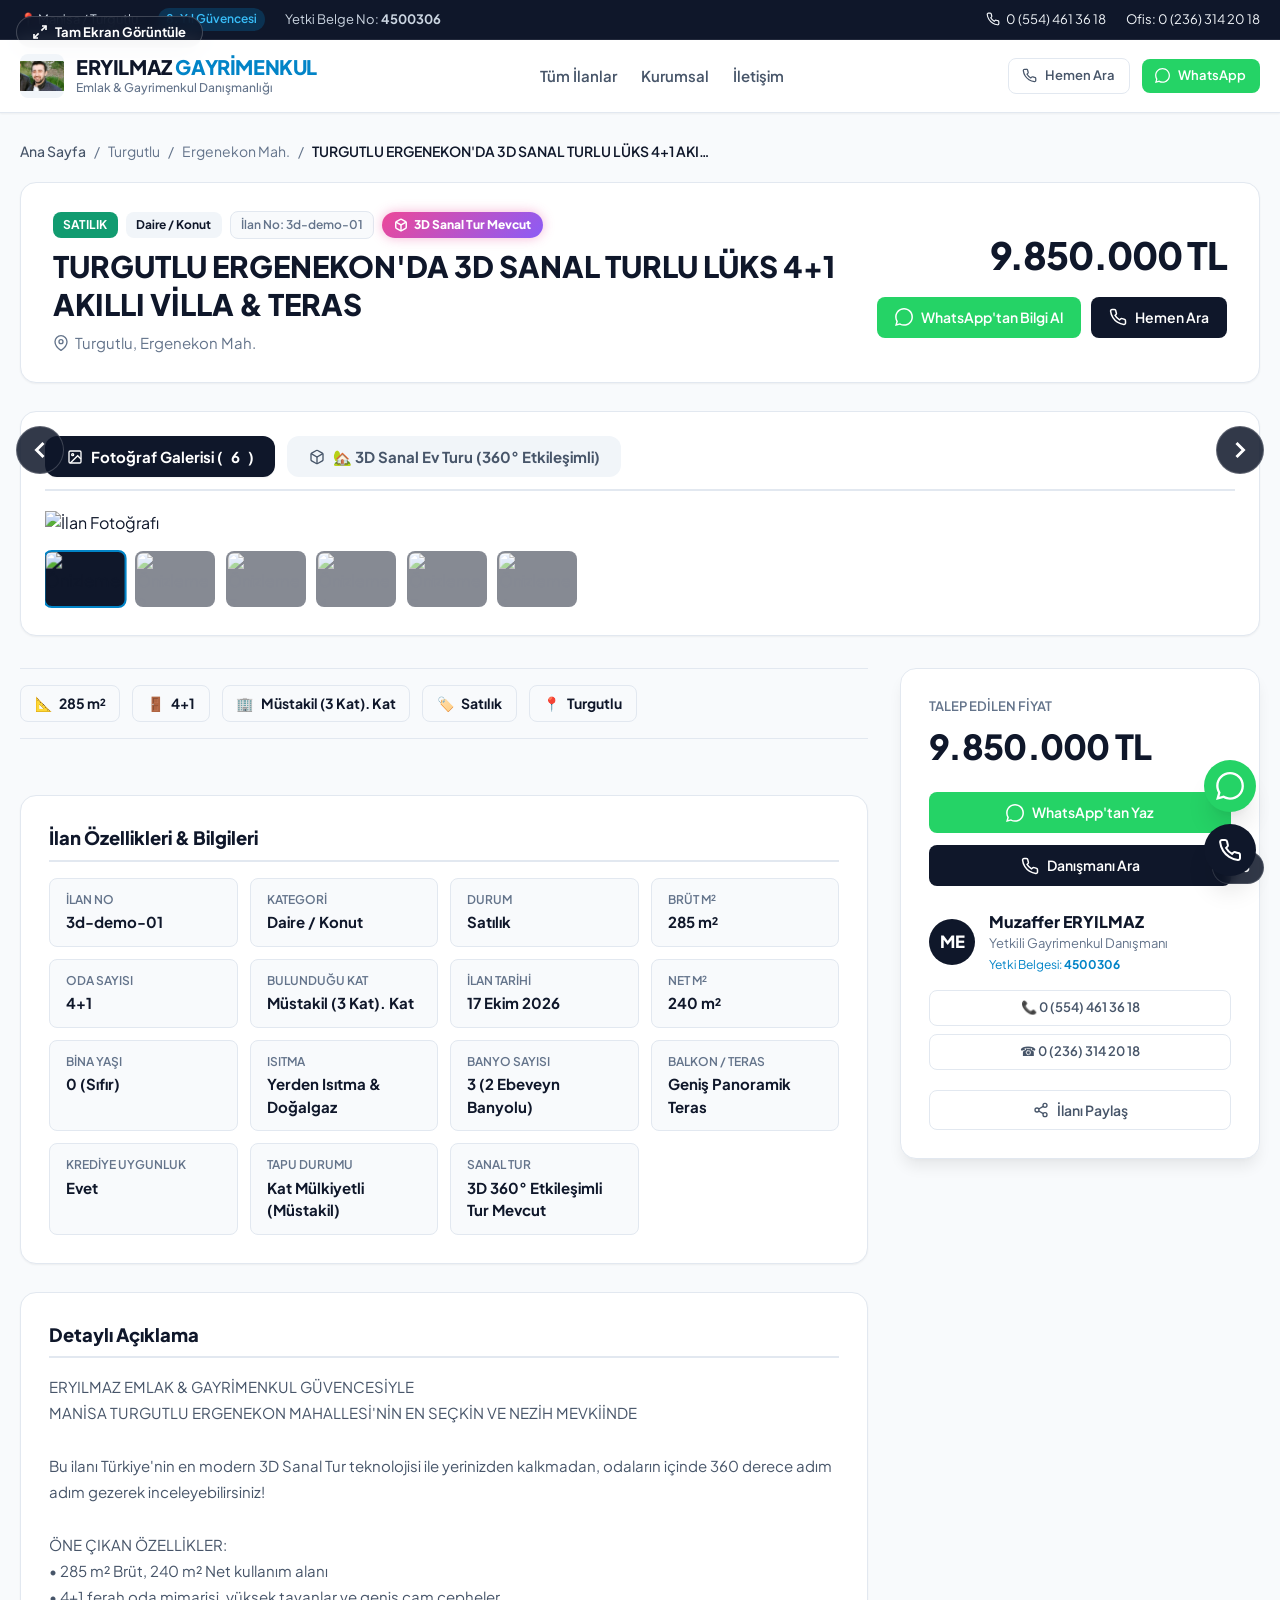
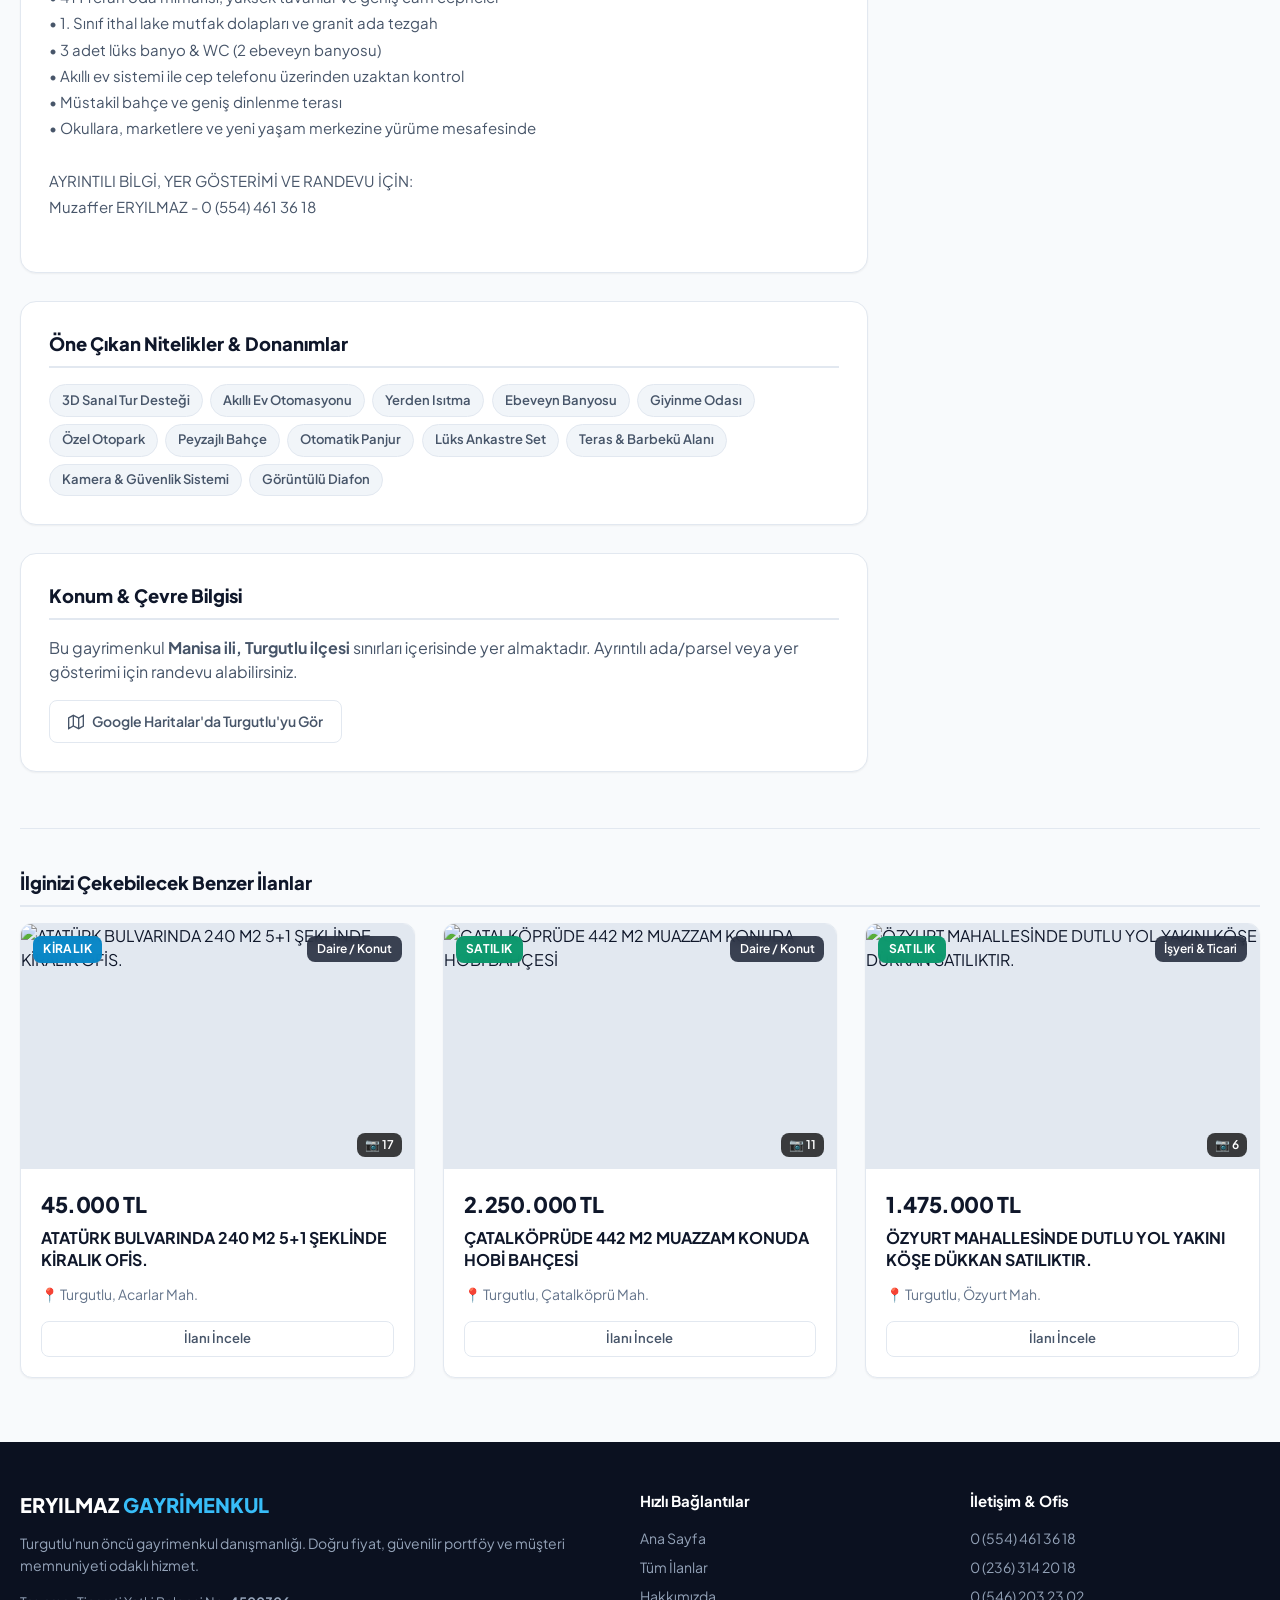
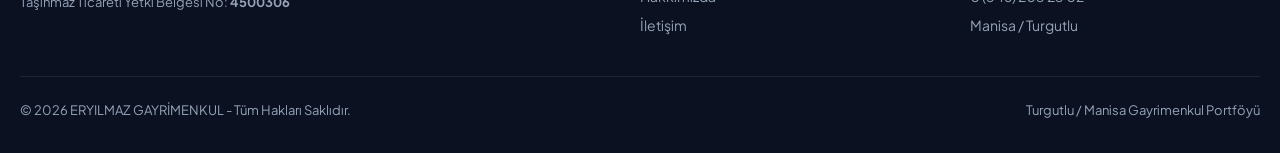
==== ilan.html @ 0dab322d "feat: Ozel ilan detay sayfasi (ilan.html) ve 3D sanal tur entegrasyonu tamamlandi" ====
<!DOCTYPE html>
<html lang="tr">
<head>
  <meta charset="UTF-8">
  <meta name="viewport" content="width=device-width, initial-scale=1.0">
  <title id="page-title">İlan Detayı | ERYILMAZ GAYRİMENKUL</title>
  
  <!-- SEO & Meta -->
  <meta name="description" id="page-meta-desc" content="Eryılmaz Gayrimenkul Manisa Turgutlu satılık ve kiralık emlak ilanı.">
  <meta name="author" content="Eryılmaz Gayrimenkul">
  
  <!-- Favicon -->
  <link rel="icon" type="image/svg+xml" href="assets/icons/favicon.svg">
  
  <!-- Google Fonts: Plus Jakarta Sans -->
  <link rel="preconnect" href="https://fonts.googleapis.com">
  <link rel="preconnect" href="https://fonts.gstatic.com" crossorigin>
  <link href="https://fonts.googleapis.com/css2?family=Plus+Jakarta+Sans:wght@400;500;600;700;800&display=swap" rel="stylesheet">
  
  <!-- Pannellum 360 Virtual Tour Viewer (Hafif & Hızlı 3D Motoru) -->
  <link rel="stylesheet" href="https://cdnjs.cloudflare.com/ajax/libs/pannellum/2.5.6/pannellum.css">
  <script src="https://cdnjs.cloudflare.com/ajax/libs/pannellum/2.5.6/pannellum.js"></script>

  <!-- Stylesheet -->
  <link rel="stylesheet" href="css/styles.css?v=3.0">
</head>
<body>

  <!-- 1. Üst Güven Çubuğu -->
  <aside class="top-notice">
    <div class="container">
      <div class="top-notice-left">
        <span>📍 Manisa / Turgutlu</span>
        <span class="top-badge">8. Yıl Güvencesi</span>
        <span>Yetki Belge No: <strong>4500306</strong></span>
      </div>
      <div class="top-notice-right">
        <a href="tel:05544613618">
          <svg width="14" height="14" viewBox="0 0 24 24" fill="none" stroke="currentColor" stroke-width="2"><path d="M22 16.92v3a2 2 0 0 1-2.18 2 19.79 19.79 0 0 1-8.63-3.07 19.5 19.5 0 0 1-6-6 19.79 19.79 0 0 1-3.07-8.67A2 2 0 0 1 4.11 2h3a2 2 0 0 1 2 1.72 12.84 12.84 0 0 0 .7 2.81 2 2 0 0 1-.45 2.11L8.09 9.91a16 16 0 0 0 6 6l1.27-1.27a2 2 0 0 1 2.11-.45 12.84 12.84 0 0 0 2.81.7A2 2 0 0 1 22 16.92z"></path></svg>
          0 (554) 461 36 18
        </a>
        <a href="tel:02363142018">
          <span>Ofis: 0 (236) 314 20 18</span>
        </a>
      </div>
    </div>
  </aside>

  <!-- 2. Header -->
  <header class="site-header">
    <div class="container">
      <div class="header-inner">
        <a href="index.html" class="brand-link">
          <img src="assets/img/eryilmaz-logo.jpg" alt="Eryılmaz Gayrimenkul" class="brand-logo-img" onerror="this.style.display='none'">
          <div class="brand-text-col">
            <div class="brand-name">ERYILMAZ <span>GAYRİMENKUL</span></div>
            <div class="brand-sub">Emlak & Gayrimenkul Danışmanlığı</div>
          </div>
        </a>

        <nav class="header-nav">
          <a href="index.html#ilanlar">Tüm İlanlar</a>
          <a href="index.html#hakkimizda">Kurumsal</a>
          <a href="index.html#iletisim">İletişim</a>
        </nav>

        <div class="header-actions">
          <a href="tel:05544613618" class="btn btn-outline btn-sm">
            <svg width="15" height="15" viewBox="0 0 24 24" fill="none" stroke="currentColor" stroke-width="2"><path d="M22 16.92v3a2 2 0 0 1-2.18 2 19.79 19.79 0 0 1-8.63-3.07 19.5 19.5 0 0 1-6-6 19.79 19.79 0 0 1-3.07-8.67A2 2 0 0 1 4.11 2h3a2 2 0 0 1 2 1.72 12.84 12.84 0 0 0 .7 2.81 2 2 0 0 1-.45 2.11L8.09 9.91a16 16 0 0 0 6 6l1.27-1.27a2 2 0 0 1 2.11-.45 12.84 12.84 0 0 0 2.81.7A2 2 0 0 1 22 16.92z"></path></svg>
            Hemen Ara
          </a>
          <a id="nav-wa-btn" href="https://wa.me/905544613618" target="_blank" rel="noopener" class="btn btn-whatsapp btn-sm">
            <svg width="15" height="15" viewBox="0 0 24 24" fill="currentColor">
              <path d="M.057 24l1.687-6.163c-1.041-1.804-1.588-3.849-1.587-5.946.003-6.556 5.338-11.891 11.893-11.891 3.181.001 6.167 1.24 8.413 3.488 2.245 2.248 3.481 5.236 3.48 8.414-.003 6.557-5.338 11.892-11.893 11.892-1.99-.001-3.951-.5-5.688-1.448l-6.305 1.654zm6.597-3.807c1.676.995 3.276 1.591 5.392 1.592 5.448 0 9.886-4.434 9.889-9.885.002-5.462-4.415-9.89-9.881-9.892-5.452 0-9.887 4.434-9.889 9.884-.001 2.225.651 3.891 1.746 5.634l-.999 3.648 3.742-.981z"/>
            </svg>
            WhatsApp
          </a>
        </div>
      </div>
    </div>
  </header>

  <!-- 3. Sayfa İçeriği -->
  <main class="detail-page-container">
    <div class="container">
      
      <!-- Breadcrumb Yol Haritası -->
      <nav class="breadcrumb-nav">
        <a href="index.html">Ana Sayfa</a>
        <span>/</span>
        <span id="bc-district">Turgutlu</span>
        <span>/</span>
        <span id="bc-neighborhood">Mahalle</span>
        <span>/</span>
        <span class="active" id="bc-title">İlan</span>
      </nav>

      <!-- İlan Başlık & Fiyat Alanı -->
      <section class="detail-header-card">
        <div class="detail-header-left">
          <div class="detail-badges-list">
            <span id="detail-status-badge" class="badge-status-pill badge-satilik">Satılık</span>
            <span id="detail-category-badge" class="badge-type-pill">Daire</span>
            <span id="detail-id-pill" class="badge-id-pill">İlan No: -</span>
            <span id="detail-3d-badge" class="badge-3d-pulsing" style="display: none;">
              <svg width="14" height="14" viewBox="0 0 24 24" fill="none" stroke="currentColor" stroke-width="2.5"><path d="M21 16V8a2 2 0 0 0-1-1.73l-7-4a2 2 0 0 0-2 0l-7 4A2 2 0 0 0 3 8v8a2 2 0 0 0 1 1.73l7 4a2 2 0 0 0 2 0l7-4A2 2 0 0 0 21 16z"></path><polyline points="3.27 6.96 12 12.01 20.73 6.96"></polyline><line x1="12" y1="22.08" x2="12" y2="12"></line></svg>
              3D Sanal Tur Mevcut
            </span>
          </div>

          <h1 class="detail-main-title" id="detail-title">İlan Yükleniyor...</h1>
          
          <div class="detail-loc-row" id="detail-loc">
            <svg width="16" height="16" viewBox="0 0 24 24" fill="none" stroke="currentColor" stroke-width="2"><path d="M21 10c0 7-9 13-9 13s-9-6-9-13a9 9 0 0 1 18 0z"></path><circle cx="12" cy="10" r="3"></circle></svg>
            <span>Manisa, Turgutlu</span>
          </div>
        </div>

        <div class="detail-header-right">
          <div class="detail-price-text" id="detail-price">0 TL</div>
          <div class="detail-quick-action-btns">
            <a id="top-wa-btn" href="#" target="_blank" rel="noopener" class="btn btn-whatsapp">
              <svg width="18" height="18" viewBox="0 0 24 24" fill="currentColor">
                <path d="M.057 24l1.687-6.163c-1.041-1.804-1.588-3.849-1.587-5.946.003-6.556 5.338-11.891 11.893-11.891 3.181.001 6.167 1.24 8.413 3.488 2.245 2.248 3.481 5.236 3.48 8.414-.003 6.557-5.338 11.892-11.893 11.892-1.99-.001-3.951-.5-5.688-1.448l-6.305 1.654zm6.597-3.807c1.676.995 3.276 1.591 5.392 1.592 5.448 0 9.886-4.434 9.889-9.885.002-5.462-4.415-9.89-9.881-9.892-5.452 0-9.887 4.434-9.889 9.884-.001 2.225.651 3.891 1.746 5.634l-.999 3.648 3.742-.981z"/>
              </svg>
              WhatsApp'tan Bilgi Al
            </a>
            <a href="tel:05544613618" class="btn btn-primary">
              <svg width="18" height="18" viewBox="0 0 24 24" fill="none" stroke="currentColor" stroke-width="2"><path d="M22 16.92v3a2 2 0 0 1-2.18 2 19.79 19.79 0 0 1-8.63-3.07 19.5 19.5 0 0 1-6-6 19.79 19.79 0 0 1-3.07-8.67A2 2 0 0 1 4.11 2h3a2 2 0 0 1 2 1.72 12.84 12.84 0 0 0 .7 2.81 2 2 0 0 1-.45 2.11L8.09 9.91a16 16 0 0 0 6 6l1.27-1.27a2 2 0 0 1 2.11-.45 12.84 12.84 0 0 0 2.81.7A2 2 0 0 1 22 16.92z"></path></svg>
              Hemen Ara
            </a>
          </div>
        </div>
      </section>

      <!-- MEDYA ALANI (Görseller & 3D Sanal Tur Sekmeleri) -->
      <section class="detail-media-section">
        
        <!-- Eğer ilanda 3D tur varsa sekmeler görünür -->
        <div class="media-tabs-bar" id="media-tabs-bar" style="display: none;">
          <button class="media-tab-btn active" id="tab-btn-photos" data-tab="photos">
            <svg width="16" height="16" viewBox="0 0 24 24" fill="none" stroke="currentColor" stroke-width="2"><rect x="3" y="3" width="18" height="18" rx="2" ry="2"></rect><circle cx="8.5" cy="8.5" r="1.5"></circle><polyline points="21 15 16 10 5 21"></polyline></svg>
            Fotoğraf Galerisi (<span id="photo-tab-count">0</span>)
          </button>
          <button class="media-tab-btn" id="tab-btn-3d" data-tab="3d">
            <svg width="16" height="16" viewBox="0 0 24 24" fill="none" stroke="currentColor" stroke-width="2"><path d="M21 16V8a2 2 0 0 0-1-1.73l-7-4a2 2 0 0 0-2 0l-7 4A2 2 0 0 0 3 8v8a2 2 0 0 0 1 1.73l7 4a2 2 0 0 0 2 0l7-4A2 2 0 0 0 21 16z"></path><polyline points="3.27 6.96 12 12.01 20.73 6.96"></polyline><line x1="12" y1="22.08" x2="12" y2="12"></line></svg>
            🏡 3D Sanal Ev Turu (360° Etkileşimli)
          </button>
        </div>

        <!-- 1. GÖRSEL GALERİSİ GÖRÜNÜMÜ -->
        <div class="media-view-pane active" id="pane-photos">
          <div class="detail-gallery-theater" id="gallery-theater-stage">
            <button class="gallery-nav-btn gallery-prev" id="gallery-prev-btn" aria-label="Önceki">
              <svg width="28" height="28" viewBox="0 0 24 24" fill="none" stroke="currentColor" stroke-width="2.5"><polyline points="15 18 9 12 15 6"></polyline></svg>
            </button>
            
            <img id="detail-main-img" class="detail-main-img" src="" alt="İlan Fotoğrafı" title="Tam ekran büyütmek için tıklayın">
            
            <button class="gallery-nav-btn gallery-next" id="gallery-next-btn" aria-label="Sonraki">
              <svg width="28" height="28" viewBox="0 0 24 24" fill="none" stroke="currentColor" stroke-width="2.5"><polyline points="9 18 15 12 9 6"></polyline></svg>
            </button>

            <button class="gallery-fullscreen-badge" id="btn-fullscreen-trigger">
              <svg width="16" height="16" viewBox="0 0 24 24" fill="none" stroke="currentColor" stroke-width="2.5"><polyline points="15 3 21 3 21 9"></polyline><polyline points="9 21 3 21 3 15"></polyline><line x1="21" y1="3" x2="14" y2="10"></line><line x1="3" y1="21" x2="10" y2="14"></line></svg>
              <span>Tam Ekran Görüntüle</span>
            </button>

            <div class="gallery-counter" id="detail-gallery-counter">1 / 1</div>
          </div>

          <div class="gallery-thumbs" id="detail-gallery-thumbs"></div>
        </div>

        <!-- 2. 3D SANAL EV TURU GÖRÜNÜMÜ (360 PANORAMA) -->
        <div class="media-view-pane" id="pane-3d">
          <div class="tour-container-card">
            <!-- Oda Seçim Butonları -->
            <div class="tour-rooms-nav" id="tour-rooms-nav"></div>

            <!-- Pannellum 360 Sahnesi -->
            <div id="panorama-viewer" class="panorama-viewer-box"></div>

            <div class="tour-help-text">
              💡 <strong>Nasıl Kullanılır:</strong> Fareyle veya parmağınızla görüntüyü 360° döndürün, tekerlekle yakınlaştırın. Yukarıdaki butonlardan farklı odalara geçebilirsiniz.
            </div>
          </div>
        </div>

      </section>

      <!-- İLAN DETAY VE BİLGİ ALANI (İki Sütunlu Düzen) -->
      <section class="detail-content-layout">
        
        <!-- Sol Sütun: Özellikler, Açıklama, Etiketler -->
        <div class="detail-left-column">
          
          <!-- Hızlı Özet Çipleri -->
          <div class="modal-quick-chips-bar" id="detail-quick-chips" style="margin-top: 0;"></div>

          <!-- Teknik Özellikler Tablosu -->
          <div class="detail-box">
            <h2 class="section-heading">İlan Özellikleri & Bilgileri</h2>
            <div class="modal-specs-grid" id="detail-specs-grid"></div>
          </div>

          <!-- İlan Açıklaması -->
          <div class="detail-box">
            <h2 class="section-heading">Detaylı Açıklama</h2>
            <div class="modal-desc-card" style="background: transparent; border: none; padding: 0;">
              <p class="modal-desc-text" id="detail-desc"></p>
            </div>
          </div>

          <!-- Nitelikler / Donanımlar -->
          <div class="detail-box" id="box-features">
            <h2 class="section-heading">Öne Çıkan Nitelikler & Donanımlar</h2>
            <div class="modal-tags-list" id="detail-features-list"></div>
          </div>

          <!-- Konum & Mahalle Bilgisi -->
          <div class="detail-box">
            <h2 class="section-heading">Konum & Çevre Bilgisi</h2>
            <p style="color: var(--text-secondary); margin-bottom: 1rem;">
              Bu gayrimenkul <strong>Manisa ili, Turgutlu ilçesi</strong> sınırları içerisinde yer almaktadır. Ayrıntılı ada/parsel veya yer gösterimi için randevu alabilirsiniz.
            </p>
            <a id="btn-maps-search" href="https://maps.google.com/?q=Turgutlu+Manisa" target="_blank" rel="noopener" class="btn btn-outline">
              <svg width="16" height="16" viewBox="0 0 24 24" fill="none" stroke="currentColor" stroke-width="2"><polygon points="1 6 1 22 8 18 16 22 23 18 23 2 16 6 8 2 1 6"></polygon><line x1="8" y1="2" x2="8" y2="18"></line><line x1="16" y1="6" x2="16" y2="22"></line></svg>
              Google Haritalar'da Turgutlu'yu Gör
            </a>
          </div>

        </div>

        <!-- Sağ Sütun: Yapışkan (Sticky) Danışman & Aksiyon Kartı -->
        <aside class="detail-right-column">
          <div class="sticky-contact-card">
            <div class="sticky-price-label">Talep Edilen Fiyat</div>
            <div class="sticky-price-val" id="sticky-price">0 TL</div>

            <div class="sticky-action-buttons">
              <a id="side-wa-btn" href="#" target="_blank" rel="noopener" class="btn btn-whatsapp" style="width: 100%;">
                <svg width="18" height="18" viewBox="0 0 24 24" fill="currentColor">
                  <path d="M.057 24l1.687-6.163c-1.041-1.804-1.588-3.849-1.587-5.946.003-6.556 5.338-11.891 11.893-11.891 3.181.001 6.167 1.24 8.413 3.488 2.245 2.248 3.481 5.236 3.48 8.414-.003 6.557-5.338 11.892-11.893 11.892-1.99-.001-3.951-.5-5.688-1.448l-6.305 1.654zm6.597-3.807c1.676.995 3.276 1.591 5.392 1.592 5.448 0 9.886-4.434 9.889-9.885.002-5.462-4.415-9.89-9.881-9.892-5.452 0-9.887 4.434-9.889 9.884-.001 2.225.651 3.891 1.746 5.634l-.999 3.648 3.742-.981z"/>
                </svg>
                WhatsApp'tan Yaz
              </a>
              <a href="tel:05544613618" class="btn btn-primary" style="width: 100%;">
                <svg width="18" height="18" viewBox="0 0 24 24" fill="none" stroke="currentColor" stroke-width="2"><path d="M22 16.92v3a2 2 0 0 1-2.18 2 19.79 19.79 0 0 1-8.63-3.07 19.5 19.5 0 0 1-6-6 19.79 19.79 0 0 1-3.07-8.67A2 2 0 0 1 4.11 2h3a2 2 0 0 1 2 1.72 12.84 12.84 0 0 0 .7 2.81 2 2 0 0 1-.45 2.11L8.09 9.91a16 16 0 0 0 6 6l1.27-1.27a2 2 0 0 1 2.11-.45 12.84 12.84 0 0 0 2.81.7A2 2 0 0 1 22 16.92z"></path></svg>
                Danışmanı Ara
              </a>
            </div>

            <!-- Danışman Bilgileri -->
            <div class="advisor-box" style="margin-top: 1.5rem; border: none; padding: 0; box-shadow: none;">
              <div class="advisor-header">
                <div class="advisor-avatar">ME</div>
                <div>
                  <div class="advisor-name">Muzaffer ERYILMAZ</div>
                  <div class="advisor-role">Yetkili Gayrimenkul Danışmanı</div>
                  <div class="advisor-doc">Yetki Belgesi: <strong>4500306</strong></div>
                </div>
              </div>
              <div class="advisor-phones" style="margin-bottom: 0.75rem;">
                <a href="tel:05544613618" class="btn btn-outline btn-sm">📞 0 (554) 461 36 18</a>
                <a href="tel:02363142018" class="btn btn-outline btn-sm">☎️ 0 (236) 314 20 18</a>
              </div>
            </div>

            <button id="btn-share-page" class="btn btn-outline" style="width: 100%; margin-top: 0.5rem;">
              <svg width="16" height="16" viewBox="0 0 24 24" fill="none" stroke="currentColor" stroke-width="2"><circle cx="18" cy="5" r="3"></circle><circle cx="6" cy="12" r="3"></circle><circle cx="18" cy="19" r="3"></circle><line x1="8.59" y1="13.51" x2="15.42" y2="17.49"></line><line x1="15.41" y1="6.51" x2="8.59" y2="10.49"></line></svg>
              İlanı Paylaş
            </button>
          </div>
        </aside>

      </section>

      <!-- BENZER İLANLAR BÖLÜMÜ -->
      <section class="similar-listings-section">
        <h2 class="section-heading">İlginizi Çekebilecek Benzer İlanlar</h2>
        <div class="listings-grid" id="similar-listings-grid" style="margin-bottom: 0;"></div>
      </section>

    </div>
  </main>

  <!-- %100 TAM EKRAN LIGHTBOX -->
  <div class="lightbox-fullscreen" id="lightbox-fullscreen" role="dialog" aria-modal="true">
    <div class="lightbox-top-bar">
      <div class="lightbox-title-text" id="lightbox-title-text">Fotoğraf Galerisi</div>
      <div class="lightbox-counter-badge" id="lightbox-counter">1 / 1</div>
      <button class="lightbox-close-btn" id="lightbox-close-btn" aria-label="Tam Ekrandan Çık">
        <svg width="26" height="26" viewBox="0 0 24 24" fill="none" stroke="currentColor" stroke-width="2.5"><line x1="18" y1="6" x2="6" y2="18"></line><line x1="6" y1="6" x2="18" y2="18"></line></svg>
      </button>
    </div>

    <div class="lightbox-viewport">
      <button class="lightbox-nav-btn lightbox-prev" id="lightbox-prev-btn" aria-label="Önceki">
        <svg width="34" height="34" viewBox="0 0 24 24" fill="none" stroke="currentColor" stroke-width="2.5"><polyline points="15 18 9 12 15 6"></polyline></svg>
      </button>

      <div class="lightbox-img-wrapper">
        <img id="lightbox-main-img" class="lightbox-main-img" src="" alt="Tam Ekran Fotoğraf">
      </div>

      <button class="lightbox-nav-btn lightbox-next" id="lightbox-next-btn" aria-label="Sonraki">
        <svg width="34" height="34" viewBox="0 0 24 24" fill="none" stroke="currentColor" stroke-width="2.5"><polyline points="9 18 15 12 9 6"></polyline></svg>
      </button>
    </div>

    <div class="lightbox-bottom-bar">
      <div class="lightbox-thumbs" id="lightbox-thumbs"></div>
    </div>
  </div>

  <!-- Footer -->
  <footer class="site-footer">
    <div class="container">
      <div class="footer-grid">
        <div>
          <div class="footer-brand">ERYILMAZ <span>GAYRİMENKUL</span></div>
          <p style="line-height: 1.6; margin-bottom: 1rem;">
            Turgutlu'nun öncü gayrimenkul danışmanlığı. Doğru fiyat, güvenilir portföy ve müşteri memnuniyeti odaklı hizmet.
          </p>
          <p style="font-size: 0.8125rem;">
            Taşınmaz Ticareti Yetki Belgesi No: <strong>4500306</strong>
          </p>
        </div>

        <div class="footer-col">
          <h4>Hızlı Bağlantılar</h4>
          <ul class="footer-links">
            <li><a href="index.html">Ana Sayfa</a></li>
            <li><a href="index.html#ilanlar">Tüm İlanlar</a></li>
            <li><a href="index.html#hakkimizda">Hakkımızda</a></li>
            <li><a href="index.html#iletisim">İletişim</a></li>
          </ul>
        </div>

        <div class="footer-col">
          <h4>İletişim & Ofis</h4>
          <ul class="footer-links">
            <li><a href="tel:05544613618">0 (554) 461 36 18</a></li>
            <li><a href="tel:02363142018">0 (236) 314 20 18</a></li>
            <li><a href="tel:05462032302">0 (546) 203 23 02</a></li>
            <li><span>Manisa / Turgutlu</span></li>
          </ul>
        </div>
      </div>

      <div class="footer-bottom">
        <div>&copy; 2026 ERYILMAZ GAYRİMENKUL - Tüm Hakları Saklıdır.</div>
        <div>Turgutlu / Manisa Gayrimenkul Portföyü</div>
      </div>
    </div>
  </footer>

  <!-- Yüzen Hızlı Butonlar -->
  <div class="floating-actions">
    <a id="float-wa-link" href="https://wa.me/905544613618" target="_blank" rel="noopener" class="floating-btn float-wa" title="WhatsApp ile İletişim">
      <svg width="28" height="28" viewBox="0 0 24 24" fill="currentColor">
        <path d="M.057 24l1.687-6.163c-1.041-1.804-1.588-3.849-1.587-5.946.003-6.556 5.338-11.891 11.893-11.891 3.181.001 6.167 1.24 8.413 3.488 2.245 2.248 3.481 5.236 3.48 8.414-.003 6.557-5.338 11.892-11.893 11.892-1.99-.001-3.951-.5-5.688-1.448l-6.305 1.654zm6.597-3.807c1.676.995 3.276 1.591 5.392 1.592 5.448 0 9.886-4.434 9.889-9.885.002-5.462-4.415-9.89-9.881-9.892-5.452 0-9.887 4.434-9.889 9.884-.001 2.225.651 3.891 1.746 5.634l-.999 3.648 3.742-.981z"/>
      </svg>
    </a>
    <a href="tel:05544613618" class="floating-btn float-phone" title="Hemen Ara">
      <svg width="24" height="24" viewBox="0 0 24 24" fill="none" stroke="currentColor" stroke-width="2"><path d="M22 16.92v3a2 2 0 0 1-2.18 2 19.79 19.79 0 0 1-8.63-3.07 19.5 19.5 0 0 1-6-6 19.79 19.79 0 0 1-3.07-8.67A2 2 0 0 1 4.11 2h3a2 2 0 0 1 2 1.72 12.84 12.84 0 0 0 .7 2.81 2 2 0 0 1-.45 2.11L8.09 9.91a16 16 0 0 0 6 6l1.27-1.27a2 2 0 0 1 2.11-.45 12.84 12.84 0 0 0 2.81.7A2 2 0 0 1 22 16.92z"></path></svg>
    </a>
  </div>

  <div class="toast" id="toast">Bildirim</div>

  <!-- JavaScript Kodları -->
  <script src="js/data.js"></script>
  <script src="js/detail.js?v=2.0"></script>
</body>
</html>
---- css/styles.css ----
:root {
  --primary: #0f172a;
  --primary-light: #1e293b;
  --accent: #0284c7;
  --accent-hover: #0369a1;
  --accent-soft: #e0f2fe;
  --success: #059669;
  --success-soft: #d1fae5;
  --warning: #d97706;
  --warning-soft: #fef3c7;
  --bg-body: #f8fafc;
  --bg-card: #ffffff;
  --border: #e2e8f0;
  --border-focus: #94a3b8;
  --text-primary: #0f172a;
  --text-secondary: #475569;
  --text-muted: #64748b;
  --text-light: #94a3b8;
  --radius-sm: 8px;
  --radius-md: 12px;
  --radius-lg: 16px;
  --radius-full: 9999px;
  --shadow-sm: 0 1px 2px 0 rgb(0 0 0 / 0.05);
  --shadow: 0 4px 6px -1px rgb(0 0 0 / 0.07), 0 2px 4px -2px rgb(0 0 0 / 0.05);
  --shadow-md: 0 10px 15px -3px rgb(0 0 0 / 0.08), 0 4px 6px -4px rgb(0 0 0 / 0.04);
  --shadow-xl: 0 20px 25px -5px rgb(0 0 0 / 0.1), 0 8px 10px -6px rgb(0 0 0 / 0.06);
  --transition: all 0.2s cubic-bezier(0.4, 0, 0.2, 1);
  --max-width: 1280px;
}

* {
  box-sizing: border-box;
  margin: 0;
  padding: 0;
}

html {
  scroll-behavior: smooth;
  font-family: 'Plus Jakarta Sans', system-ui, -apple-system, BlinkMacSystemFont, "Segoe UI", Roboto, sans-serif;
  color: var(--text-primary);
  background-color: var(--bg-body);
  line-height: 1.5;
  -webkit-font-smoothing: antialiased;
}

body {
  min-height: 100vh;
  display: flex;
  flex-direction: column;
}

a {
  color: inherit;
  text-decoration: none;
}

button {
  font-family: inherit;
  cursor: pointer;
  border: none;
  background: none;
}

img {
  max-width: 100%;
  height: auto;
  display: block;
}

.container {
  max-width: var(--max-width);
  margin: 0 auto;
  padding: 0 1.25rem;
  width: 100%;
}

/* ---------------- TOP NOTIFICATION BAR ---------------- */
.top-notice {
  background: var(--primary);
  color: #cbd5e1;
  font-size: 0.8125rem;
  padding: 0.5rem 0;
  border-bottom: 1px solid rgba(255, 255, 255, 0.08);
}
.top-notice .container {
  display: flex;
  align-items: center;
  justify-content: space-between;
  gap: 1rem;
  flex-wrap: wrap;
}
.top-notice-left, .top-notice-right {
  display: flex;
  align-items: center;
  gap: 1.25rem;
}
.top-notice a {
  color: #f1f5f9;
  transition: var(--transition);
  display: inline-flex;
  align-items: center;
  gap: 0.35rem;
}
.top-notice a:hover {
  color: #38bdf8;
}
.top-badge {
  background: rgba(2, 132, 199, 0.25);
  color: #38bdf8;
  padding: 0.15rem 0.5rem;
  border-radius: var(--radius-full);
  font-weight: 600;
  font-size: 0.75rem;
}

/* ---------------- HEADER ---------------- */
.site-header {
  background: var(--bg-card);
  border-bottom: 1px solid var(--border);
  position: sticky;
  top: 0;
  z-index: 50;
  backdrop-filter: blur(12px);
  background: rgba(255, 255, 255, 0.95);
  box-shadow: var(--shadow-sm);
}
.header-inner {
  display: flex;
  align-items: center;
  justify-content: space-between;
  height: 72px;
}
.brand-link {
  display: flex;
  align-items: center;
  gap: 0.75rem;
}
.brand-logo-img {
  width: 44px;
  height: 44px;
  object-fit: contain;
  border-radius: var(--radius-sm);
  background: #f1f5f9;
}
.brand-text-col {
  display: flex;
  flex-direction: column;
}
.brand-name {
  font-size: 1.25rem;
  font-weight: 800;
  letter-spacing: -0.02em;
  color: var(--primary);
  line-height: 1.2;
}
.brand-name span {
  color: var(--accent);
}
.brand-sub {
  font-size: 0.75rem;
  color: var(--text-muted);
  font-weight: 500;
}
.header-nav {
  display: flex;
  align-items: center;
  gap: 1.5rem;
}
.header-nav a {
  font-size: 0.9375rem;
  font-weight: 600;
  color: var(--text-secondary);
  transition: var(--transition);
}
.header-nav a:hover {
  color: var(--accent);
}
.header-actions {
  display: flex;
  align-items: center;
  gap: 0.75rem;
}
.btn {
  display: inline-flex;
  align-items: center;
  justify-content: center;
  gap: 0.5rem;
  padding: 0.625rem 1.125rem;
  font-size: 0.875rem;
  font-weight: 600;
  border-radius: var(--radius-sm);
  transition: var(--transition);
  text-decoration: none;
  white-space: nowrap;
}
.btn-primary {
  background: var(--primary);
  color: #fff;
}
.btn-primary:hover {
  background: var(--primary-light);
  transform: translateY(-1px);
}
.btn-accent {
  background: var(--accent);
  color: #fff;
}
.btn-accent:hover {
  background: var(--accent-hover);
  transform: translateY(-1px);
}
.btn-whatsapp {
  background: #25D366;
  color: #fff;
}
.btn-whatsapp:hover {
  background: #1eb956;
  transform: translateY(-1px);
}
.btn-outline {
  border: 1px solid var(--border);
  color: var(--text-secondary);
  background: var(--bg-card);
}
.btn-outline:hover {
  border-color: var(--border-focus);
  color: var(--text-primary);
  background: #f1f5f9;
}
.btn-sm {
  padding: 0.45rem 0.85rem;
  font-size: 0.8125rem;
  border-radius: var(--radius-sm);
}

/* ---------------- HERO / BANNER ---------------- */
.hero {
  padding: 3.5rem 0 2.5rem;
  background: linear-gradient(180deg, #ffffff 0%, #f1f5f9 100%);
  border-bottom: 1px solid var(--border);
  text-align: center;
}
.hero-tag {
  display: inline-flex;
  align-items: center;
  gap: 0.5rem;
  background: var(--accent-soft);
  color: var(--accent);
  padding: 0.35rem 0.85rem;
  border-radius: var(--radius-full);
  font-size: 0.8125rem;
  font-weight: 600;
  margin-bottom: 1rem;
}
.hero-title {
  font-size: clamp(1.85rem, 4vw, 2.75rem);
  font-weight: 800;
  color: var(--primary);
  letter-spacing: -0.03em;
  line-height: 1.2;
  margin-bottom: 0.75rem;
}
.hero-title span {
  background: linear-gradient(135deg, var(--accent) 0%, #0369a1 100%);
  -webkit-background-clip: text;
  -webkit-text-fill-color: transparent;
}
.hero-desc {
  max-width: 680px;
  margin: 0 auto 2rem;
  color: var(--text-secondary);
  font-size: 1.05rem;
}

/* ---------------- SEARCH & FILTER PANEL ---------------- */
.filter-card {
  background: var(--bg-card);
  border: 1px solid var(--border);
  border-radius: var(--radius-lg);
  padding: 1.25rem;
  box-shadow: var(--shadow-md);
  margin-top: 1rem;
  text-align: left;
}
.filter-tabs {
  display: flex;
  gap: 0.5rem;
  margin-bottom: 1.25rem;
  border-bottom: 1px solid var(--border);
  padding-bottom: 0.75rem;
}
.tab-btn {
  padding: 0.5rem 1.25rem;
  font-weight: 600;
  font-size: 0.9375rem;
  color: var(--text-muted);
  border-radius: var(--radius-sm);
  transition: var(--transition);
}
.tab-btn:hover {
  color: var(--text-primary);
  background: #f1f5f9;
}
.tab-btn.active {
  background: var(--primary);
  color: #fff;
}
.tab-btn .badge-count {
  display: inline-block;
  margin-left: 0.35rem;
  font-size: 0.75rem;
  opacity: 0.85;
}

.filter-grid {
  display: grid;
  grid-template-columns: 2fr 1fr 1fr 1fr auto;
  gap: 0.85rem;
  align-items: center;
}
.form-group {
  display: flex;
  flex-direction: column;
  gap: 0.35rem;
}
.form-label {
  font-size: 0.75rem;
  font-weight: 600;
  text-transform: uppercase;
  letter-spacing: 0.04em;
  color: var(--text-muted);
}
.input-wrap {
  position: relative;
  display: flex;
  align-items: center;
}
.input-wrap svg {
  position: absolute;
  left: 0.85rem;
  color: var(--text-light);
  pointer-events: none;
}
.form-input, .form-select {
  width: 100%;
  padding: 0.65rem 0.85rem;
  font-size: 0.9375rem;
  font-family: inherit;
  color: var(--text-primary);
  background: #fff;
  border: 1px solid var(--border);
  border-radius: var(--radius-sm);
  transition: var(--transition);
}
.input-with-icon {
  padding-left: 2.35rem;
}
.form-input:focus, .form-select:focus {
  outline: none;
  border-color: var(--accent);
  box-shadow: 0 0 0 3px rgba(2, 132, 199, 0.15);
}

.quick-category-pills {
  display: flex;
  flex-wrap: wrap;
  gap: 0.5rem;
  margin-top: 1rem;
  align-items: center;
}
.quick-label {
  font-size: 0.8125rem;
  font-weight: 600;
  color: var(--text-muted);
}
.category-pill {
  font-size: 0.8125rem;
  font-weight: 600;
  padding: 0.35rem 0.85rem;
  border-radius: var(--radius-full);
  background: #f1f5f9;
  color: var(--text-secondary);
  border: 1px solid transparent;
  transition: var(--transition);
}
.category-pill:hover {
  background: #e2e8f0;
  color: var(--text-primary);
}
.category-pill.active {
  background: var(--accent-soft);
  color: var(--accent);
  border-color: rgba(2, 132, 199, 0.3);
}

/* ---------------- RESULTS BAR ---------------- */
.results-bar {
  padding: 1.5rem 0 1rem;
  display: flex;
  align-items: center;
  justify-content: space-between;
  flex-wrap: wrap;
  gap: 1rem;
}
.results-count {
  font-size: 1.125rem;
  font-weight: 700;
  color: var(--text-primary);
}
.results-count span {
  color: var(--accent);
}
.results-sorting {
  display: flex;
  align-items: center;
  gap: 0.75rem;
}
.results-sorting label {
  font-size: 0.875rem;
  color: var(--text-muted);
  font-weight: 500;
}
.sort-select {
  padding: 0.45rem 0.85rem;
  font-size: 0.875rem;
  border: 1px solid var(--border);
  border-radius: var(--radius-sm);
  background: #fff;
  color: var(--text-primary);
  font-family: inherit;
}

/* ---------------- LISTINGS GRID ---------------- */
.listings-grid {
  display: grid;
  grid-template-columns: repeat(auto-fill, minmax(360px, 1fr));
  gap: 1.75rem;
  margin-bottom: 4rem;
}

.listing-card {
  background: var(--bg-card);
  border: 1px solid var(--border);
  border-radius: var(--radius-md);
  overflow: hidden;
  box-shadow: var(--shadow-sm);
  transition: var(--transition);
  display: flex;
  flex-direction: column;
  position: relative;
}
.listing-card:hover {
  transform: translateY(-4px);
  box-shadow: var(--shadow-md);
  border-color: #cbd5e1;
}

.card-img-wrap {
  position: relative;
  aspect-ratio: 16 / 10;
  overflow: hidden;
  background: #e2e8f0;
  cursor: pointer;
}
.card-img {
  width: 100%;
  height: 100%;
  object-fit: cover;
  transition: transform 0.4s ease;
}
.listing-card:hover .card-img {
  transform: scale(1.05);
}
.card-badge-status {
  position: absolute;
  top: 0.75rem;
  left: 0.75rem;
  font-size: 0.75rem;
  font-weight: 700;
  padding: 0.3rem 0.65rem;
  border-radius: var(--radius-sm);
  text-transform: uppercase;
  letter-spacing: 0.03em;
  backdrop-filter: blur(4px);
  z-index: 2;
}
.badge-satilik {
  background: rgba(5, 150, 105, 0.95);
  color: #fff;
}
.badge-kiralik {
  background: rgba(2, 132, 199, 0.95);
  color: #fff;
}
.card-badge-type {
  position: absolute;
  top: 0.75rem;
  right: 0.75rem;
  background: rgba(15, 23, 42, 0.8);
  color: #fff;
  font-size: 0.75rem;
  font-weight: 600;
  padding: 0.25rem 0.6rem;
  border-radius: var(--radius-sm);
  backdrop-filter: blur(4px);
  z-index: 2;
}
.card-badge-photos {
  position: absolute;
  bottom: 0.75rem;
  right: 0.75rem;
  background: rgba(0, 0, 0, 0.75);
  color: #fff;
  font-size: 0.75rem;
  font-weight: 600;
  padding: 0.2rem 0.5rem;
  border-radius: var(--radius-sm);
  display: flex;
  align-items: center;
  gap: 0.3rem;
  z-index: 2;
}

.card-body {
  padding: 1.25rem;
  display: flex;
  flex-direction: column;
  flex: 1;
}
.card-price {
  font-size: 1.35rem;
  font-weight: 800;
  color: var(--primary);
  margin-bottom: 0.35rem;
  letter-spacing: -0.02em;
}
.card-title {
  font-size: 1rem;
  font-weight: 700;
  color: var(--text-primary);
  line-height: 1.4;
  margin-bottom: 0.75rem;
  display: -webkit-box;
  -webkit-line-clamp: 2;
  -webkit-box-orient: vertical;
  overflow: hidden;
  height: 2.8rem;
  cursor: pointer;
}
.card-title:hover {
  color: var(--accent);
}
.card-location {
  display: flex;
  align-items: center;
  gap: 0.35rem;
  color: var(--text-muted);
  font-size: 0.875rem;
  margin-bottom: 1rem;
}
.card-meta-chips {
  display: flex;
  align-items: center;
  flex-wrap: wrap;
  gap: 0.75rem;
  padding: 0.75rem 0;
  border-top: 1px solid var(--border);
  border-bottom: 1px solid var(--border);
  margin-bottom: 1rem;
  color: var(--text-secondary);
  font-size: 0.8125rem;
  font-weight: 600;
}
.meta-chip {
  display: inline-flex;
  align-items: center;
  gap: 0.35rem;
}

.card-footer {
  margin-top: auto;
  display: flex;
  align-items: center;
  gap: 0.5rem;
}
.card-footer .btn {
  flex: 1;
}

/* ---------------- EMPTY STATE ---------------- */
.empty-state {
  grid-column: 1 / -1;
  text-align: center;
  padding: 4rem 1rem;
  background: var(--bg-card);
  border: 1px dashed var(--border);
  border-radius: var(--radius-lg);
}
.empty-state svg {
  color: var(--text-light);
  margin-bottom: 1rem;
}
.empty-state h3 {
  font-size: 1.25rem;
  color: var(--text-primary);
  margin-bottom: 0.5rem;
}
.empty-state p {
  color: var(--text-muted);
  margin-bottom: 1.25rem;
}

/* ---------------- ABOUT & TRUST SECTION ---------------- */
.about-section {
  background: var(--bg-card);
  border-top: 1px solid var(--border);
  border-bottom: 1px solid var(--border);
  padding: 4rem 0;
}
.about-grid {
  display: grid;
  grid-template-columns: 1fr 1fr;
  gap: 3rem;
  align-items: center;
}
.about-badge {
  display: inline-block;
  font-size: 0.8125rem;
  font-weight: 700;
  color: var(--accent);
  background: var(--accent-soft);
  padding: 0.3rem 0.75rem;
  border-radius: var(--radius-full);
  margin-bottom: 0.75rem;
}
.about-title {
  font-size: 2rem;
  font-weight: 800;
  color: var(--primary);
  margin-bottom: 1rem;
  line-height: 1.25;
}
.about-desc {
  color: var(--text-secondary);
  font-size: 1rem;
  line-height: 1.7;
  margin-bottom: 1.5rem;
}
.trust-cards-grid {
  display: grid;
  grid-template-columns: 1fr 1fr;
  gap: 1rem;
}
.trust-item {
  padding: 1.25rem;
  background: var(--bg-body);
  border: 1px solid var(--border);
  border-radius: var(--radius-md);
}
.trust-item-title {
  font-size: 1.35rem;
  font-weight: 800;
  color: var(--primary);
  margin-bottom: 0.25rem;
}
.trust-item-sub {
  font-size: 0.875rem;
  color: var(--text-muted);
}

.contact-card-box {
  background: var(--primary);
  color: #fff;
  border-radius: var(--radius-lg);
  padding: 2.25rem;
  box-shadow: var(--shadow-xl);
}
.contact-card-box h3 {
  font-size: 1.5rem;
  font-weight: 700;
  margin-bottom: 0.5rem;
}
.contact-card-box p {
  color: #94a3b8;
  font-size: 0.9375rem;
  margin-bottom: 1.5rem;
}
.contact-list {
  display: flex;
  flex-direction: column;
  gap: 1rem;
  margin-bottom: 1.75rem;
}
.contact-row {
  display: flex;
  align-items: center;
  gap: 0.75rem;
  color: #f1f5f9;
  font-size: 0.9375rem;
}
.contact-row svg {
  color: #38bdf8;
}

/* ---------------- FOOTER ---------------- */
.site-footer {
  background: #0b1120;
  color: #94a3b8;
  padding: 3rem 0 2rem;
  font-size: 0.875rem;
  margin-top: auto;
}
.footer-grid {
  display: grid;
  grid-template-columns: 2fr 1fr 1fr;
  gap: 2.5rem;
  margin-bottom: 2.5rem;
}
.footer-brand {
  font-size: 1.25rem;
  font-weight: 800;
  color: #fff;
  margin-bottom: 0.75rem;
}
.footer-brand span {
  color: #38bdf8;
}
.footer-col h4 {
  font-size: 0.9375rem;
  font-weight: 700;
  color: #fff;
  margin-bottom: 1rem;
}
.footer-links {
  list-style: none;
  display: flex;
  flex-direction: column;
  gap: 0.5rem;
}
.footer-links a {
  color: #94a3b8;
  transition: var(--transition);
}
.footer-links a:hover {
  color: #fff;
}
.footer-bottom {
  border-top: 1px solid rgba(255, 255, 255, 0.08);
  padding-top: 1.5rem;
  display: flex;
  align-items: center;
  justify-content: space-between;
  flex-wrap: wrap;
  gap: 1rem;
  font-size: 0.8125rem;
}

/* ================================================================ */
/* 7. KUSURSUZ VE NET İLAN DETAY MODALI (HER EKRANDA TAM AÇILIR)     */
/* ================================================================ */
.modal-overlay {
  position: fixed;
  inset: 0;
  background: rgba(15, 23, 42, 0.8);
  backdrop-filter: blur(8px);
  z-index: 100;
  display: none;
  align-items: center;
  justify-content: center;
  padding: 1rem;
}
.modal-overlay.active {
  display: flex;
}
.modal-container {
  background: var(--bg-card);
  border-radius: var(--radius-lg);
  max-width: 1140px;
  width: 95vw;
  max-height: 94vh;
  display: flex;
  flex-direction: column;
  overflow: hidden;
  box-shadow: 0 25px 50px -12px rgba(0, 0, 0, 0.4);
  animation: modalScaleIn 0.25s cubic-bezier(0.16, 1, 0.3, 1);
  position: relative;
}
@keyframes modalScaleIn {
  from { opacity: 0; transform: scale(0.97) translateY(12px); }
  to { opacity: 1; transform: scale(1) translateY(0); }
}

/* Üst Sabit Başlık Çubuğu */
.modal-header-bar {
  background: #ffffff;
  padding: 1.25rem 1.75rem;
  border-bottom: 1px solid var(--border);
  display: flex;
  align-items: center;
  justify-content: space-between;
  gap: 1.5rem;
  flex-shrink: 0;
}
.modal-header-left {
  flex: 1;
  min-width: 0;
}
.modal-badges-inline {
  display: flex;
  align-items: center;
  gap: 0.5rem;
  margin-bottom: 0.35rem;
  flex-wrap: wrap;
}
.badge-status-pill {
  font-size: 0.75rem;
  font-weight: 700;
  padding: 0.25rem 0.65rem;
  border-radius: var(--radius-sm);
  text-transform: uppercase;
}
.badge-type-pill {
  font-size: 0.75rem;
  font-weight: 700;
  padding: 0.25rem 0.65rem;
  border-radius: var(--radius-sm);
  background: #f1f5f9;
  color: var(--text-primary);
}
.badge-id-pill {
  font-size: 0.75rem;
  font-weight: 600;
  padding: 0.25rem 0.65rem;
  border-radius: var(--radius-sm);
  background: #f8fafc;
  color: var(--text-muted);
  border: 1px solid var(--border);
}

.modal-header-title {
  font-size: 1.35rem;
  font-weight: 800;
  color: var(--primary);
  line-height: 1.3;
  white-space: nowrap;
  overflow: hidden;
  text-overflow: ellipsis;
}
.modal-header-loc {
  display: flex;
  align-items: center;
  gap: 0.35rem;
  font-size: 0.875rem;
  color: var(--text-muted);
  margin-top: 0.25rem;
}

.modal-header-right {
  display: flex;
  align-items: center;
  gap: 1.25rem;
  flex-shrink: 0;
}
.modal-header-price {
  font-size: 1.75rem;
  font-weight: 800;
  color: var(--primary);
  letter-spacing: -0.02em;
  white-space: nowrap;
}
.modal-header-buttons {
  display: flex;
  align-items: center;
  gap: 0.5rem;
}
.modal-close-icon-btn {
  width: 40px;
  height: 40px;
  border-radius: var(--radius-full);
  background: #f1f5f9;
  color: var(--text-primary);
  display: flex;
  align-items: center;
  justify-content: center;
  transition: var(--transition);
  margin-left: 0.5rem;
}
.modal-close-icon-btn:hover {
  background: #ef4444;
  color: #fff;
  transform: rotate(90deg);
}

/* Kaydırılabilir İçerik Alanı */
.modal-scrollable-content {
  flex: 1;
  overflow-y: auto;
  padding: 1.75rem;
  background: #ffffff;
}

/* Galeri Alanı */
.gallery-wrapper {
  margin-bottom: 1.5rem;
}
.gallery-stage-box {
  position: relative;
  width: 100%;
  height: 500px;
  max-height: 58vh;
  background: #090d16;
  border-radius: var(--radius-md);
  overflow: hidden;
  display: flex;
  align-items: center;
  justify-content: center;
  cursor: zoom-in;
  box-shadow: inset 0 0 40px rgba(0, 0, 0, 0.6);
}
.gallery-main-img {
  max-width: 100%;
  max-height: 100%;
  width: auto;
  height: auto;
  object-fit: contain;
  margin: 0 auto;
  display: block;
}

.gallery-nav-btn {
  position: absolute;
  top: 50%;
  transform: translateY(-50%);
  width: 48px;
  height: 48px;
  border-radius: var(--radius-full);
  background: rgba(15, 23, 42, 0.85);
  color: #fff;
  display: flex;
  align-items: center;
  justify-content: center;
  transition: var(--transition);
  z-index: 10;
  border: 1px solid rgba(255, 255, 255, 0.2);
}
.gallery-nav-btn:hover {
  background: var(--accent);
  transform: translateY(-50%) scale(1.1);
}
.gallery-prev { left: 1rem; }
.gallery-next { right: 1rem; }

.gallery-fullscreen-badge {
  position: absolute;
  top: 1rem;
  left: 1rem;
  background: rgba(15, 23, 42, 0.85);
  color: #fff;
  padding: 0.45rem 0.95rem;
  border-radius: var(--radius-full);
  font-size: 0.8125rem;
  font-weight: 700;
  display: inline-flex;
  align-items: center;
  gap: 0.45rem;
  backdrop-filter: blur(8px);
  border: 1px solid rgba(255, 255, 255, 0.2);
  transition: var(--transition);
  z-index: 10;
}
.gallery-fullscreen-badge:hover {
  background: var(--accent);
  transform: scale(1.05);
}

.gallery-counter {
  position: absolute;
  bottom: 1rem;
  right: 1rem;
  background: rgba(15, 23, 42, 0.85);
  color: #fff;
  padding: 0.35rem 0.8rem;
  border-radius: var(--radius-full);
  font-size: 0.8125rem;
  font-weight: 700;
  backdrop-filter: blur(6px);
  border: 1px solid rgba(255, 255, 255, 0.15);
  z-index: 10;
}

/* Küçük Resimler (Thumbnails) */
.gallery-thumbs {
  display: flex;
  gap: 0.65rem;
  margin-top: 0.75rem;
  overflow-x: auto;
  padding: 0.25rem 0;
  scrollbar-width: thin;
}
.gallery-thumb-item {
  width: 80px;
  height: 56px;
  border-radius: var(--radius-sm);
  overflow: hidden;
  cursor: pointer;
  opacity: 0.5;
  transition: var(--transition);
  flex-shrink: 0;
  border: 2px solid transparent;
  background: #0f172a;
}
.gallery-thumb-item:hover {
  opacity: 0.85;
}
.gallery-thumb-item.active {
  opacity: 1;
  border-color: var(--accent);
  transform: scale(1.04);
}
.gallery-thumb-item img {
  width: 100%;
  height: 100%;
  object-fit: cover;
}

/* Hızlı Özet Çipleri */
.modal-quick-chips-bar {
  display: flex;
  align-items: center;
  flex-wrap: wrap;
  gap: 0.75rem;
  padding: 1rem 0;
  border-top: 1px solid var(--border);
  border-bottom: 1px solid var(--border);
  margin-bottom: 1.75rem;
}
.quick-chip-box {
  background: #f8fafc;
  border: 1px solid var(--border);
  border-radius: var(--radius-sm);
  padding: 0.45rem 0.85rem;
  display: flex;
  align-items: center;
  gap: 0.45rem;
  font-size: 0.875rem;
  font-weight: 700;
  color: var(--text-primary);
}

/* İki Sütunlu Detay Alanı */
.modal-info-two-col {
  display: grid;
  grid-template-columns: 1.15fr 1fr;
  gap: 2.25rem;
}
.section-heading {
  font-size: 1.15rem;
  font-weight: 800;
  color: var(--primary);
  margin-bottom: 1rem;
  padding-bottom: 0.5rem;
  border-bottom: 2px solid var(--border);
}
.modal-specs-grid {
  display: grid;
  grid-template-columns: repeat(auto-fill, minmax(170px, 1fr));
  gap: 0.75rem;
}
.spec-box {
  background: #f8fafc;
  border: 1px solid var(--border);
  border-radius: var(--radius-sm);
  padding: 0.75rem 1rem;
  display: flex;
  flex-direction: column;
}
.spec-label {
  font-size: 0.75rem;
  font-weight: 600;
  color: var(--text-muted);
  text-transform: uppercase;
}
.spec-val {
  font-size: 0.9375rem;
  font-weight: 700;
  color: var(--text-primary);
  margin-top: 0.15rem;
}

.modal-desc-card {
  background: #f8fafc;
  border: 1px solid var(--border);
  border-radius: var(--radius-md);
  padding: 1.5rem;
  margin-bottom: 1.5rem;
}
.modal-desc-text {
  color: var(--text-secondary);
  font-size: 0.9375rem;
  line-height: 1.75;
  white-space: pre-line;
}
.modal-tags-list {
  display: flex;
  flex-wrap: wrap;
  gap: 0.45rem;
}
.modal-feature-pill {
  font-size: 0.8125rem;
  padding: 0.35rem 0.75rem;
  background: #f1f5f9;
  border: 1px solid var(--border);
  border-radius: var(--radius-full);
  color: var(--text-secondary);
  font-weight: 600;
}

/* Danışman Kartı */
.advisor-box {
  background: #ffffff;
  border: 1px solid var(--border);
  border-radius: var(--radius-md);
  padding: 1.25rem;
  box-shadow: var(--shadow-sm);
}
.advisor-header {
  display: flex;
  align-items: center;
  gap: 0.85rem;
  margin-bottom: 1rem;
}
.advisor-avatar {
  width: 46px;
  height: 46px;
  border-radius: var(--radius-full);
  background: var(--primary);
  color: #fff;
  font-weight: 800;
  display: flex;
  align-items: center;
  justify-content: center;
  font-size: 1.05rem;
}
.advisor-name {
  font-weight: 800;
  font-size: 1rem;
  color: var(--primary);
}
.advisor-role {
  font-size: 0.8125rem;
  color: var(--text-muted);
}
.advisor-doc {
  font-size: 0.75rem;
  color: var(--accent);
  margin-top: 0.15rem;
}
.advisor-phones {
  display: flex;
  gap: 0.5rem;
  flex-wrap: wrap;
}
.advisor-phones .btn {
  flex: 1;
}

/* ================================================================ */
/* 8. YENİ: %100 EKRANI KAPLAYAN DEV LIGHTBOX (SİNEMA MODU)        */
/* ================================================================ */
.lightbox-fullscreen {
  position: fixed;
  inset: 0;
  width: 100vw;
  height: 100vh;
  background: rgba(4, 7, 14, 0.98);
  backdrop-filter: blur(14px);
  z-index: 300;
  display: none;
  flex-direction: column;
  animation: fadeIn 0.2s ease-out;
}
.lightbox-fullscreen.active {
  display: flex;
}
@keyframes fadeIn {
  from { opacity: 0; }
  to { opacity: 1; }
}

.lightbox-top-bar {
  display: flex;
  align-items: center;
  justify-content: space-between;
  padding: 1rem 1.75rem;
  background: rgba(0, 0, 0, 0.4);
  border-bottom: 1px solid rgba(255, 255, 255, 0.08);
  color: #fff;
  z-index: 10;
}
.lightbox-title-text {
  font-size: 1.1rem;
  font-weight: 700;
  color: #f1f5f9;
  max-width: 60vw;
  white-space: nowrap;
  overflow: hidden;
  text-overflow: ellipsis;
}
.lightbox-counter-badge {
  font-size: 0.9375rem;
  font-weight: 700;
  background: rgba(255, 255, 255, 0.12);
  padding: 0.35rem 0.85rem;
  border-radius: var(--radius-full);
  color: #38bdf8;
}
.lightbox-close-btn {
  width: 44px;
  height: 44px;
  border-radius: var(--radius-full);
  background: rgba(255, 255, 255, 0.1);
  color: #fff;
  display: flex;
  align-items: center;
  justify-content: center;
  transition: var(--transition);
}
.lightbox-close-btn:hover {
  background: #ef4444;
  transform: rotate(90deg);
}

.lightbox-viewport {
  flex: 1;
  position: relative;
  display: flex;
  align-items: center;
  justify-content: center;
  padding: 1rem 4.5rem;
  overflow: hidden;
}
.lightbox-img-wrapper {
  width: 100%;
  height: 100%;
  display: flex;
  align-items: center;
  justify-content: center;
}
.lightbox-main-img {
  max-width: 95vw;
  max-height: 78vh;
  width: auto;
  height: auto;
  object-fit: contain;
  border-radius: var(--radius-sm);
  box-shadow: 0 20px 40px rgba(0, 0, 0, 0.8);
  user-select: none;
}

.lightbox-nav-btn {
  position: absolute;
  top: 50%;
  transform: translateY(-50%);
  width: 60px;
  height: 60px;
  border-radius: var(--radius-full);
  background: rgba(15, 23, 42, 0.85);
  color: #fff;
  display: flex;
  align-items: center;
  justify-content: center;
  transition: var(--transition);
  z-index: 20;
  border: 1px solid rgba(255, 255, 255, 0.2);
}
.lightbox-nav-btn:hover {
  background: var(--accent);
  transform: translateY(-50%) scale(1.1);
}
.lightbox-prev { left: 1.5rem; }
.lightbox-next { right: 1.5rem; }

.lightbox-bottom-bar {
  padding: 0.85rem 1.5rem;
  background: rgba(0, 0, 0, 0.5);
  border-top: 1px solid rgba(255, 255, 255, 0.08);
  display: flex;
  justify-content: center;
}
.lightbox-thumbs {
  display: flex;
  gap: 0.65rem;
  max-width: 90vw;
  overflow-x: auto;
  padding: 0.25rem 0;
  scrollbar-width: thin;
}
.lightbox-thumb-item {
  width: 84px;
  height: 58px;
  border-radius: var(--radius-sm);
  overflow: hidden;
  cursor: pointer;
  opacity: 0.5;
  transition: var(--transition);
  flex-shrink: 0;
  border: 2px solid transparent;
}
.lightbox-thumb-item:hover {
  opacity: 0.85;
}
.lightbox-thumb-item.active {
  opacity: 1;
  border-color: #38bdf8;
  transform: scale(1.08);
}
.lightbox-thumb-item img {
  width: 100%;
  height: 100%;
  object-fit: cover;
}

/* ---------------- FLOATING WHATSAPP & CALL BAR ---------------- */
.floating-actions {
  position: fixed;
  bottom: 1.5rem;
  right: 1.5rem;
  display: flex;
  flex-direction: column;
  gap: 0.75rem;
  z-index: 40;
}
.floating-btn {
  width: 52px;
  height: 52px;
  border-radius: var(--radius-full);
  display: flex;
  align-items: center;
  justify-content: center;
  color: #fff;
  box-shadow: var(--shadow-xl);
  transition: var(--transition);
}
.floating-btn:hover {
  transform: scale(1.1);
}
.float-wa {
  background: #25D366;
}
.float-phone {
  background: var(--primary);
}

/* ---------------- TOAST ---------------- */
.toast {
  position: fixed;
  bottom: 2rem;
  left: 50%;
  transform: translateX(-50%) translateY(100px);
  background: #0f172a;
  color: #fff;
  padding: 0.75rem 1.5rem;
  border-radius: var(--radius-full);
  font-size: 0.875rem;
  font-weight: 600;
  box-shadow: var(--shadow-xl);
  opacity: 0;
  transition: all 0.3s cubic-bezier(0.16, 1, 0.3, 1);
  z-index: 400;
  pointer-events: none;
}
.toast.show {
  transform: translateX(-50%) translateY(0);
  opacity: 1;
}

/* ---------------- RESPONSIVE BREAKPOINTS ---------------- */
@media (max-width: 900px) {
  .modal-header-bar {
    flex-direction: column;
    align-items: flex-start;
    gap: 0.85rem;
    padding: 1rem 1.25rem;
  }
  .modal-header-right {
    width: 100%;
    justify-content: space-between;
  }
  .modal-info-two-col {
    grid-template-columns: 1fr;
    gap: 1.75rem;
  }
  .gallery-stage-box {
    height: 360px;
  }
  .filter-grid {
    grid-template-columns: 1fr 1fr;
  }
  .about-grid {
    grid-template-columns: 1fr;
    gap: 2rem;
  }
  .footer-grid {
    grid-template-columns: 1fr 1fr;
  }
}

@media (max-width: 640px) {
  .header-nav {
    display: none;
  }
  .modal-header-title {
    font-size: 1.1rem;
    white-space: normal;
  }
  .modal-header-price {
    font-size: 1.35rem;
  }
  .modal-scrollable-content {
    padding: 1rem;
  }
  .gallery-stage-box {
    height: 260px;
  }
  .filter-grid {
    grid-template-columns: 1fr;
  }
  .listings-grid {
    grid-template-columns: 1fr;
  }
  .footer-grid {
    grid-template-columns: 1fr;
  }
  .results-bar {
    flex-direction: column;
    align-items: flex-start;
  }
  .results-sorting {
    width: 100%;
    justify-content: space-between;
  }
  .lightbox-viewport {
    padding: 1rem 0.5rem;
  }
  .lightbox-prev { left: 0.5rem; width: 44px; height: 44px; }
  .lightbox-next { right: 0.5rem; width: 44px; height: 44px; }
  .lightbox-title-text { font-size: 0.85rem; }
}

/* ================================================================ */
/* 9. ÖZEL İLAN DETAY SAYFASI (ilan.html) STILLERI                 */
/* ================================================================ */
.detail-page-container {
  padding: 1.75rem 0 4rem;
  background: var(--bg-body);
}

.breadcrumb-nav {
  display: flex;
  align-items: center;
  gap: 0.5rem;
  font-size: 0.875rem;
  color: var(--text-muted);
  margin-bottom: 1.25rem;
  flex-wrap: wrap;
}
.breadcrumb-nav a {
  color: var(--text-secondary);
  font-weight: 500;
  transition: var(--transition);
}
.breadcrumb-nav a:hover {
  color: var(--accent);
}
.breadcrumb-nav .active {
  color: var(--primary);
  font-weight: 600;
  max-width: 400px;
  white-space: nowrap;
  overflow: hidden;
  text-overflow: ellipsis;
}

/* Üst Başlık Kartı */
.detail-header-card {
  background: #ffffff;
  border: 1px solid var(--border);
  border-radius: var(--radius-lg);
  padding: 1.75rem 2rem;
  display: flex;
  align-items: center;
  justify-content: space-between;
  gap: 2rem;
  margin-bottom: 1.75rem;
  box-shadow: var(--shadow-sm);
}
.detail-header-left {
  flex: 1;
  min-width: 0;
}
.detail-badges-list {
  display: flex;
  align-items: center;
  gap: 0.5rem;
  margin-bottom: 0.5rem;
  flex-wrap: wrap;
}
.badge-3d-pulsing {
  display: inline-flex;
  align-items: center;
  gap: 0.35rem;
  background: linear-gradient(135deg, #ec4899 0%, #8b5cf6 100%);
  color: #fff;
  font-size: 0.75rem;
  font-weight: 800;
  padding: 0.25rem 0.75rem;
  border-radius: var(--radius-full);
  animation: pulse3D 2s infinite;
  box-shadow: 0 0 12px rgba(236, 72, 153, 0.4);
}
@keyframes pulse3D {
  0% { transform: scale(1); }
  50% { transform: scale(1.05); }
  100% { transform: scale(1); }
}

.detail-main-title {
  font-size: clamp(1.35rem, 2.5vw, 1.85rem);
  font-weight: 800;
  color: var(--primary);
  line-height: 1.3;
  margin-bottom: 0.5rem;
}
.detail-loc-row {
  display: flex;
  align-items: center;
  gap: 0.4rem;
  color: var(--text-muted);
  font-size: 0.9375rem;
}

.detail-header-right {
  display: flex;
  flex-direction: column;
  align-items: flex-end;
  gap: 0.85rem;
  flex-shrink: 0;
}
.detail-price-text {
  font-size: clamp(1.85rem, 3vw, 2.35rem);
  font-weight: 800;
  color: var(--primary);
  letter-spacing: -0.03em;
}
.detail-quick-action-btns {
  display: flex;
  align-items: center;
  gap: 0.65rem;
}

/* Medya & 3D Sanal Tur Alanı */
.detail-media-section {
  background: #ffffff;
  border: 1px solid var(--border);
  border-radius: var(--radius-lg);
  padding: 1.5rem;
  margin-bottom: 2rem;
  box-shadow: var(--shadow-sm);
}

.media-tabs-bar {
  display: flex;
  gap: 0.75rem;
  margin-bottom: 1.25rem;
  border-bottom: 2px solid var(--border);
  padding-bottom: 0.75rem;
}
.media-tab-btn {
  display: inline-flex;
  align-items: center;
  gap: 0.5rem;
  padding: 0.65rem 1.35rem;
  font-weight: 700;
  font-size: 0.9375rem;
  border-radius: var(--radius-md);
  background: #f1f5f9;
  color: var(--text-secondary);
  transition: var(--transition);
}
.media-tab-btn:hover {
  background: #e2e8f0;
  color: var(--text-primary);
}
.media-tab-btn.active {
  background: var(--primary);
  color: #fff;
  box-shadow: var(--shadow-sm);
}

.media-view-pane {
  display: none;
}
.media-view-pane.active {
  display: block;
}

/* 3D Sanal Tur Görünümü */
.tour-container-card {
  display: flex;
  flex-direction: column;
  gap: 1rem;
}
.tour-rooms-nav {
  display: flex;
  gap: 0.5rem;
  flex-wrap: wrap;
}
.tour-room-btn {
  padding: 0.5rem 1rem;
  font-size: 0.875rem;
  font-weight: 700;
  border-radius: var(--radius-sm);
  background: #f8fafc;
  color: var(--text-secondary);
  border: 1px solid var(--border);
  transition: var(--transition);
}
.tour-room-btn:hover {
  background: #f1f5f9;
  color: var(--text-primary);
}
.tour-room-btn.active {
  background: var(--accent);
  color: #fff;
  border-color: var(--accent);
}
.panorama-viewer-box {
  width: 100%;
  height: 520px;
  border-radius: var(--radius-md);
  overflow: hidden;
  box-shadow: 0 10px 25px rgba(0, 0, 0, 0.15);
}
.tour-help-text {
  font-size: 0.8125rem;
  color: var(--text-muted);
  background: #f8fafc;
  padding: 0.65rem 1rem;
  border-radius: var(--radius-sm);
  border: 1px solid var(--border);
}

/* İki Sütunlu Sayfa Düzeni */
.detail-content-layout {
  display: grid;
  grid-template-columns: 1fr 360px;
  gap: 2rem;
  align-items: start;
}
.detail-left-column {
  display: flex;
  flex-direction: column;
  gap: 1.75rem;
}
.detail-box {
  background: #ffffff;
  border: 1px solid var(--border);
  border-radius: var(--radius-lg);
  padding: 1.75rem;
  box-shadow: var(--shadow-sm);
}

/* Sağ Yapışkan Kart */
.detail-right-column {
  position: sticky;
  top: 90px;
}
.sticky-contact-card {
  background: #ffffff;
  border: 1px solid var(--border);
  border-radius: var(--radius-lg);
  padding: 1.75rem;
  box-shadow: var(--shadow-md);
}
.sticky-price-label {
  font-size: 0.8125rem;
  font-weight: 600;
  color: var(--text-muted);
  text-transform: uppercase;
  margin-bottom: 0.25rem;
}
.sticky-price-val {
  font-size: 2.15rem;
  font-weight: 800;
  color: var(--primary);
  margin-bottom: 1.25rem;
  letter-spacing: -0.02em;
}
.sticky-action-buttons {
  display: flex;
  flex-direction: column;
  gap: 0.75rem;
}

/* Benzer İlanlar */
.similar-listings-section {
  margin-top: 3.5rem;
  padding-top: 2.5rem;
  border-top: 1px solid var(--border);
}

@media (max-width: 992px) {
  .detail-header-card {
    flex-direction: column;
    align-items: flex-start;
    gap: 1.25rem;
  }
  .detail-header-right {
    align-items: flex-start;
    width: 100%;
  }
  .detail-content-layout {
    grid-template-columns: 1fr;
  }
  .detail-right-column {
    position: static;
  }
}
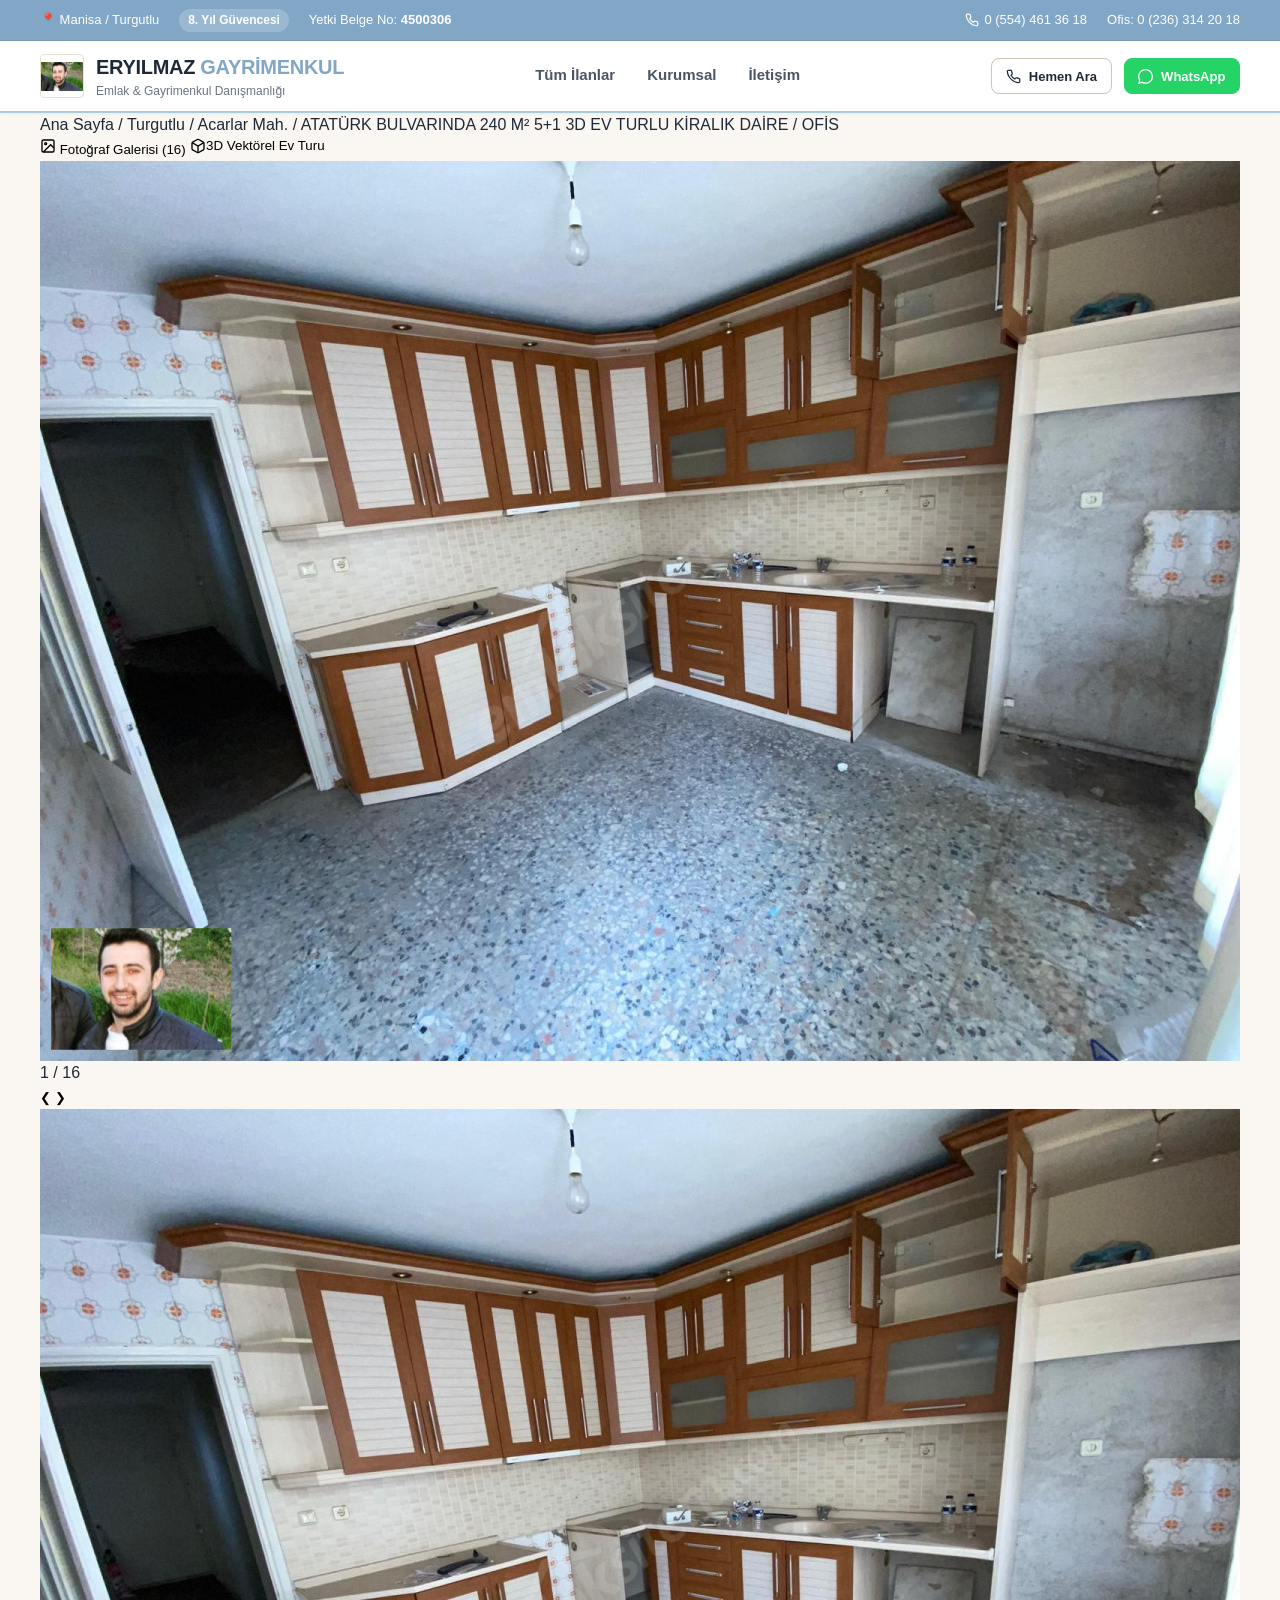
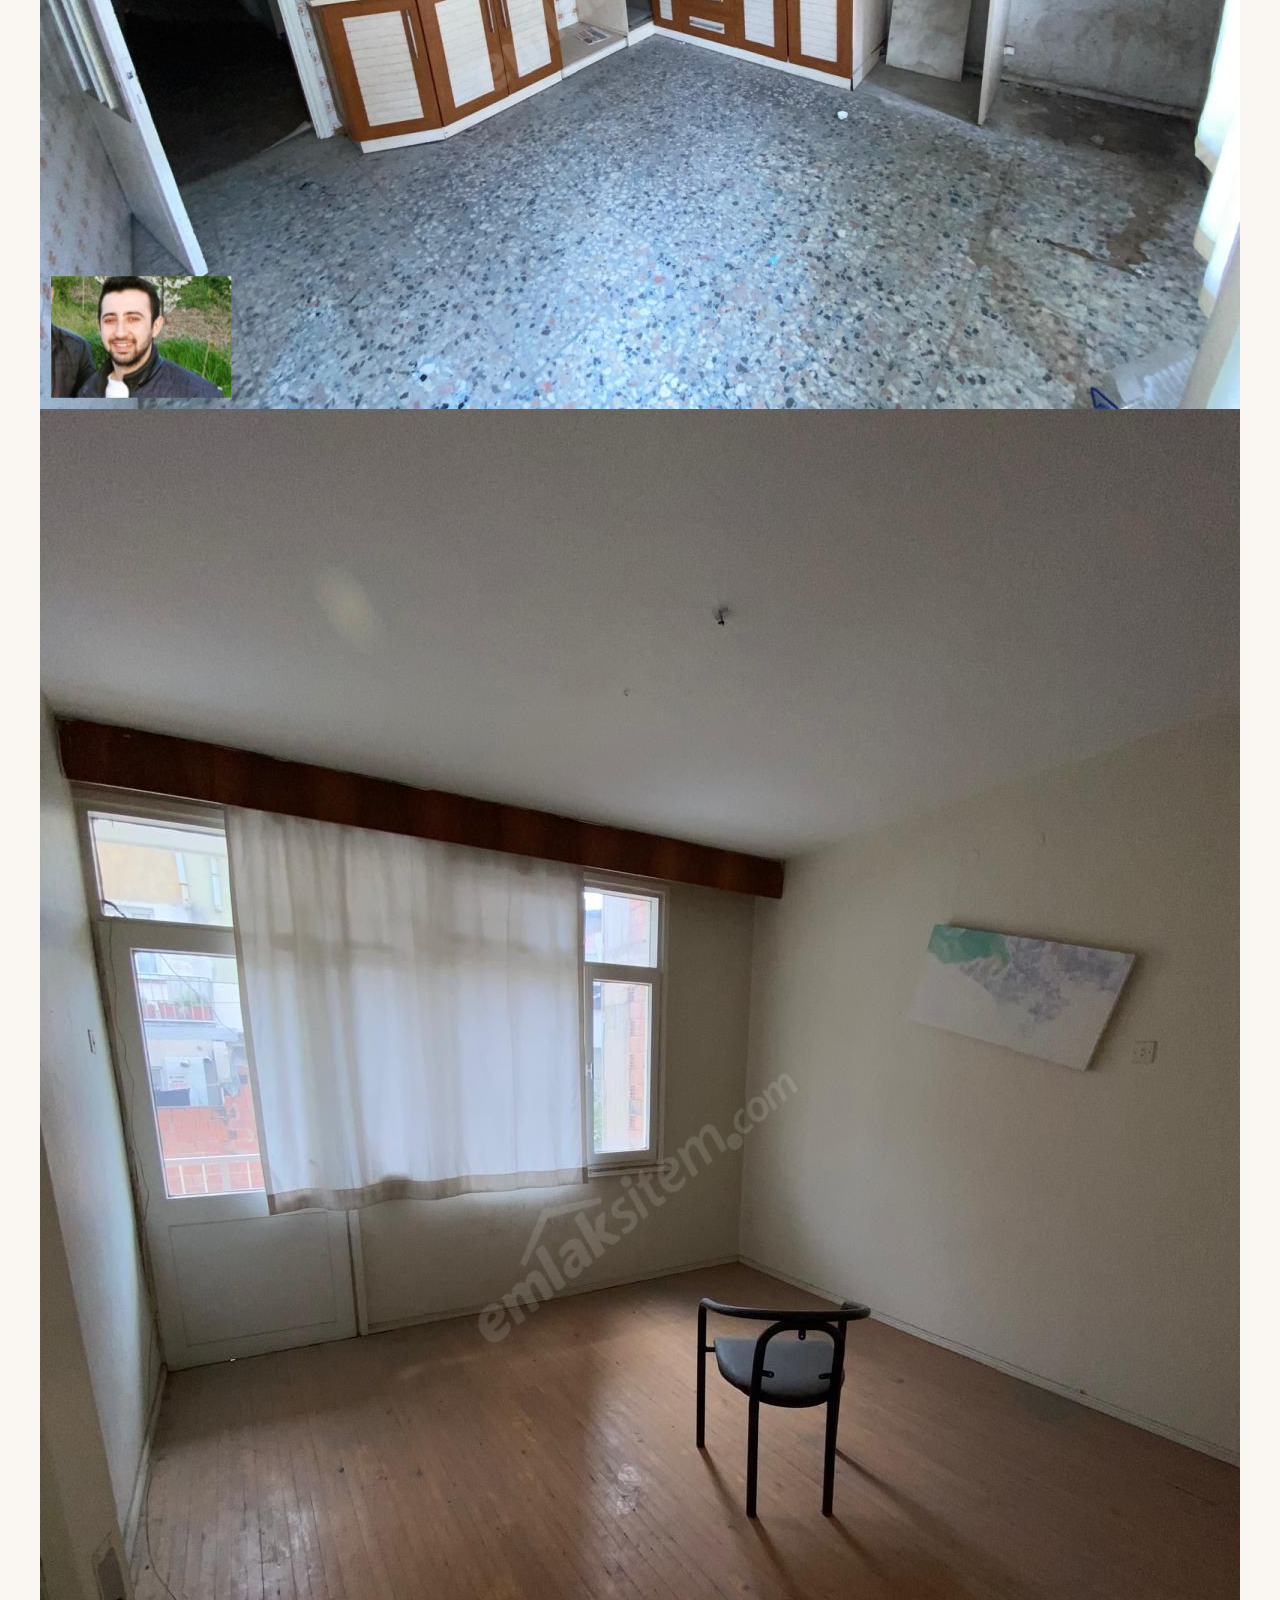
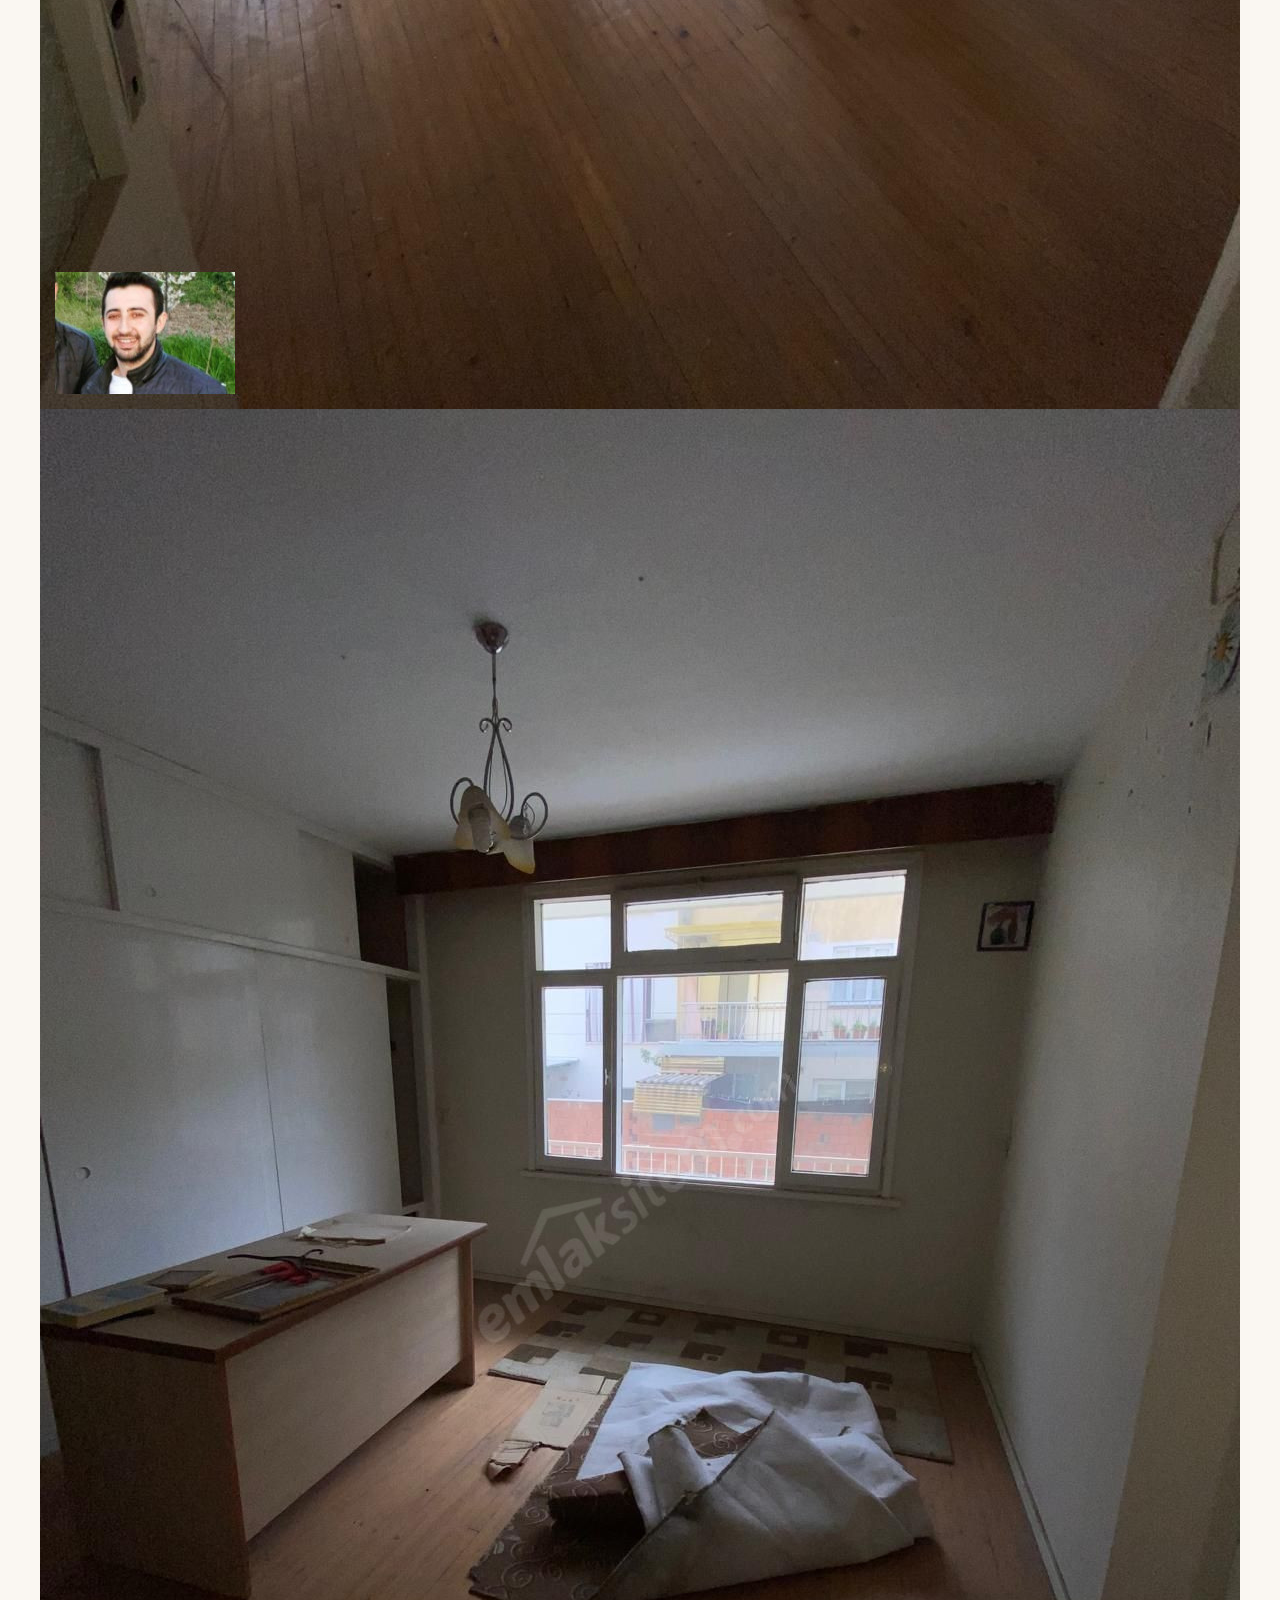
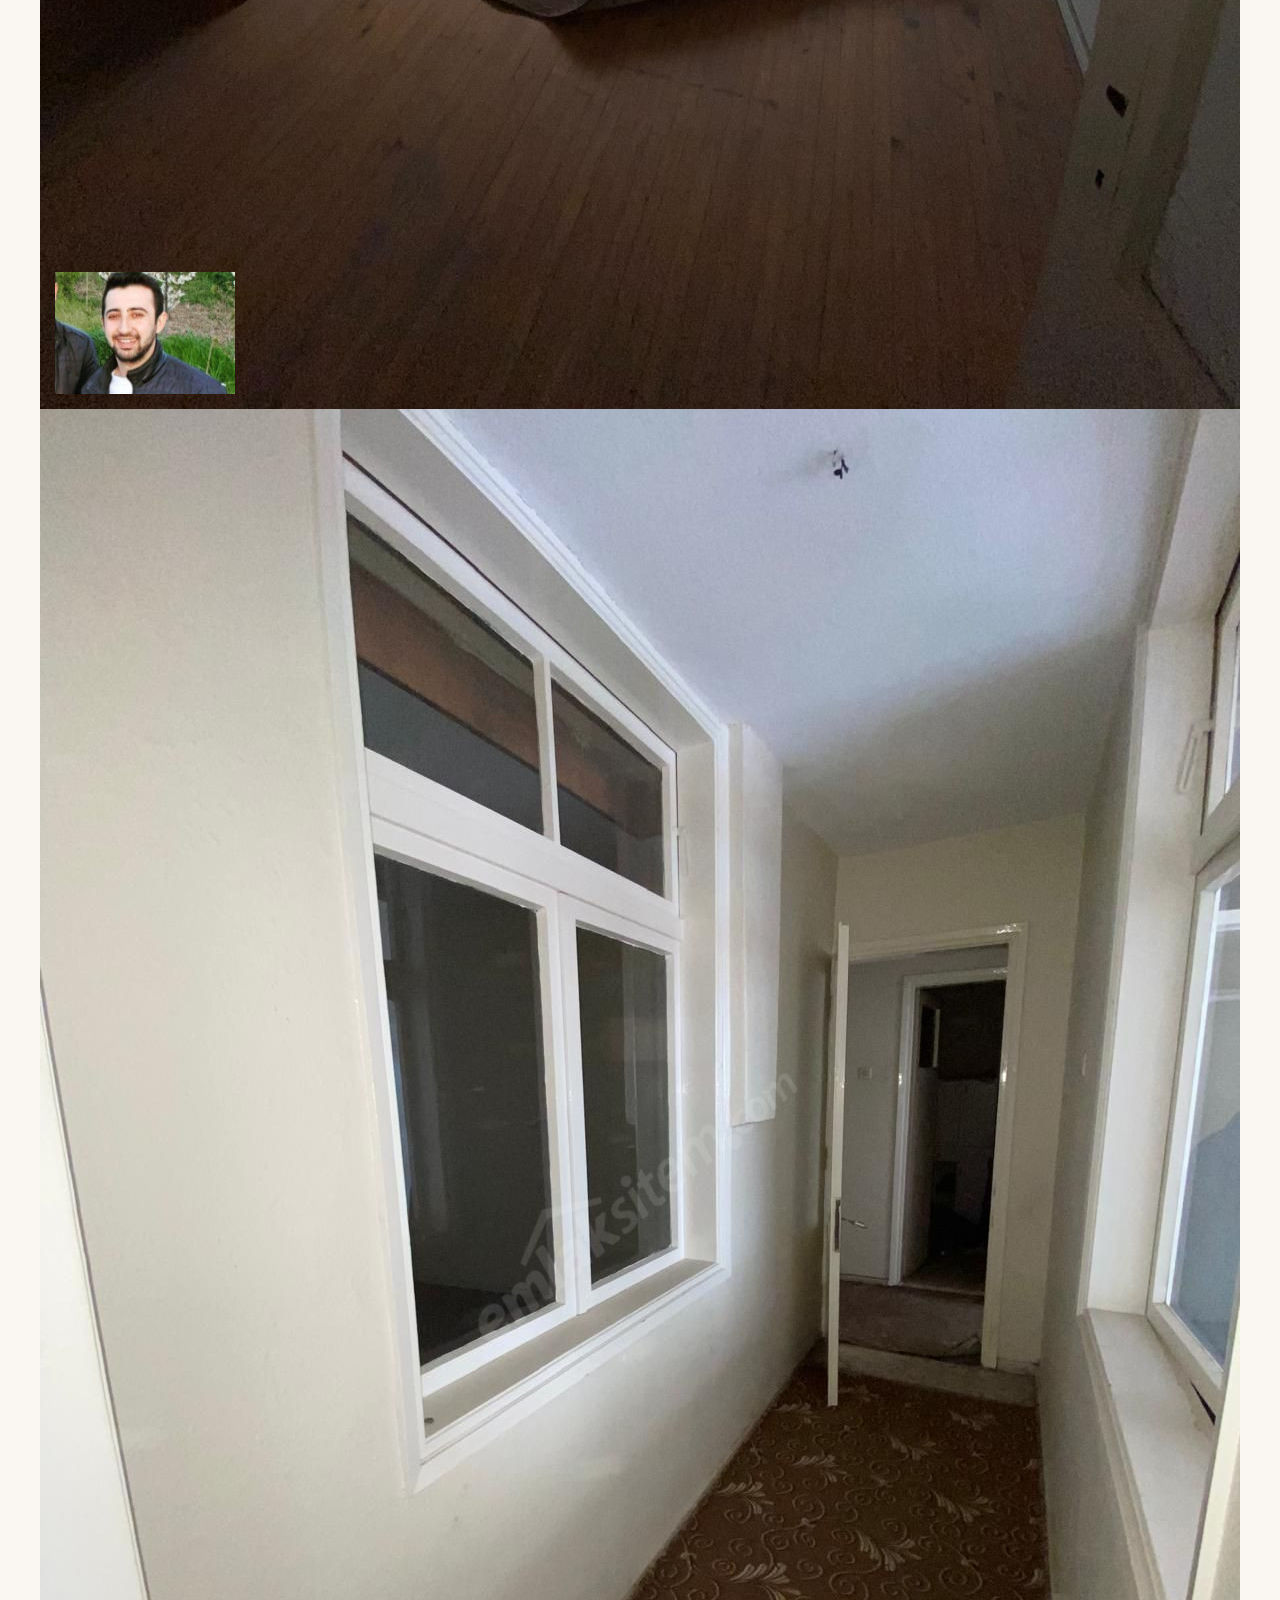
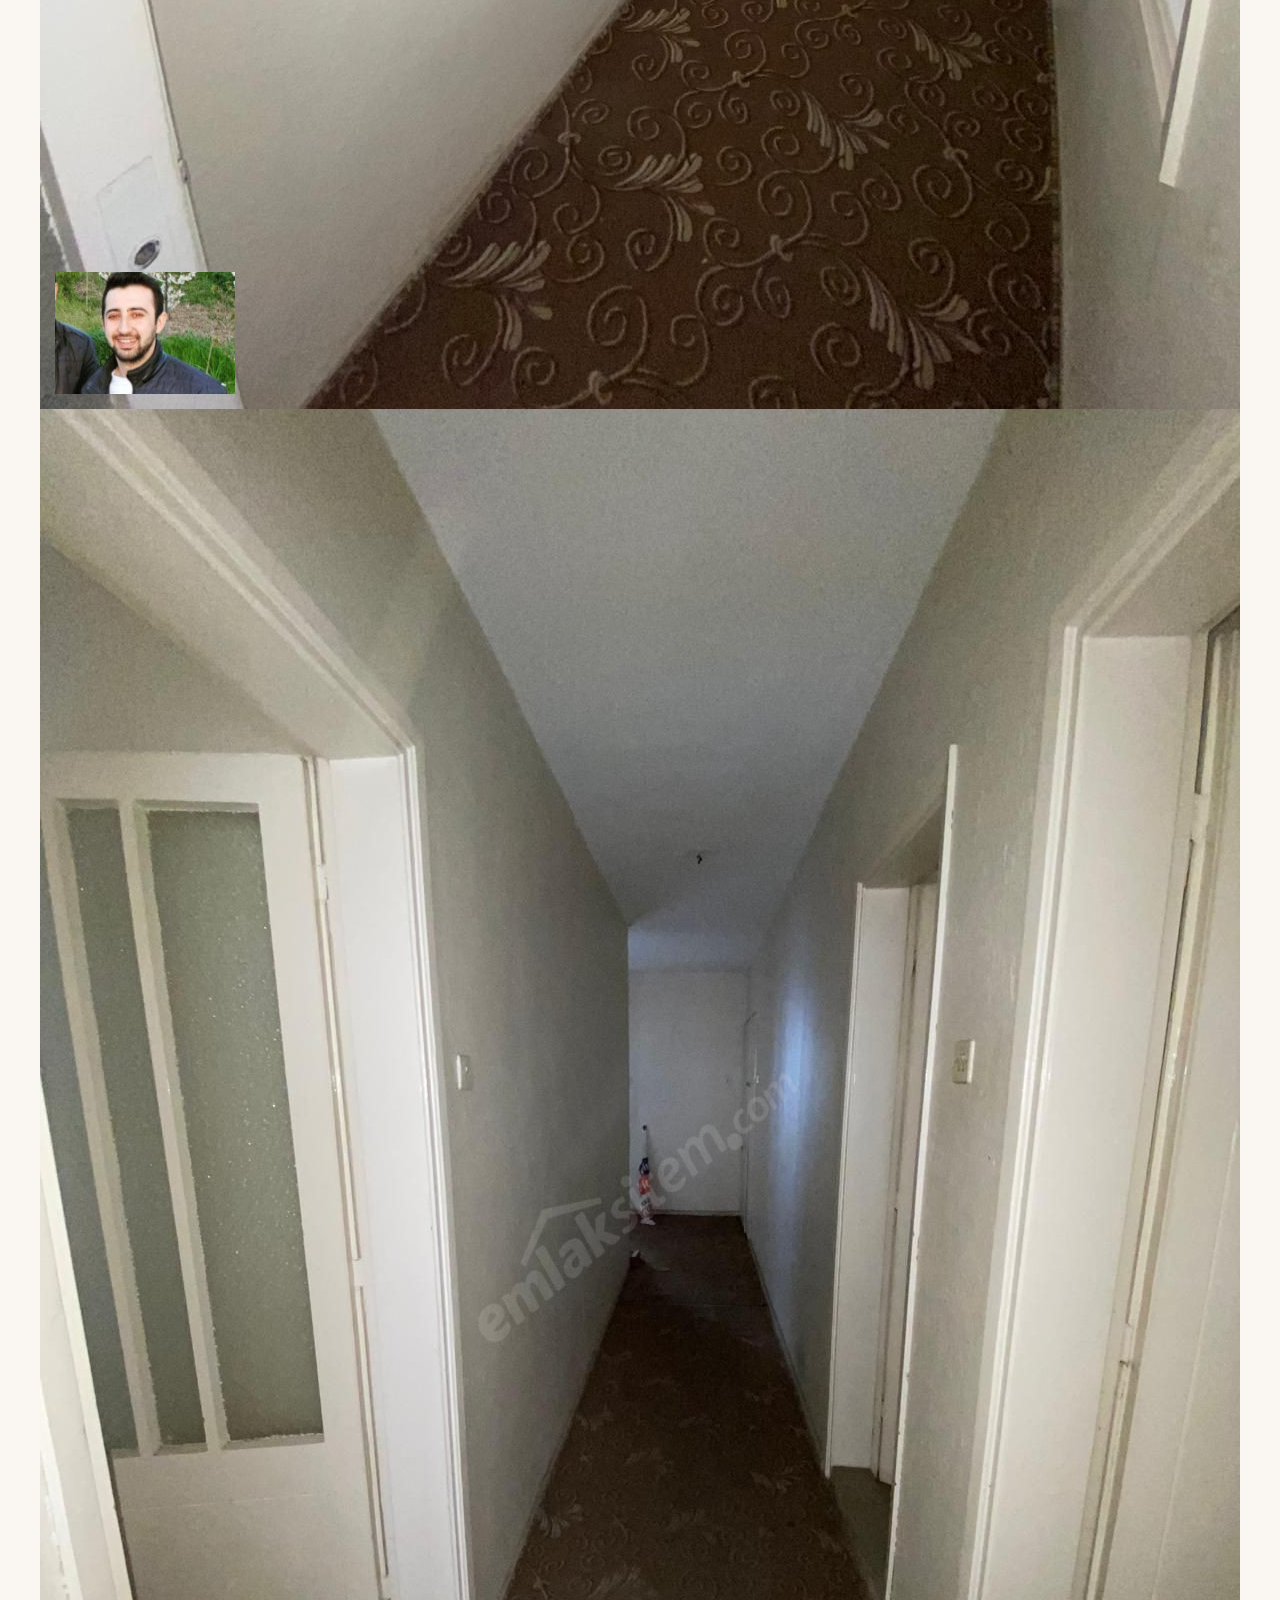
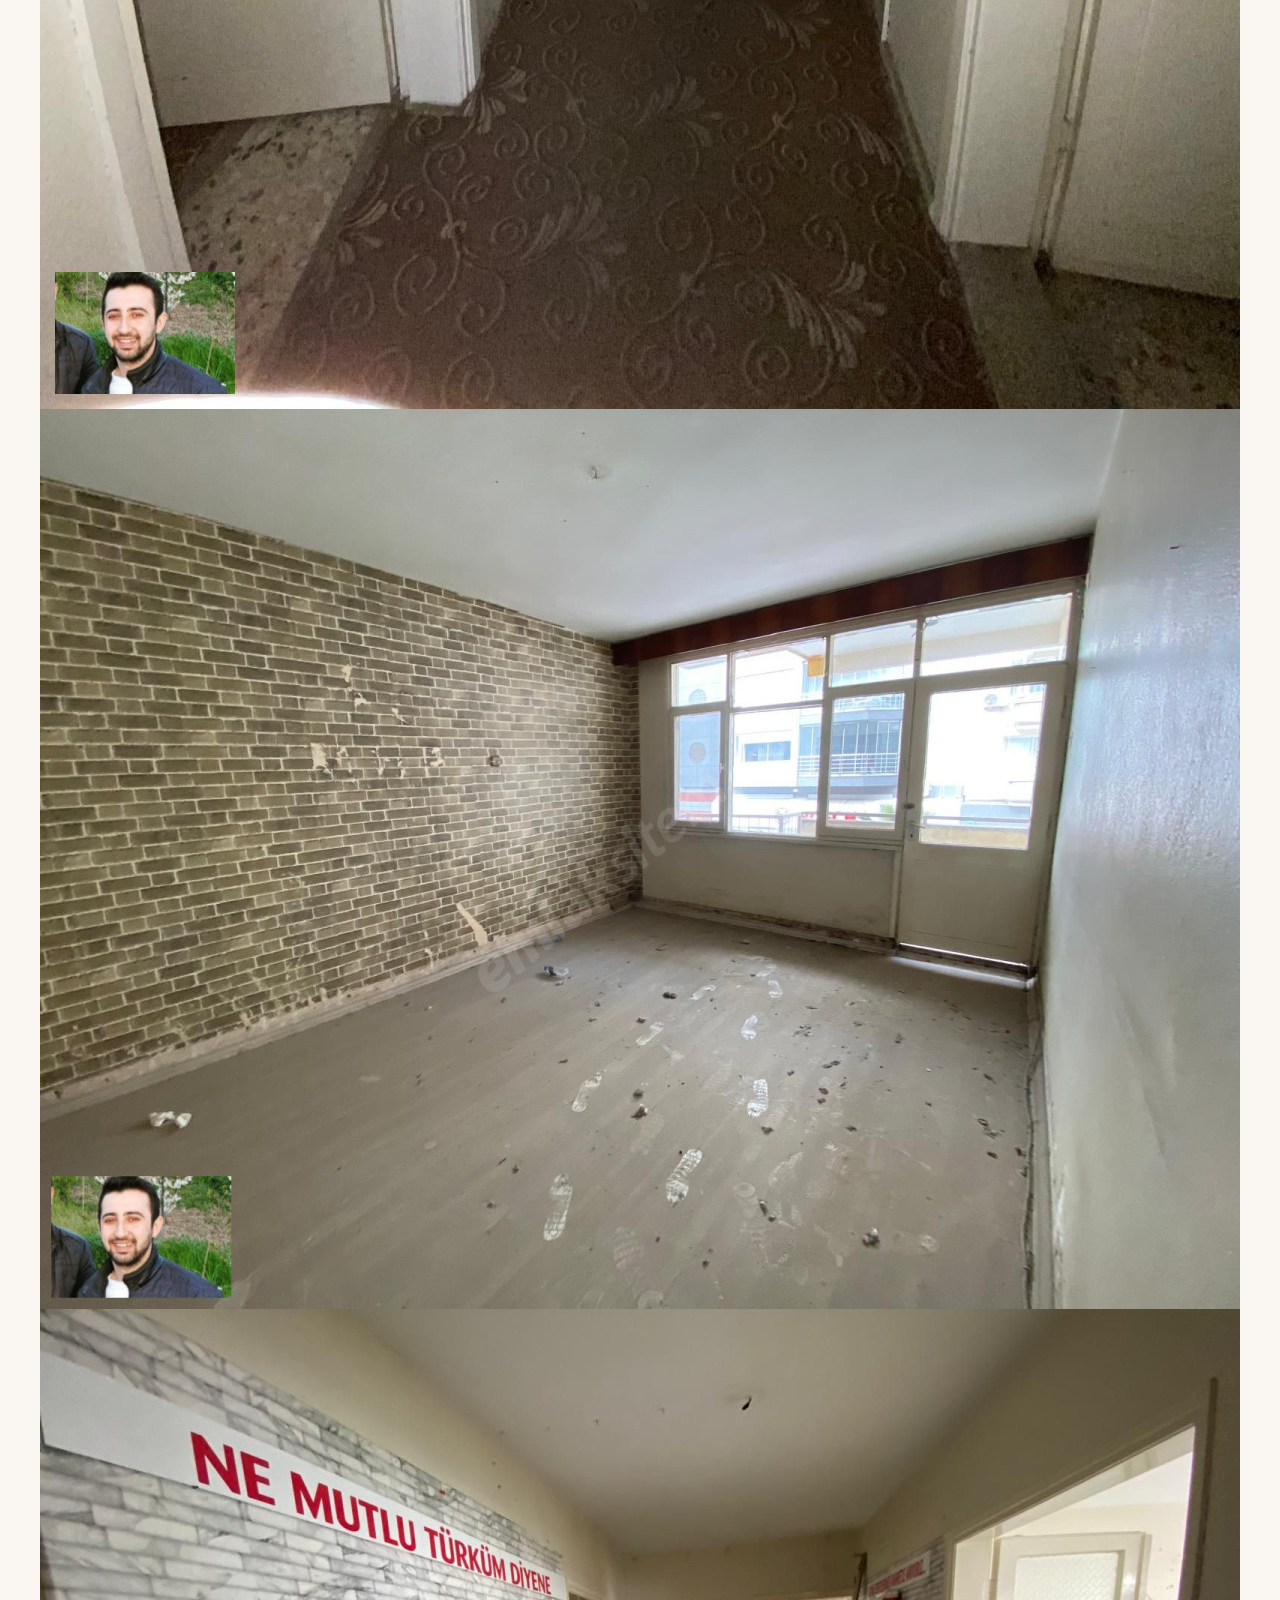
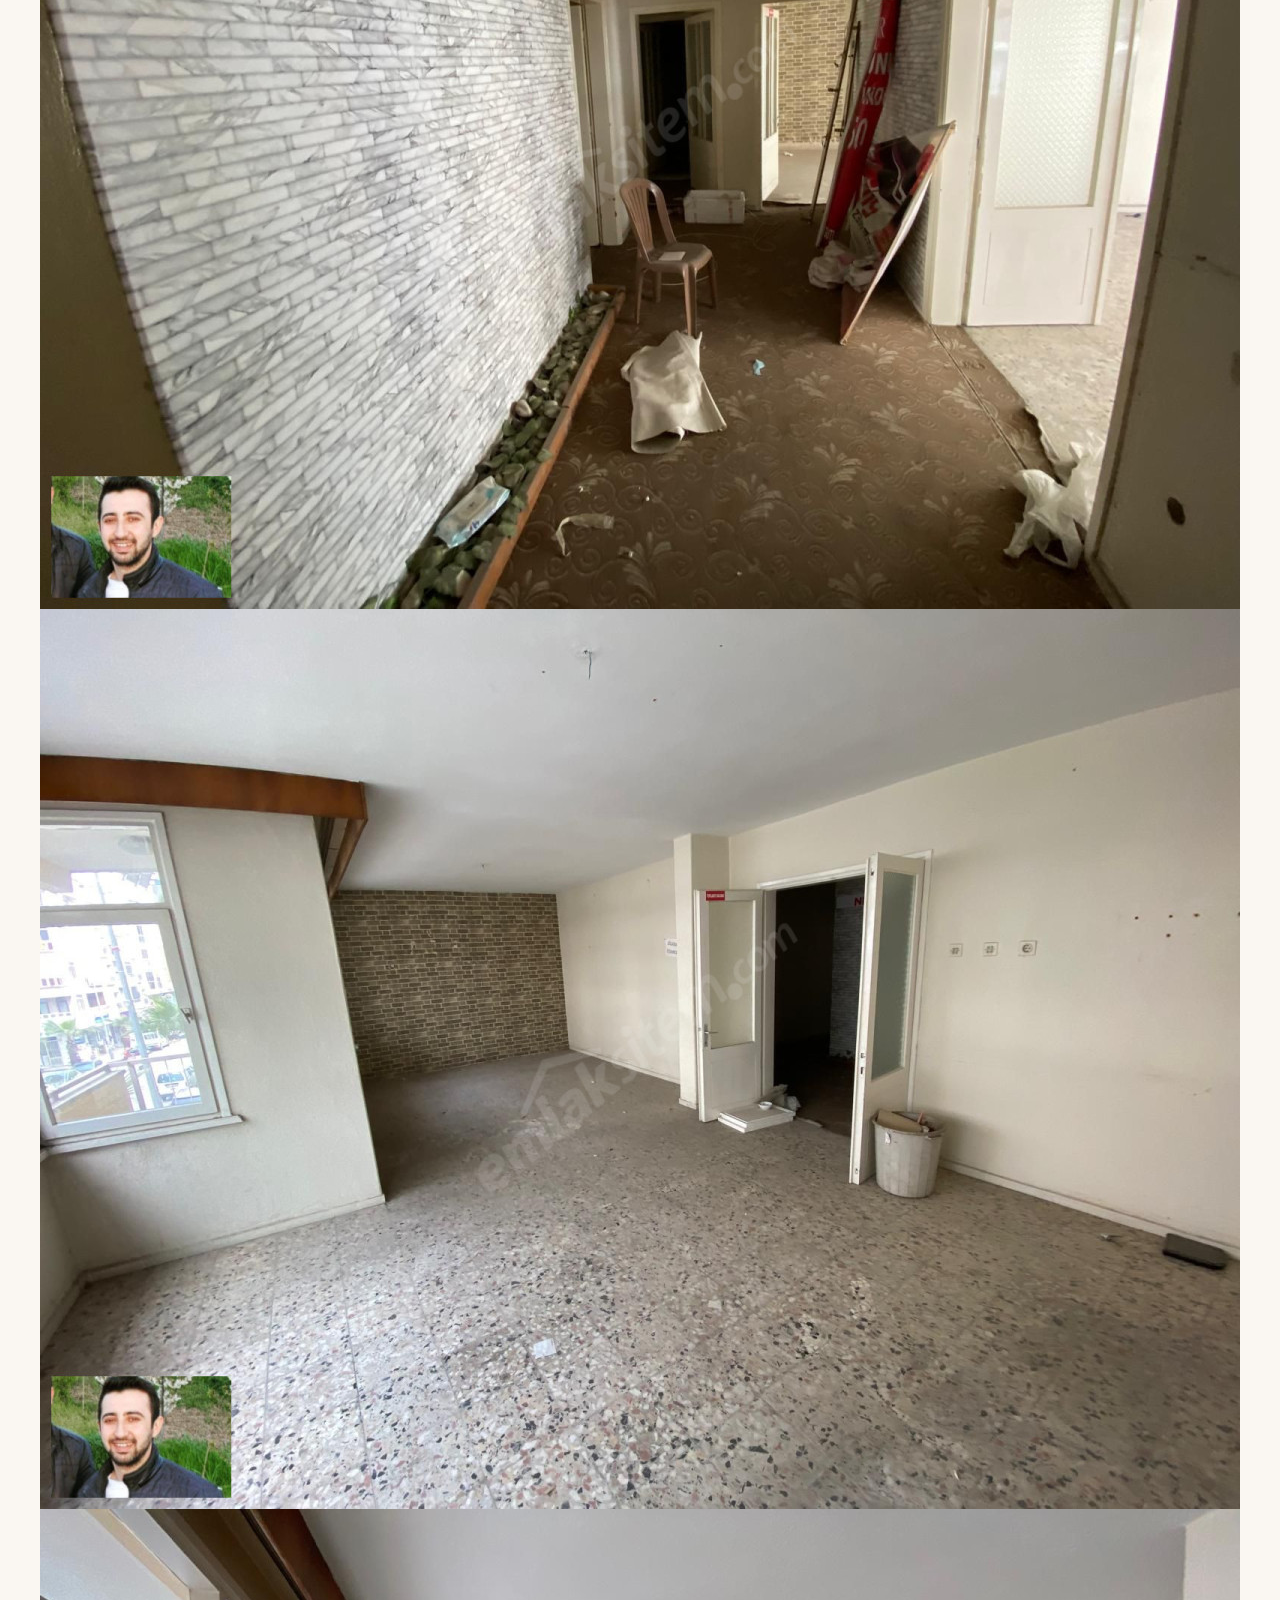
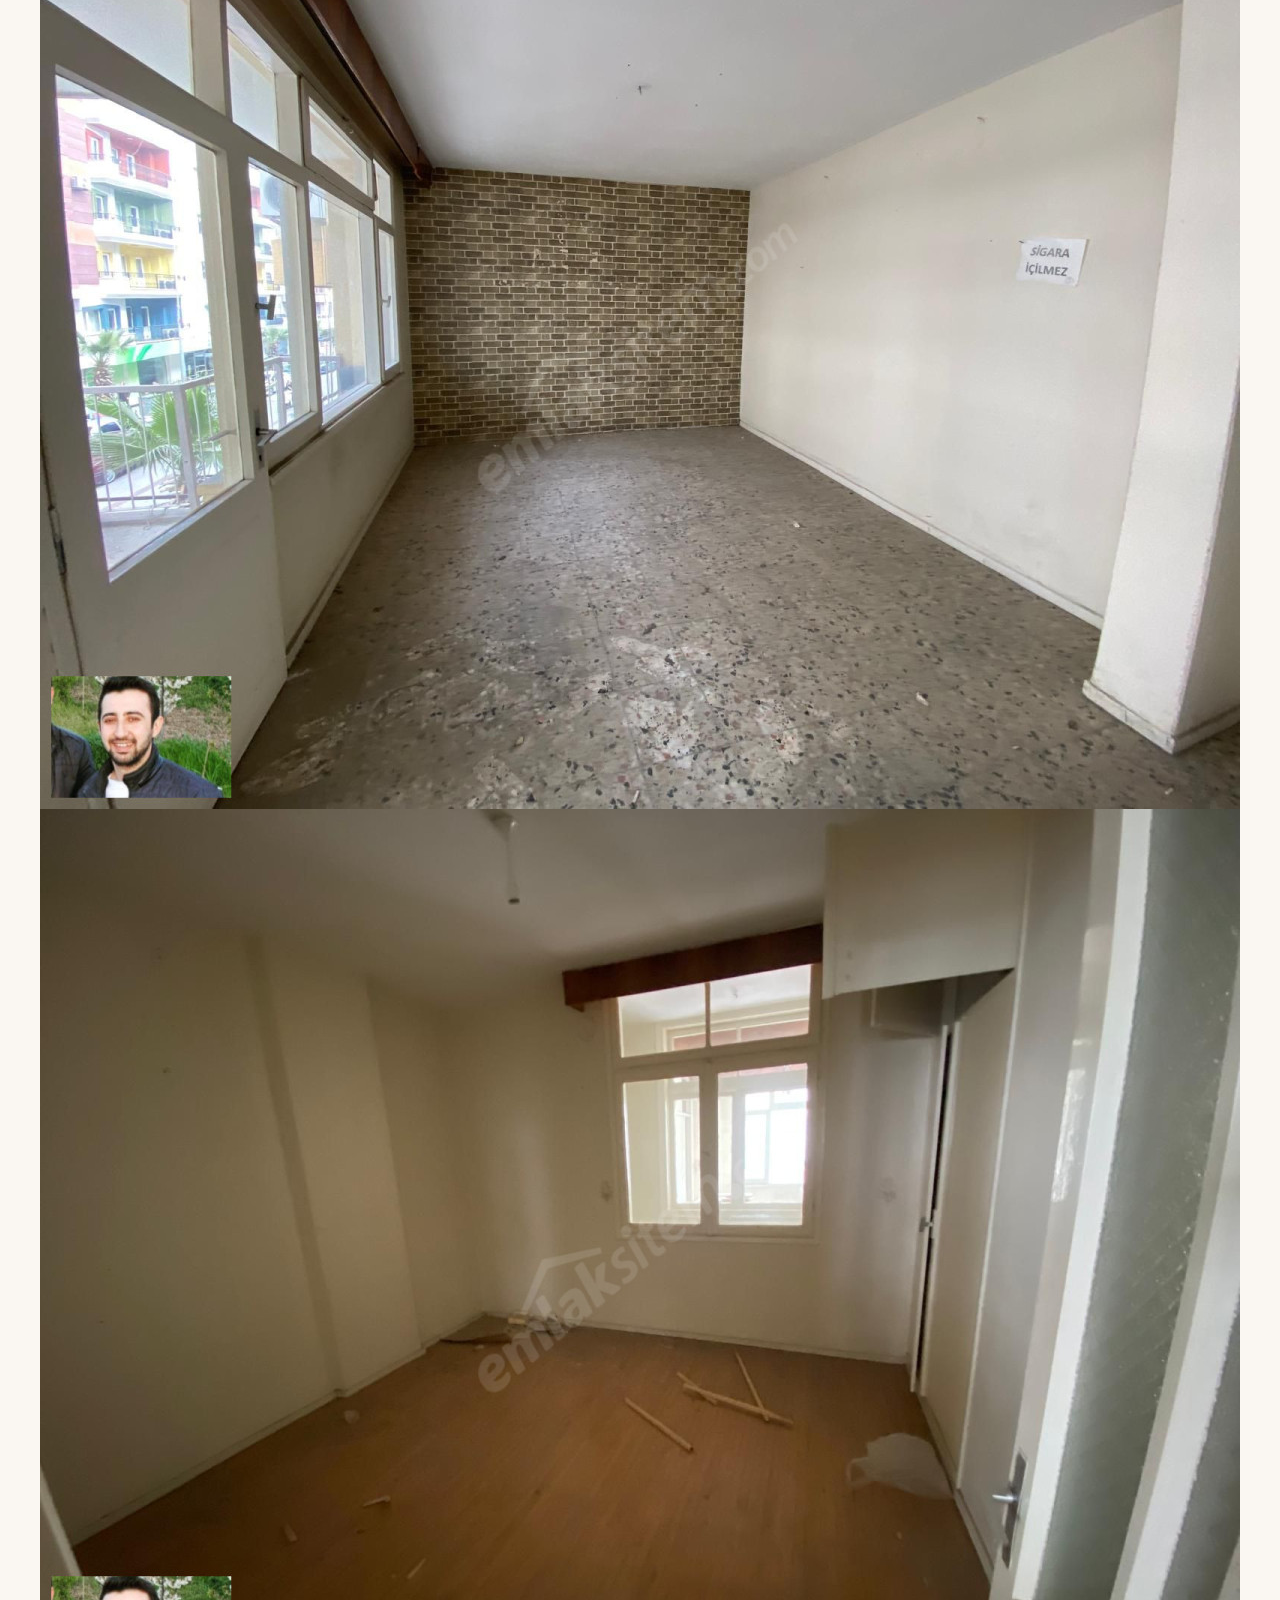
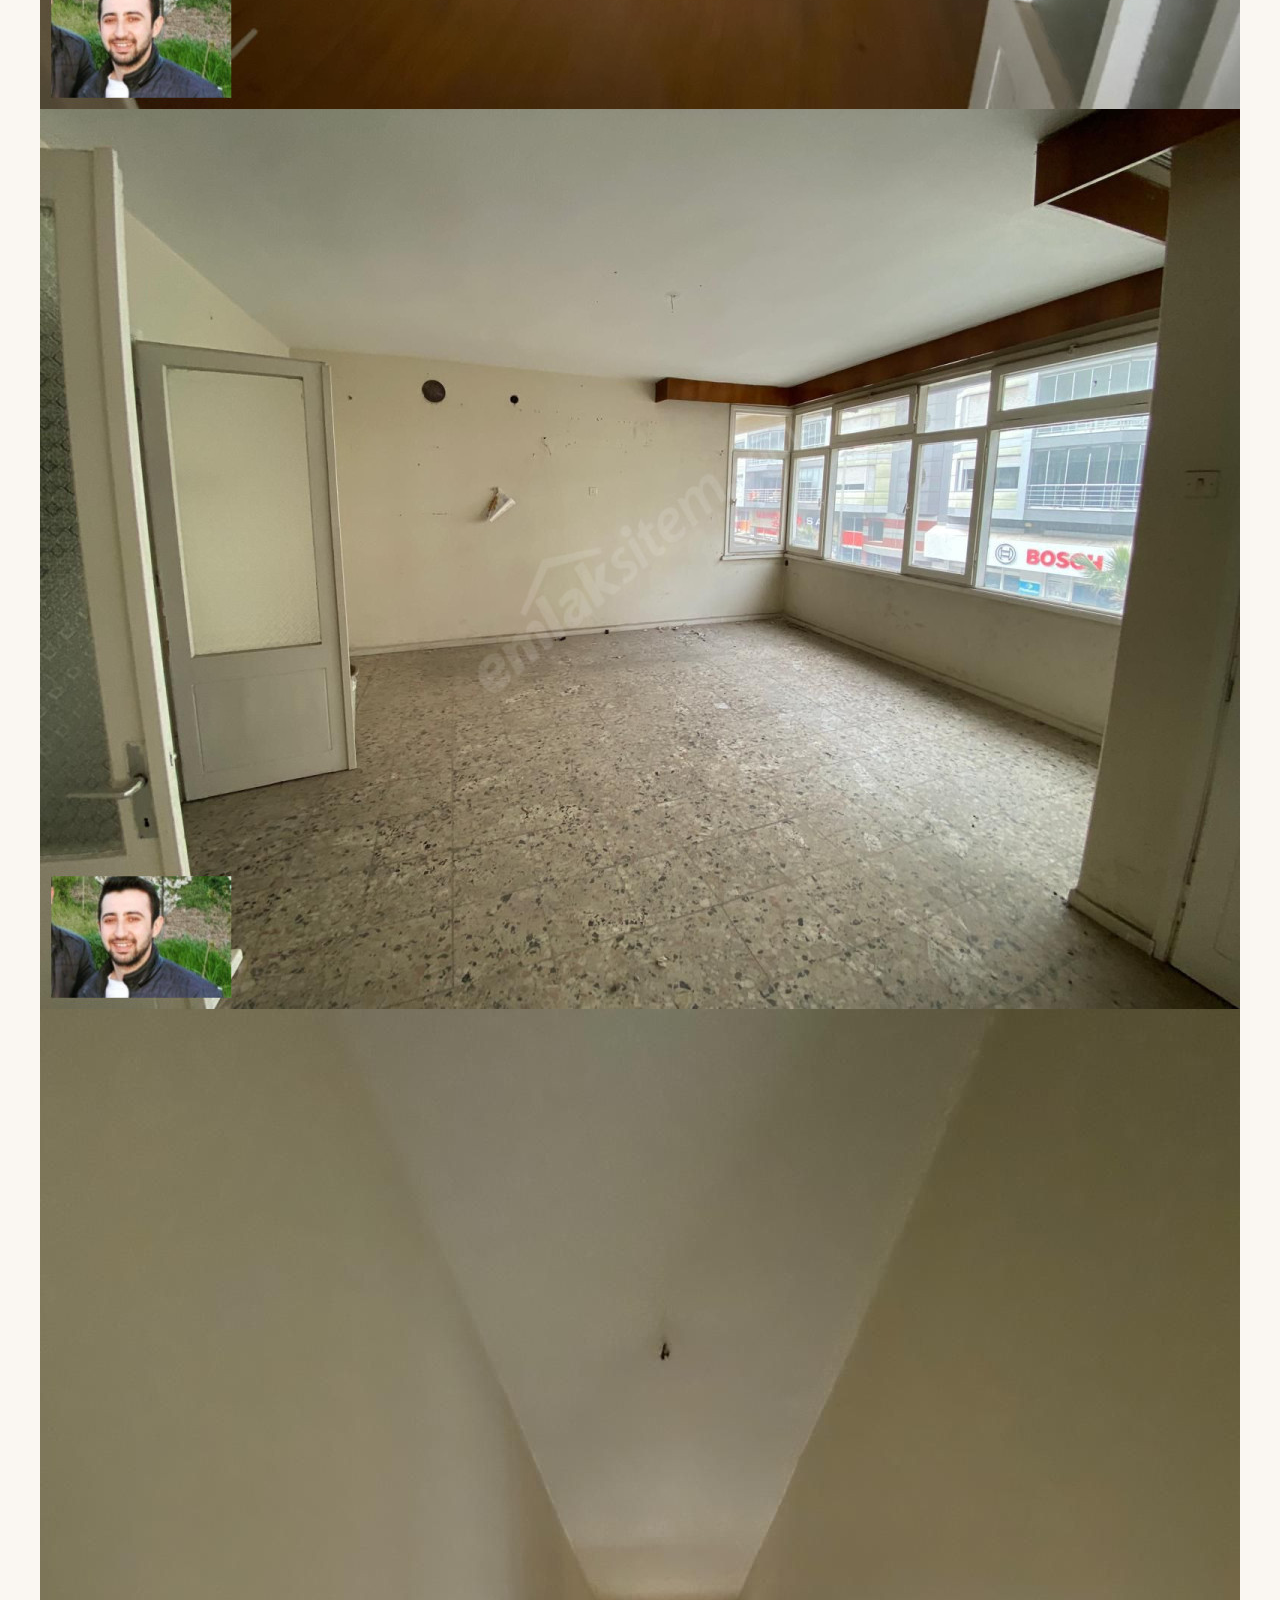
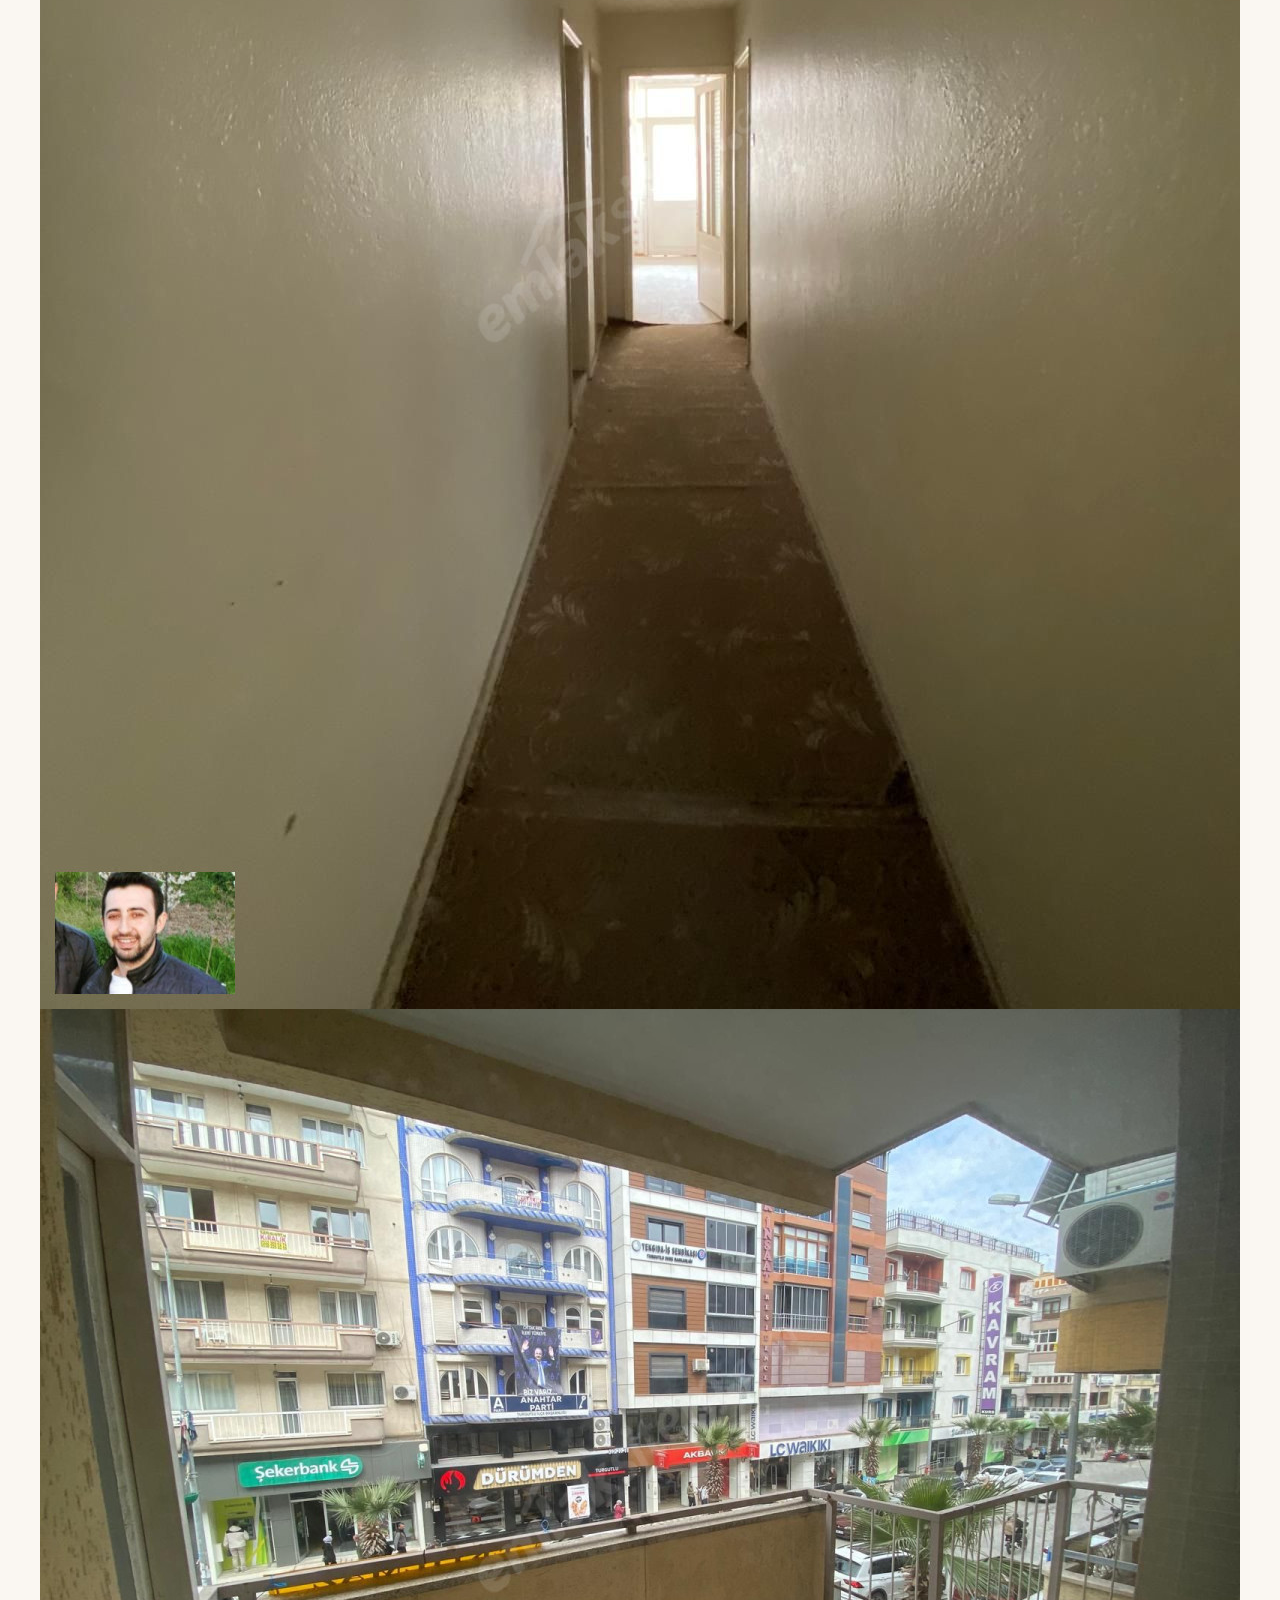
==== commit 5a0618ad: "feat: 595551 no'lu ilan icin 3D Vektorel Ev Turu, yan yana fotograf+detay duzeni, ozel renk paleti (" ====
--- a/ilan.html
+++ b/ilan.html
@@ -12,17 +12,12 @@
   <!-- Favicon -->
   <link rel="icon" type="image/svg+xml" href="assets/icons/favicon.svg">
   
-  <!-- Google Fonts: Plus Jakarta Sans -->
-  <link rel="preconnect" href="https://fonts.googleapis.com">
-  <link rel="preconnect" href="https://fonts.gstatic.com" crossorigin>
-  <link href="https://fonts.googleapis.com/css2?family=Plus+Jakarta+Sans:wght@400;500;600;700;800&display=swap" rel="stylesheet">
-  
-  <!-- Pannellum 360 Virtual Tour Viewer (Hafif & Hızlı 3D Motoru) -->
-  <link rel="stylesheet" href="https://cdnjs.cloudflare.com/ajax/libs/pannellum/2.5.6/pannellum.css">
-  <script src="https://cdnjs.cloudflare.com/ajax/libs/pannellum/2.5.6/pannellum.js"></script>
-
-  <!-- Stylesheet -->
-  <link rel="stylesheet" href="css/styles.css?v=3.0">
+  <!-- Leaflet CSS (Açık Kaynak, Telifsiz Harita Motoru) -->
+  <link rel="stylesheet" href="https://unpkg.com/leaflet@1.9.4/dist/leaflet.css" integrity="sha256-p4NxAoJBhIIN+hmNHrzRCf9tD/miZyoHS5obTRR9BMY=" crossorigin=""/>
+  <script src="https://unpkg.com/leaflet@1.9.4/dist/leaflet.js" integrity="sha256-20nQCchB9co0qIjJZRGuk2/Z9VM+kNiyxNV1lvTlZBo=" crossorigin=""></script>
+
+  <!-- Stylesheet (Arial, Özel Palet, Sıfır Gradyan) -->
+  <link rel="stylesheet" href="css/styles.css?v=4.0">
 </head>
 <body>
 
@@ -95,283 +90,326 @@
         <span class="active" id="bc-title">İlan</span>
       </nav>
 
-      <!-- İlan Başlık & Fiyat Alanı -->
-      <section class="detail-header-card">
-        <div class="detail-header-left">
-          <div class="detail-badges-list">
-            <span id="detail-status-badge" class="badge-status-pill badge-satilik">Satılık</span>
-            <span id="detail-category-badge" class="badge-type-pill">Daire</span>
-            <span id="detail-id-pill" class="badge-id-pill">İlan No: -</span>
-            <span id="detail-3d-badge" class="badge-3d-pulsing" style="display: none;">
-              <svg width="14" height="14" viewBox="0 0 24 24" fill="none" stroke="currentColor" stroke-width="2.5"><path d="M21 16V8a2 2 0 0 0-1-1.73l-7-4a2 2 0 0 0-2 0l-7 4A2 2 0 0 0 3 8v8a2 2 0 0 0 1 1.73l7 4a2 2 0 0 0 2 0l7-4A2 2 0 0 0 21 16z"></path><polyline points="3.27 6.96 12 12.01 20.73 6.96"></polyline><line x1="12" y1="22.08" x2="12" y2="12"></line></svg>
-              3D Sanal Tur Mevcut
-            </span>
-          </div>
-
-          <h1 class="detail-main-title" id="detail-title">İlan Yükleniyor...</h1>
-          
-          <div class="detail-loc-row" id="detail-loc">
-            <svg width="16" height="16" viewBox="0 0 24 24" fill="none" stroke="currentColor" stroke-width="2"><path d="M21 10c0 7-9 13-9 13s-9-6-9-13a9 9 0 0 1 18 0z"></path><circle cx="12" cy="10" r="3"></circle></svg>
-            <span>Manisa, Turgutlu</span>
-          </div>
-        </div>
-
-        <div class="detail-header-right">
-          <div class="detail-price-text" id="detail-price">0 TL</div>
-          <div class="detail-quick-action-btns">
-            <a id="top-wa-btn" href="#" target="_blank" rel="noopener" class="btn btn-whatsapp">
-              <svg width="18" height="18" viewBox="0 0 24 24" fill="currentColor">
-                <path d="M.057 24l1.687-6.163c-1.041-1.804-1.588-3.849-1.587-5.946.003-6.556 5.338-11.891 11.893-11.891 3.181.001 6.167 1.24 8.413 3.488 2.245 2.248 3.481 5.236 3.48 8.414-.003 6.557-5.338 11.892-11.893 11.892-1.99-.001-3.951-.5-5.688-1.448l-6.305 1.654zm6.597-3.807c1.676.995 3.276 1.591 5.392 1.592 5.448 0 9.886-4.434 9.889-9.885.002-5.462-4.415-9.89-9.881-9.892-5.452 0-9.887 4.434-9.889 9.884-.001 2.225.651 3.891 1.746 5.634l-.999 3.648 3.742-.981z"/>
+      <!-- ==========================================================================
+           YAN YANA HERO BÖLÜMÜ: FOTOĞRAFLAR + DETAYLAR
+           Fotoğraflar tüm ekranı kaplamaz; kullanıcı fiyat ve özellikleri anında görür!
+           ========================================================================== -->
+      <section class="detail-hero-grid">
+        
+        <!-- SOL KOLON: MEDYA & 3D VEKTÖREL ALAN -->
+        <div class="detail-media-column">
+          <!-- Sekme Başlıkları -->
+          <div class="media-tabs-bar">
+            <button class="media-tab-btn active" id="tab-btn-photos">
+              <svg width="16" height="16" viewBox="0 0 24 24" fill="none" stroke="currentColor" stroke-width="2"><rect x="3" y="3" width="18" height="18" rx="2"/><circle cx="8.5" cy="8.5" r="1.5"/><path d="M21 15l-5-5L5 21"/></svg>
+              Fotoğraf Galerisi (<span id="photo-total-count">0</span>)
+            </button>
+            <button class="media-tab-btn" id="tab-btn-3d" style="display:none;">
+              <svg width="16" height="16" viewBox="0 0 24 24" fill="none" stroke="currentColor" stroke-width="2"><path d="M21 16V8a2 2 0 0 0-1-1.73l-7-4a2 2 0 0 0-2 0l-7 4A2 2 0 0 0 3 8v8a2 2 0 0 0 1 1.73l7 4a2 2 0 0 0 2 0l7-4A2 2 0 0 0 21 16z"></path><polyline points="3.27 6.96 12 12.01 20.73 6.96"></polyline><line x1="12" y1="22.08" x2="12" y2="12"></line></svg>
+              3D Vektörel Ev Turu
+            </button>
+          </div>
+
+          <!-- Fotoğraf Sahnesi -->
+          <div class="photo-viewport-wrap" id="view-photos-wrap">
+            <div class="main-photo-stage">
+              <img id="detail-main-img" src="" alt="İlan Fotoğrafı">
+              <div class="stage-counter" id="photo-counter">1 / 1</div>
+              <button class="stage-arrow-btn prev" id="btn-photo-prev" title="Önceki Fotoğraf">❮</button>
+              <button class="stage-arrow-btn next" id="btn-photo-next" title="Sonraki Fotoğraf">❯</button>
+            </div>
+            <!-- Küçük Resimler Şeridi -->
+            <div class="thumbs-strip-scroll" id="photo-thumbs-strip"></div>
+          </div>
+
+          <!-- 3D Vektörel Ev Turu Sahnesi (Yalnızca destekleyen ilanlarda aktif) -->
+          <div class="vector-3d-wrapper" id="view-3d-wrap" style="display:none;">
+            <div class="vector-3d-toolbar">
+              <div class="vector-3d-toolbar-title">
+                <svg width="16" height="16" viewBox="0 0 24 24" fill="none" stroke="currentColor" stroke-width="2"><polygon points="12 2 2 7 12 12 22 7 12 2"></polygon><polyline points="2 17 12 22 22 17"></polyline><polyline points="2 12 12 17 22 12"></polyline></svg>
+                240 m² 5+1 Vektörel Kat Planı & Oda Gezisi
+              </div>
+              <div class="vector-3d-controls">
+                <button class="control-btn active" id="btn-persp-iso">3D İzometrik</button>
+                <button class="control-btn" id="btn-persp-top">Kuşbakışı Plan</button>
+                <button class="control-btn" id="btn-persp-photo">Oda Görseli</button>
+              </div>
+            </div>
+
+            <!-- İnteraktif SVG Sahnesi -->
+            <div class="vector-stage-container" id="vector-stage-box">
+              <svg id="isometric-svg-map" class="isometric-svg-canvas" viewBox="0 0 760 380">
+                <!-- Temel Zemin Izgarası -->
+                <rect x="20" y="20" width="720" height="340" rx="10" fill="#FAF7F2" stroke="#D2C4B4" stroke-width="2"/>
+                
+                <!-- Oda 1: Geniş Bulvar Balkonu / Teras (35 m²) -->
+                <polygon id="room-poly-balkon" class="room-polygon balkon" points="40,35 720,35 720,85 40,85" />
+                <text x="380" y="65" text-anchor="middle" font-size="12" font-weight="bold" fill="#1F2937">🌿 BULVAR BALKONU / TERAS (35 m²)</text>
+
+                <!-- Oda 2: Ana Salon (Bulvar Cepheli 65 m²) -->
+                <polygon id="room-poly-salon" class="room-polygon salon active-room" points="40,95 380,95 380,240 40,240" />
+                <text x="210" y="155" text-anchor="middle" font-size="14" font-weight="bold" fill="#1F2937">🛋️ ANA SALON</text>
+                <text x="210" y="175" text-anchor="middle" font-size="11" fill="#4B5563">65 m² • Bulvar Cepheli</text>
+
+                <!-- Oda 3: Yönetici & Baş Çalışma Odası (38 m²) -->
+                <polygon id="room-poly-yonetici" class="room-polygon yonetici" points="390,95 560,95 560,240 390,240" />
+                <text x="475" y="155" text-anchor="middle" font-size="13" font-weight="bold" fill="#1F2937">👔 YÖNETİCİ ODASI</text>
+                <text x="475" y="175" text-anchor="middle" font-size="11" fill="#4B5563">38 m² • Parke Zemin</text>
+
+                <!-- Oda 4: Toplantı / Ofis Odası 1 (28 m²) -->
+                <polygon id="room-poly-toplanti" class="room-polygon toplanti" points="570,95 720,95 720,240 570,240" />
+                <text x="645" y="155" text-anchor="middle" font-size="13" font-weight="bold" fill="#1F2937">👥 TOPLANTI ODASI</text>
+                <text x="645" y="175" text-anchor="middle" font-size="11" fill="#4B5563">28 m²</text>
+
+                <!-- Oda 5: Banyo & WC Islak Hacim (12 m²) -->
+                <polygon id="room-poly-banyo" class="room-polygon banyo" points="40,250 160,250 160,345 40,345" />
+                <text x="100" y="295" text-anchor="middle" font-size="11" font-weight="bold" fill="#1F2937">🚿 BANYO / WC</text>
+                <text x="100" y="315" text-anchor="middle" font-size="10" fill="#6B7280">12 m²</text>
+
+                <!-- Oda 6: Mutfak & Servis Alanı (16 m²) -->
+                <polygon id="room-poly-mutfak" class="room-polygon mutfak" points="170,250 310,250 310,345 170,345" />
+                <text x="240" y="295" text-anchor="middle" font-size="11" font-weight="bold" fill="#1F2937">☕ MUTFAK</text>
+                <text x="240" y="315" text-anchor="middle" font-size="10" fill="#6B7280">16 m² • Çay Servis</text>
+
+                <!-- Oda 7: Giriş Holü & Resepsiyon (22 m²) -->
+                <polygon id="room-poly-hol" class="room-polygon hol" points="320,250 520,250 520,345 320,345" />
+                <text x="420" y="295" text-anchor="middle" font-size="12" font-weight="bold" fill="#1F2937">🚪 GİRİŞ & HOL</text>
+                <text x="420" y="315" text-anchor="middle" font-size="10" fill="#6B7280">22 m² • Karşılama</text>
+
+                <!-- Oda 8: İkinci Çalışma Odası (24 m²) -->
+                <polygon id="room-poly-calisma" class="room-polygon calisma" points="530,250 720,250 720,345 530,345" />
+                <text x="625" y="295" text-anchor="middle" font-size="12" font-weight="bold" fill="#1F2937">📁 ÇALIŞMA ODASI 2</text>
+                <text x="625" y="315" text-anchor="middle" font-size="10" fill="#6B7280">24 m² • Arka Cephe</text>
+
+                <!-- Kamera Noktaları (Pulsing Vector Pins) -->
+                <g class="room-hotspot" data-room="salon" transform="translate(210, 120)">
+                  <circle r="14" fill="#81A6C6" opacity="0.35"/>
+                  <circle r="8" fill="#81A6C6" stroke="#FFFFFF" stroke-width="2"/>
+                </g>
+                <g class="room-hotspot" data-room="yonetici" transform="translate(475, 120)">
+                  <circle r="14" fill="#81A6C6" opacity="0.35"/>
+                  <circle r="8" fill="#81A6C6" stroke="#FFFFFF" stroke-width="2"/>
+                </g>
+                <g class="room-hotspot" data-room="toplanti" transform="translate(645, 120)">
+                  <circle r="14" fill="#81A6C6" opacity="0.35"/>
+                  <circle r="8" fill="#81A6C6" stroke="#FFFFFF" stroke-width="2"/>
+                </g>
+                <g class="room-hotspot" data-room="balkon" transform="translate(380, 55)">
+                  <circle r="14" fill="#81A6C6" opacity="0.35"/>
+                  <circle r="8" fill="#81A6C6" stroke="#FFFFFF" stroke-width="2"/>
+                </g>
               </svg>
-              WhatsApp'tan Bilgi Al
-            </a>
-            <a href="tel:05544613618" class="btn btn-primary">
-              <svg width="18" height="18" viewBox="0 0 24 24" fill="none" stroke="currentColor" stroke-width="2"><path d="M22 16.92v3a2 2 0 0 1-2.18 2 19.79 19.79 0 0 1-8.63-3.07 19.5 19.5 0 0 1-6-6 19.79 19.79 0 0 1-3.07-8.67A2 2 0 0 1 4.11 2h3a2 2 0 0 1 2 1.72 12.84 12.84 0 0 0 .7 2.81 2 2 0 0 1-.45 2.11L8.09 9.91a16 16 0 0 0 6 6l1.27-1.27a2 2 0 0 1 2.11-.45 12.84 12.84 0 0 0 2.81.7A2 2 0 0 1 22 16.92z"></path></svg>
-              Hemen Ara
-            </a>
+
+              <!-- Oda Gerçek Fotoğrafı Katmanı (Tıklanan odanın fotoğrafı) -->
+              <div id="room-photo-overlay" style="display:none; position:absolute; inset:0; background:#000; align-items:center; justify-content:center;">
+                <img id="room-photo-img" src="" alt="Oda Fotoğrafı" style="max-width:100%; max-height:100%; object-fit:contain;">
+                <button id="btn-close-room-photo" style="position:absolute; top:10px; right:10px; background:#fff; padding:5px 10px; border-radius:4px; font-weight:bold; font-size:12px;">✕ Kapat & Plana Dön</button>
+              </div>
+            </div>
+
+            <!-- Seçili Oda Bilgi Kartı -->
+            <div class="active-room-viewcard">
+              <div class="room-view-left">
+                <img id="active-room-thumb" src="assets/properties/595551/img_02.jpg" class="room-thumb-preview" alt="Önizleme">
+                <div>
+                  <div class="room-meta-title" id="active-room-name">Ana Salon & Bulvar Cephesi (65 m²)</div>
+                  <div class="room-meta-desc" id="active-room-desc">Atatürk Bulvarı manzaralı, gün ışığı alan 65 m² geniş ana salon</div>
+                </div>
+              </div>
+              <div class="room-view-actions">
+                <button class="btn btn-outline btn-sm" id="btn-inspect-room-photo">📸 Fotoğrafı Aç</button>
+                <button class="btn btn-outline btn-sm" id="btn-prev-room">◀ Önceki</button>
+                <button class="btn btn-primary btn-sm" id="btn-next-room">Sonraki ▶</button>
+              </div>
+            </div>
+
+            <!-- Hızlı Oda Seçim Butonları -->
+            <div class="vector-rooms-pills" id="vector-pills-list"></div>
+          </div>
+        </div>
+
+        <!-- SAĞ KOLON: FİYAT, DETAYLAR, İLETİŞİM VE DANIŞMAN -->
+        <div class="detail-summary-column">
+          <div class="detail-summary-card">
+            <div class="summary-top-row">
+              <div class="summary-price" id="detail-price">-- TL</div>
+              <div class="summary-status-badge" id="detail-status">--</div>
+            </div>
+            
+            <h1 class="summary-title" id="detail-title">İlan Yükleniyor...</h1>
+            <div class="summary-location" id="detail-location">
+              <svg width="15" height="15" viewBox="0 0 24 24" fill="none" stroke="currentColor" stroke-width="2"><path d="M21 10c0 7-9 13-9 13s-9-6-9-13a9 9 0 0 1 18 0z"></path><circle cx="12" cy="10" r="3"></circle></svg>
+              <span>--</span>
+            </div>
+
+            <!-- Aksiyon Butonları (Kullanıcı tek tıkla ulaşabilsin) -->
+            <div class="summary-actions-grid">
+              <a id="btn-detail-wa" href="https://wa.me/905544613618" target="_blank" rel="noopener" class="btn-action-wa">
+                <svg width="18" height="18" viewBox="0 0 24 24" fill="currentColor"><path d="M.057 24l1.687-6.163c-1.041-1.804-1.588-3.849-1.587-5.946.003-6.556 5.338-11.891 11.893-11.891 3.181.001 6.167 1.24 8.413 3.488 2.245 2.248 3.481 5.236 3.48 8.414-.003 6.557-5.338 11.892-11.893 11.892-1.99-.001-3.951-.5-5.688-1.448l-6.305 1.654zm6.597-3.807c1.676.995 3.276 1.591 5.392 1.592 5.448 0 9.886-4.434 9.889-9.885.002-5.462-4.415-9.89-9.881-9.892-5.452 0-9.887 4.434-9.889 9.884-.001 2.225.651 3.891 1.746 5.634l-.999 3.648 3.742-.981z"/></svg>
+                WhatsApp Bilgi Al
+              </a>
+              <a href="tel:05544613618" class="btn-action-call">
+                <svg width="16" height="16" viewBox="0 0 24 24" fill="none" stroke="currentColor" stroke-width="2"><path d="M22 16.92v3a2 2 0 0 1-2.18 2 19.79 19.79 0 0 1-8.63-3.07 19.5 19.5 0 0 1-6-6 19.79 19.79 0 0 1-3.07-8.67A2 2 0 0 1 4.11 2h3a2 2 0 0 1 2 1.72 12.84 12.84 0 0 0 .7 2.81 2 2 0 0 1-.45 2.11L8.09 9.91a16 16 0 0 0 6 6l1.27-1.27a2 2 0 0 1 2.11-.45 12.84 12.84 0 0 0 2.81.7A2 2 0 0 1 22 16.92z"></path></svg>
+                0 (554) 461 36 18
+              </a>
+            </div>
+
+            <!-- Temel Özellikler Özeti (Yan yana 2 sütunlu sade kutu) -->
+            <div class="quick-specs-box">
+              <div class="specs-header-label">Öne Çıkan Özellikler</div>
+              <div class="specs-two-col" id="quick-specs-container">
+                <!-- Dinamik doldurulur -->
+              </div>
+            </div>
+
+            <!-- Danışman Bilgisi -->
+            <div class="agent-mini-card">
+              <div class="agent-avatar-box">ME</div>
+              <div class="agent-info-col">
+                <div class="agent-name">Muzaffer ERYILMAZ</div>
+                <div class="agent-role">Sorumlu Emlak Danışmanı • Yetki No: 4500306</div>
+              </div>
+            </div>
           </div>
         </div>
       </section>
 
-      <!-- MEDYA ALANI (Görseller & 3D Sanal Tur Sekmeleri) -->
-      <section class="detail-media-section">
-        
-        <!-- Eğer ilanda 3D tur varsa sekmeler görünür -->
-        <div class="media-tabs-bar" id="media-tabs-bar" style="display: none;">
-          <button class="media-tab-btn active" id="tab-btn-photos" data-tab="photos">
-            <svg width="16" height="16" viewBox="0 0 24 24" fill="none" stroke="currentColor" stroke-width="2"><rect x="3" y="3" width="18" height="18" rx="2" ry="2"></rect><circle cx="8.5" cy="8.5" r="1.5"></circle><polyline points="21 15 16 10 5 21"></polyline></svg>
-            Fotoğraf Galerisi (<span id="photo-tab-count">0</span>)
+      <!-- ==========================================================================
+           ORTA BÖLÜM: DETAYLI AÇIKLAMA VE TÜM ÖZELLİKLER
+           ========================================================================== -->
+      <section class="detail-content-grid">
+        <div class="content-col-main">
+          <!-- İlan Açıklaması -->
+          <div class="content-box">
+            <h2 class="box-heading">İlan Açıklaması</h2>
+            <div class="desc-text" id="detail-desc">Açıklama yükleniyor...</div>
+          </div>
+
+          <!-- İlan Donanımları & Özellikler -->
+          <div class="content-box">
+            <h2 class="box-heading">Gayrimenkul Özellikleri</h2>
+            <div class="features-tags-wrap" id="detail-features"></div>
+          </div>
+        </div>
+
+        <div class="content-col-side">
+          <!-- Kurumsal Güven Kutusu -->
+          <div class="content-box">
+            <h3 class="box-heading">Kurumsal Güvence</h3>
+            <p style="font-size:0.875rem; color:var(--text-secondary); line-height:1.6; margin-bottom:1rem;">
+              Eryılmaz Gayrimenkul, T.C. Ticaret Bakanlığı <strong>4500306</strong> numaralı Taşınmaz Ticareti Yetki Belgesi ile hizmet veren lisanslı bir emlak kuruluşudur.
+            </p>
+            <div style="font-size:0.8125rem; color:var(--text-muted); display:flex; flex-direction:column; gap:0.4rem;">
+              <div>📍 Ofis: Turgutlu / MANİSA</div>
+              <div>📞 Tel: 0 (236) 314 20 18</div>
+              <div>📱 GSM: 0 (554) 461 36 18</div>
+              <div>🕒 Çalışma Saatleri: 09:00 - 19:00</div>
+            </div>
+          </div>
+        </div>
+      </section>
+
+      <!-- ==========================================================================
+           KONUM BİLGİSİ & ÇEVRESEL İMKANLAR BÖLÜMÜ (Ek2 Özgün Uygulama)
+           Telif haklarına tabi olmayan açık kaynak Leaflet haritası & Turgutlu POI
+           ========================================================================== -->
+      <section class="location-section-card">
+        <div class="location-header">
+          <div class="location-title-row">
+            <h2 class="location-main-title">Konum Bilgisi</h2>
+            <div class="location-sub-address">
+              <svg width="15" height="15" viewBox="0 0 24 24" fill="none" stroke="currentColor" stroke-width="2"><path d="M21 10c0 7-9 13-9 13s-9-6-9-13a9 9 0 0 1 18 0z"></path><circle cx="12" cy="10" r="3"></circle></svg>
+              <span id="map-address-label">Manisa, Turgutlu, Acarlar Mahallesi (Atatürk Bulvarı)</span>
+            </div>
+          </div>
+          <div style="font-size:0.8125rem; font-weight:bold; color:var(--c-blue-primary);">
+            📍 Turgutlu Merkez Bölgesi
+          </div>
+        </div>
+
+        <!-- Harita Gövdesi -->
+        <div class="map-canvas-container">
+          <div id="turgutlu-leaflet-map"></div>
+        </div>
+
+        <!-- Ek2 Referanslı Kategori Filtre Butonları -->
+        <div class="poi-filter-bar">
+          <button class="poi-filter-btn active" data-poi-category="all">
+            Tümü
           </button>
-          <button class="media-tab-btn" id="tab-btn-3d" data-tab="3d">
-            <svg width="16" height="16" viewBox="0 0 24 24" fill="none" stroke="currentColor" stroke-width="2"><path d="M21 16V8a2 2 0 0 0-1-1.73l-7-4a2 2 0 0 0-2 0l-7 4A2 2 0 0 0 3 8v8a2 2 0 0 0 1 1.73l7 4a2 2 0 0 0 2 0l7-4A2 2 0 0 0 21 16z"></path><polyline points="3.27 6.96 12 12.01 20.73 6.96"></polyline><line x1="12" y1="22.08" x2="12" y2="12"></line></svg>
-            🏡 3D Sanal Ev Turu (360° Etkileşimli)
+          <button class="poi-filter-btn" data-poi-category="ulasim">
+            <svg width="14" height="14" viewBox="0 0 24 24" fill="none" stroke="currentColor" stroke-width="2"><rect x="3" y="3" width="18" height="14" rx="2"/><path d="M7 21h10"/><path d="M12 17v4"/></svg>
+            Ulaşım
           </button>
-        </div>
-
-        <!-- 1. GÖRSEL GALERİSİ GÖRÜNÜMÜ -->
-        <div class="media-view-pane active" id="pane-photos">
-          <div class="detail-gallery-theater" id="gallery-theater-stage">
-            <button class="gallery-nav-btn gallery-prev" id="gallery-prev-btn" aria-label="Önceki">
-              <svg width="28" height="28" viewBox="0 0 24 24" fill="none" stroke="currentColor" stroke-width="2.5"><polyline points="15 18 9 12 15 6"></polyline></svg>
-            </button>
-            
-            <img id="detail-main-img" class="detail-main-img" src="" alt="İlan Fotoğrafı" title="Tam ekran büyütmek için tıklayın">
-            
-            <button class="gallery-nav-btn gallery-next" id="gallery-next-btn" aria-label="Sonraki">
-              <svg width="28" height="28" viewBox="0 0 24 24" fill="none" stroke="currentColor" stroke-width="2.5"><polyline points="9 18 15 12 9 6"></polyline></svg>
-            </button>
-
-            <button class="gallery-fullscreen-badge" id="btn-fullscreen-trigger">
-              <svg width="16" height="16" viewBox="0 0 24 24" fill="none" stroke="currentColor" stroke-width="2.5"><polyline points="15 3 21 3 21 9"></polyline><polyline points="9 21 3 21 3 15"></polyline><line x1="21" y1="3" x2="14" y2="10"></line><line x1="3" y1="21" x2="10" y2="14"></line></svg>
-              <span>Tam Ekran Görüntüle</span>
-            </button>
-
-            <div class="gallery-counter" id="detail-gallery-counter">1 / 1</div>
-          </div>
-
-          <div class="gallery-thumbs" id="detail-gallery-thumbs"></div>
-        </div>
-
-        <!-- 2. 3D SANAL EV TURU GÖRÜNÜMÜ (360 PANORAMA) -->
-        <div class="media-view-pane" id="pane-3d">
-          <div class="tour-container-card">
-            <!-- Oda Seçim Butonları -->
-            <div class="tour-rooms-nav" id="tour-rooms-nav"></div>
-
-            <!-- Pannellum 360 Sahnesi -->
-            <div id="panorama-viewer" class="panorama-viewer-box"></div>
-
-            <div class="tour-help-text">
-              💡 <strong>Nasıl Kullanılır:</strong> Fareyle veya parmağınızla görüntüyü 360° döndürün, tekerlekle yakınlaştırın. Yukarıdaki butonlardan farklı odalara geçebilirsiniz.
-            </div>
-          </div>
-        </div>
-
+          <button class="poi-filter-btn" data-poi-category="saglik">
+            <svg width="14" height="14" viewBox="0 0 24 24" fill="none" stroke="currentColor" stroke-width="2"><path d="M20.84 4.61a5.5 5.5 0 0 0-7.78 0L12 5.67l-1.06-1.06a5.5 5.5 0 0 0-7.78 7.78l1.06 1.06L12 21.23l7.78-7.78 1.06-1.06a5.5 5.5 0 0 0 0-7.78z"></path></svg>
+            Sağlık Kurumları
+          </button>
+          <button class="poi-filter-btn" data-poi-category="egitim">
+            <svg width="14" height="14" viewBox="0 0 24 24" fill="none" stroke="currentColor" stroke-width="2"><path d="M22 10v6M2 10l10-5 10 5-10 5z"/><path d="M6 12v5c3 3 9 3 12 0v-5"/></svg>
+            Eğitim Kurumları
+          </button>
+          <button class="poi-filter-btn" data-poi-category="alisveris">
+            <svg width="14" height="14" viewBox="0 0 24 24" fill="none" stroke="currentColor" stroke-width="2"><circle cx="9" cy="21" r="1"/><circle cx="20" cy="21" r="1"/><path d="M1 1h4l2.68 13.39a2 2 0 0 0 2 1.61h9.72a2 2 0 0 0 2-1.61L23 6H6"/></svg>
+            Alışveriş
+          </button>
+        </div>
+
+        <!-- Yakındaki Noktaların Mesafe Listesi -->
+        <div class="poi-items-list" id="poi-items-container">
+          <!-- Dinamik doldurulur -->
+        </div>
       </section>
 
-      <!-- İLAN DETAY VE BİLGİ ALANI (İki Sütunlu Düzen) -->
-      <section class="detail-content-layout">
-        
-        <!-- Sol Sütun: Özellikler, Açıklama, Etiketler -->
-        <div class="detail-left-column">
-          
-          <!-- Hızlı Özet Çipleri -->
-          <div class="modal-quick-chips-bar" id="detail-quick-chips" style="margin-top: 0;"></div>
-
-          <!-- Teknik Özellikler Tablosu -->
-          <div class="detail-box">
-            <h2 class="section-heading">İlan Özellikleri & Bilgileri</h2>
-            <div class="modal-specs-grid" id="detail-specs-grid"></div>
-          </div>
-
-          <!-- İlan Açıklaması -->
-          <div class="detail-box">
-            <h2 class="section-heading">Detaylı Açıklama</h2>
-            <div class="modal-desc-card" style="background: transparent; border: none; padding: 0;">
-              <p class="modal-desc-text" id="detail-desc"></p>
-            </div>
-          </div>
-
-          <!-- Nitelikler / Donanımlar -->
-          <div class="detail-box" id="box-features">
-            <h2 class="section-heading">Öne Çıkan Nitelikler & Donanımlar</h2>
-            <div class="modal-tags-list" id="detail-features-list"></div>
-          </div>
-
-          <!-- Konum & Mahalle Bilgisi -->
-          <div class="detail-box">
-            <h2 class="section-heading">Konum & Çevre Bilgisi</h2>
-            <p style="color: var(--text-secondary); margin-bottom: 1rem;">
-              Bu gayrimenkul <strong>Manisa ili, Turgutlu ilçesi</strong> sınırları içerisinde yer almaktadır. Ayrıntılı ada/parsel veya yer gösterimi için randevu alabilirsiniz.
-            </p>
-            <a id="btn-maps-search" href="https://maps.google.com/?q=Turgutlu+Manisa" target="_blank" rel="noopener" class="btn btn-outline">
-              <svg width="16" height="16" viewBox="0 0 24 24" fill="none" stroke="currentColor" stroke-width="2"><polygon points="1 6 1 22 8 18 16 22 23 18 23 2 16 6 8 2 1 6"></polygon><line x1="8" y1="2" x2="8" y2="18"></line><line x1="16" y1="6" x2="16" y2="22"></line></svg>
-              Google Haritalar'da Turgutlu'yu Gör
-            </a>
-          </div>
-
-        </div>
-
-        <!-- Sağ Sütun: Yapışkan (Sticky) Danışman & Aksiyon Kartı -->
-        <aside class="detail-right-column">
-          <div class="sticky-contact-card">
-            <div class="sticky-price-label">Talep Edilen Fiyat</div>
-            <div class="sticky-price-val" id="sticky-price">0 TL</div>
-
-            <div class="sticky-action-buttons">
-              <a id="side-wa-btn" href="#" target="_blank" rel="noopener" class="btn btn-whatsapp" style="width: 100%;">
-                <svg width="18" height="18" viewBox="0 0 24 24" fill="currentColor">
-                  <path d="M.057 24l1.687-6.163c-1.041-1.804-1.588-3.849-1.587-5.946.003-6.556 5.338-11.891 11.893-11.891 3.181.001 6.167 1.24 8.413 3.488 2.245 2.248 3.481 5.236 3.48 8.414-.003 6.557-5.338 11.892-11.893 11.892-1.99-.001-3.951-.5-5.688-1.448l-6.305 1.654zm6.597-3.807c1.676.995 3.276 1.591 5.392 1.592 5.448 0 9.886-4.434 9.889-9.885.002-5.462-4.415-9.89-9.881-9.892-5.452 0-9.887 4.434-9.889 9.884-.001 2.225.651 3.891 1.746 5.634l-.999 3.648 3.742-.981z"/>
-                </svg>
-                WhatsApp'tan Yaz
-              </a>
-              <a href="tel:05544613618" class="btn btn-primary" style="width: 100%;">
-                <svg width="18" height="18" viewBox="0 0 24 24" fill="none" stroke="currentColor" stroke-width="2"><path d="M22 16.92v3a2 2 0 0 1-2.18 2 19.79 19.79 0 0 1-8.63-3.07 19.5 19.5 0 0 1-6-6 19.79 19.79 0 0 1-3.07-8.67A2 2 0 0 1 4.11 2h3a2 2 0 0 1 2 1.72 12.84 12.84 0 0 0 .7 2.81 2 2 0 0 1-.45 2.11L8.09 9.91a16 16 0 0 0 6 6l1.27-1.27a2 2 0 0 1 2.11-.45 12.84 12.84 0 0 0 2.81.7A2 2 0 0 1 22 16.92z"></path></svg>
-                Danışmanı Ara
-              </a>
-            </div>
-
-            <!-- Danışman Bilgileri -->
-            <div class="advisor-box" style="margin-top: 1.5rem; border: none; padding: 0; box-shadow: none;">
-              <div class="advisor-header">
-                <div class="advisor-avatar">ME</div>
-                <div>
-                  <div class="advisor-name">Muzaffer ERYILMAZ</div>
-                  <div class="advisor-role">Yetkili Gayrimenkul Danışmanı</div>
-                  <div class="advisor-doc">Yetki Belgesi: <strong>4500306</strong></div>
-                </div>
-              </div>
-              <div class="advisor-phones" style="margin-bottom: 0.75rem;">
-                <a href="tel:05544613618" class="btn btn-outline btn-sm">📞 0 (554) 461 36 18</a>
-                <a href="tel:02363142018" class="btn btn-outline btn-sm">☎️ 0 (236) 314 20 18</a>
-              </div>
-            </div>
-
-            <button id="btn-share-page" class="btn btn-outline" style="width: 100%; margin-top: 0.5rem;">
-              <svg width="16" height="16" viewBox="0 0 24 24" fill="none" stroke="currentColor" stroke-width="2"><circle cx="18" cy="5" r="3"></circle><circle cx="6" cy="12" r="3"></circle><circle cx="18" cy="19" r="3"></circle><line x1="8.59" y1="13.51" x2="15.42" y2="17.49"></line><line x1="15.41" y1="6.51" x2="8.59" y2="10.49"></line></svg>
-              İlanı Paylaş
-            </button>
-          </div>
-        </aside>
-
-      </section>
-
-      <!-- BENZER İLANLAR BÖLÜMÜ -->
-      <section class="similar-listings-section">
-        <h2 class="section-heading">İlginizi Çekebilecek Benzer İlanlar</h2>
-        <div class="listings-grid" id="similar-listings-grid" style="margin-bottom: 0;"></div>
+      <!-- ==========================================================================
+           BENZER İLANLAR BÖLÜMÜ
+           ========================================================================== -->
+      <section class="related-listings-section">
+        <h2 class="related-title">İlgilenebileceğiniz Diğer Portföyler</h2>
+        <div class="listings-grid" id="related-listings-grid"></div>
       </section>
 
     </div>
   </main>
 
-  <!-- %100 TAM EKRAN LIGHTBOX -->
-  <div class="lightbox-fullscreen" id="lightbox-fullscreen" role="dialog" aria-modal="true">
-    <div class="lightbox-top-bar">
-      <div class="lightbox-title-text" id="lightbox-title-text">Fotoğraf Galerisi</div>
-      <div class="lightbox-counter-badge" id="lightbox-counter">1 / 1</div>
-      <button class="lightbox-close-btn" id="lightbox-close-btn" aria-label="Tam Ekrandan Çık">
-        <svg width="26" height="26" viewBox="0 0 24 24" fill="none" stroke="currentColor" stroke-width="2.5"><line x1="18" y1="6" x2="6" y2="18"></line><line x1="6" y1="6" x2="18" y2="18"></line></svg>
-      </button>
-    </div>
-
-    <div class="lightbox-viewport">
-      <button class="lightbox-nav-btn lightbox-prev" id="lightbox-prev-btn" aria-label="Önceki">
-        <svg width="34" height="34" viewBox="0 0 24 24" fill="none" stroke="currentColor" stroke-width="2.5"><polyline points="15 18 9 12 15 6"></polyline></svg>
-      </button>
-
-      <div class="lightbox-img-wrapper">
-        <img id="lightbox-main-img" class="lightbox-main-img" src="" alt="Tam Ekran Fotoğraf">
-      </div>
-
-      <button class="lightbox-nav-btn lightbox-next" id="lightbox-next-btn" aria-label="Sonraki">
-        <svg width="34" height="34" viewBox="0 0 24 24" fill="none" stroke="currentColor" stroke-width="2.5"><polyline points="9 18 15 12 9 6"></polyline></svg>
-      </button>
-    </div>
-
-    <div class="lightbox-bottom-bar">
-      <div class="lightbox-thumbs" id="lightbox-thumbs"></div>
-    </div>
-  </div>
-
-  <!-- Footer -->
+  <!-- 4. Footer -->
   <footer class="site-footer">
     <div class="container">
       <div class="footer-grid">
         <div>
-          <div class="footer-brand">ERYILMAZ <span>GAYRİMENKUL</span></div>
-          <p style="line-height: 1.6; margin-bottom: 1rem;">
-            Turgutlu'nun öncü gayrimenkul danışmanlığı. Doğru fiyat, güvenilir portföy ve müşteri memnuniyeti odaklı hizmet.
+          <div class="brand-name">ERYILMAZ <span>GAYRİMENKUL</span></div>
+          <p class="footer-col-desc">
+            Manisa Turgutlu ve çevresinde satılık, kiralık konut, arsa, ticari gayrimenkul ve hobi bahçesi portföyümüzle 8 yıldır güvenilir danışmanlık sağlıyoruz.
           </p>
-          <p style="font-size: 0.8125rem;">
-            Taşınmaz Ticareti Yetki Belgesi No: <strong>4500306</strong>
-          </p>
-        </div>
-
-        <div class="footer-col">
-          <h4>Hızlı Bağlantılar</h4>
+        </div>
+        <div>
+          <div class="footer-heading">Hızlı Erişim</div>
           <ul class="footer-links">
             <li><a href="index.html">Ana Sayfa</a></li>
             <li><a href="index.html#ilanlar">Tüm İlanlar</a></li>
-            <li><a href="index.html#hakkimizda">Hakkımızda</a></li>
+            <li><a href="ilan.html?id=595551">3D Ev Turu (595551)</a></li>
             <li><a href="index.html#iletisim">İletişim</a></li>
           </ul>
         </div>
-
-        <div class="footer-col">
-          <h4>İletişim & Ofis</h4>
+        <div>
+          <div class="footer-heading">İletişim & Ofis</div>
           <ul class="footer-links">
-            <li><a href="tel:05544613618">0 (554) 461 36 18</a></li>
-            <li><a href="tel:02363142018">0 (236) 314 20 18</a></li>
-            <li><a href="tel:05462032302">0 (546) 203 23 02</a></li>
-            <li><span>Manisa / Turgutlu</span></li>
+            <li>Yetki No: 4500306</li>
+            <li>GSM: 0 (554) 461 36 18</li>
+            <li>Ofis: 0 (236) 314 20 18</li>
+            <li>Turgutlu / MANİSA</li>
           </ul>
         </div>
       </div>
-
       <div class="footer-bottom">
-        <div>&copy; 2026 ERYILMAZ GAYRİMENKUL - Tüm Hakları Saklıdır.</div>
-        <div>Turgutlu / Manisa Gayrimenkul Portföyü</div>
+        <div>© 2026 ERYILMAZ GAYRİMENKUL - Tüm Hakları Saklıdır.</div>
+        <div>Taşınmaz Ticareti Yetki Belge No: 4500306</div>
       </div>
     </div>
   </footer>
 
-  <!-- Yüzen Hızlı Butonlar -->
-  <div class="floating-actions">
-    <a id="float-wa-link" href="https://wa.me/905544613618" target="_blank" rel="noopener" class="floating-btn float-wa" title="WhatsApp ile İletişim">
-      <svg width="28" height="28" viewBox="0 0 24 24" fill="currentColor">
-        <path d="M.057 24l1.687-6.163c-1.041-1.804-1.588-3.849-1.587-5.946.003-6.556 5.338-11.891 11.893-11.891 3.181.001 6.167 1.24 8.413 3.488 2.245 2.248 3.481 5.236 3.48 8.414-.003 6.557-5.338 11.892-11.893 11.892-1.99-.001-3.951-.5-5.688-1.448l-6.305 1.654zm6.597-3.807c1.676.995 3.276 1.591 5.392 1.592 5.448 0 9.886-4.434 9.889-9.885.002-5.462-4.415-9.89-9.881-9.892-5.452 0-9.887 4.434-9.889 9.884-.001 2.225.651 3.891 1.746 5.634l-.999 3.648 3.742-.981z"/>
-      </svg>
-    </a>
-    <a href="tel:05544613618" class="floating-btn float-phone" title="Hemen Ara">
-      <svg width="24" height="24" viewBox="0 0 24 24" fill="none" stroke="currentColor" stroke-width="2"><path d="M22 16.92v3a2 2 0 0 1-2.18 2 19.79 19.79 0 0 1-8.63-3.07 19.5 19.5 0 0 1-6-6 19.79 19.79 0 0 1-3.07-8.67A2 2 0 0 1 4.11 2h3a2 2 0 0 1 2 1.72 12.84 12.84 0 0 0 .7 2.81 2 2 0 0 1-.45 2.11L8.09 9.91a16 16 0 0 0 6 6l1.27-1.27a2 2 0 0 1 2.11-.45 12.84 12.84 0 0 0 2.81.7A2 2 0 0 1 22 16.92z"></path></svg>
-    </a>
-  </div>
-
-  <div class="toast" id="toast">Bildirim</div>
-
-  <!-- JavaScript Kodları -->
+  <!-- Veri ve Sayfa Mantığı -->
   <script src="js/data.js"></script>
-  <script src="js/detail.js?v=2.0"></script>
+  <script src="js/detail.js?v=4.0"></script>
 </body>
 </html>
--- a/css/styles.css
+++ b/css/styles.css
@@ -1,33 +1,62 @@
+/* ==========================================================================
+   ERYILMAZ GAYRİMENKUL - KURUMSAL EMLAK PLATFORMU
+   Tasarım Sistemi: Özel Doğal Renk Paleti & Yalın Minimalist Mimari
+   Renk Paleti: #81A6C6 | #AACDDC | #F3E3D0 | #D2C4B4
+   Tipografi: Arial, Helvetica, sans-serif (Kesin kural: Webfont / Yapay zeka süslemesi yok)
+   Gradyan: YOK (Tüm geçişler katı, doğal ve dengeli renk tonlarıyla kurgulanmıştır)
+   ========================================================================== */
+
 :root {
-  --primary: #0f172a;
-  --primary-light: #1e293b;
-  --accent: #0284c7;
-  --accent-hover: #0369a1;
-  --accent-soft: #e0f2fe;
-  --success: #059669;
-  --success-soft: #d1fae5;
-  --warning: #d97706;
-  --warning-soft: #fef3c7;
-  --bg-body: #f8fafc;
-  --bg-card: #ffffff;
-  --border: #e2e8f0;
-  --border-focus: #94a3b8;
-  --text-primary: #0f172a;
-  --text-secondary: #475569;
-  --text-muted: #64748b;
-  --text-light: #94a3b8;
+  /* Kullanıcının Sağladığı Özel Renk Paleti */
+  --c-blue-primary: #81A6C6;
+  --c-blue-soft: #AACDDC;
+  --c-cream-bg: #F3E3D0;
+  --c-taupe-neutral: #D2C4B4;
+
+  /* Semantik Renkler */
+  --primary: #81A6C6;
+  --primary-dark: #5C82A2;
+  --primary-light: #AACDDC;
+  --primary-soft: #EAF1F7;
+  
+  --accent: #81A6C6;
+  --accent-hover: #678EAF;
+  --accent-warm: #F3E3D0;
+  --accent-taupe: #D2C4B4;
+
+  --whatsapp: #25D366;
+  --whatsapp-dark: #1EBE5D;
+
+  --bg-body: #FAF7F2;
+  --bg-card: #FFFFFF;
+  --bg-subtle: #F3E3D0;
+  --bg-tint: #F7EFE5;
+
+  --border: #D2C4B4;
+  --border-light: #E8DFD5;
+  --border-strong: #81A6C6;
+
+  --text-primary: #1F2937;
+  --text-secondary: #4B5563;
+  --text-muted: #6B7280;
+  --text-light: #9CA3AF;
+  --text-on-dark: #FFFFFF;
+
+  --radius-xs: 4px;
   --radius-sm: 8px;
-  --radius-md: 12px;
-  --radius-lg: 16px;
+  --radius-md: 10px;
+  --radius-lg: 14px;
   --radius-full: 9999px;
-  --shadow-sm: 0 1px 2px 0 rgb(0 0 0 / 0.05);
-  --shadow: 0 4px 6px -1px rgb(0 0 0 / 0.07), 0 2px 4px -2px rgb(0 0 0 / 0.05);
-  --shadow-md: 0 10px 15px -3px rgb(0 0 0 / 0.08), 0 4px 6px -4px rgb(0 0 0 / 0.04);
-  --shadow-xl: 0 20px 25px -5px rgb(0 0 0 / 0.1), 0 8px 10px -6px rgb(0 0 0 / 0.06);
-  --transition: all 0.2s cubic-bezier(0.4, 0, 0.2, 1);
-  --max-width: 1280px;
-}
-
+
+  --shadow-sm: 0 1px 3px rgba(0, 0, 0, 0.05);
+  --shadow: 0 4px 8px rgba(0, 0, 0, 0.06);
+  --shadow-md: 0 8px 16px rgba(0, 0, 0, 0.08);
+
+  --transition: all 0.2s ease;
+  --max-width: 1240px;
+}
+
+/* ---------------- RESET & TEMEL ---------------- */
 * {
   box-sizing: border-box;
   margin: 0;
@@ -36,7 +65,7 @@
 
 html {
   scroll-behavior: smooth;
-  font-family: 'Plus Jakarta Sans', system-ui, -apple-system, BlinkMacSystemFont, "Segoe UI", Roboto, sans-serif;
+  font-family: Arial, Helvetica, sans-serif !important;
   color: var(--text-primary);
   background-color: var(--bg-body);
   line-height: 1.5;
@@ -44,9 +73,11 @@
 }
 
 body {
+  font-family: Arial, Helvetica, sans-serif !important;
   min-height: 100vh;
   display: flex;
   flex-direction: column;
+  background-color: var(--bg-body);
 }
 
 a {
@@ -54,8 +85,11 @@
   text-decoration: none;
 }
 
+button, input, select, textarea {
+  font-family: Arial, Helvetica, sans-serif !important;
+}
+
 button {
-  font-family: inherit;
   cursor: pointer;
   border: none;
   background: none;
@@ -74,13 +108,13 @@
   width: 100%;
 }
 
-/* ---------------- TOP NOTIFICATION BAR ---------------- */
+/* ---------------- ÜST GÜVEN ÇUBUĞU ---------------- */
 .top-notice {
-  background: var(--primary);
-  color: #cbd5e1;
+  background: var(--c-blue-primary);
+  color: #FFFFFF;
   font-size: 0.8125rem;
-  padding: 0.5rem 0;
-  border-bottom: 1px solid rgba(255, 255, 255, 0.08);
+  padding: 0.55rem 0;
+  border-bottom: 1px solid rgba(0, 0, 0, 0.06);
 }
 .top-notice .container {
   display: flex;
@@ -95,40 +129,39 @@
   gap: 1.25rem;
 }
 .top-notice a {
-  color: #f1f5f9;
-  transition: var(--transition);
+  color: #FFFFFF;
   display: inline-flex;
   align-items: center;
   gap: 0.35rem;
+  font-weight: 500;
+  transition: var(--transition);
 }
 .top-notice a:hover {
-  color: #38bdf8;
+  color: var(--c-cream-bg);
 }
 .top-badge {
-  background: rgba(2, 132, 199, 0.25);
-  color: #38bdf8;
-  padding: 0.15rem 0.5rem;
+  background: rgba(255, 255, 255, 0.2);
+  color: #FFFFFF;
+  padding: 0.15rem 0.55rem;
   border-radius: var(--radius-full);
-  font-weight: 600;
-  font-size: 0.75rem;
-}
-
-/* ---------------- HEADER ---------------- */
+  font-weight: bold;
+  font-size: 0.75rem;
+}
+
+/* ---------------- ANA HEADER ---------------- */
 .site-header {
-  background: var(--bg-card);
-  border-bottom: 1px solid var(--border);
+  background: #FFFFFF;
+  border-bottom: 2px solid var(--c-blue-soft);
   position: sticky;
   top: 0;
   z-index: 50;
-  backdrop-filter: blur(12px);
-  background: rgba(255, 255, 255, 0.95);
   box-shadow: var(--shadow-sm);
 }
 .header-inner {
   display: flex;
   align-items: center;
   justify-content: space-between;
-  height: 72px;
+  height: 70px;
 }
 .brand-link {
   display: flex;
@@ -139,8 +172,9 @@
   width: 44px;
   height: 44px;
   object-fit: contain;
-  border-radius: var(--radius-sm);
-  background: #f1f5f9;
+  border-radius: var(--radius-xs);
+  border: 1px solid var(--border-light);
+  background: #FFFFFF;
 }
 .brand-text-col {
   display: flex;
@@ -148,18 +182,16 @@
 }
 .brand-name {
   font-size: 1.25rem;
-  font-weight: 800;
-  letter-spacing: -0.02em;
-  color: var(--primary);
-  line-height: 1.2;
+  font-weight: bold;
+  letter-spacing: -0.3px;
+  color: var(--text-primary);
 }
 .brand-name span {
-  color: var(--accent);
+  color: var(--c-blue-primary);
 }
 .brand-sub {
   font-size: 0.75rem;
   color: var(--text-muted);
-  font-weight: 500;
 }
 .header-nav {
   display: flex;
@@ -170,153 +202,144 @@
   font-size: 0.9375rem;
   font-weight: 600;
   color: var(--text-secondary);
-  transition: var(--transition);
+  padding: 0.5rem 0.25rem;
+  transition: var(--transition);
+  border-bottom: 2px solid transparent;
 }
 .header-nav a:hover {
-  color: var(--accent);
+  color: var(--c-blue-primary);
+  border-bottom-color: var(--c-blue-primary);
 }
 .header-actions {
   display: flex;
   align-items: center;
   gap: 0.75rem;
 }
+
+/* ---------------- BUTONLAR ---------------- */
 .btn {
   display: inline-flex;
   align-items: center;
   justify-content: center;
   gap: 0.5rem;
-  padding: 0.625rem 1.125rem;
+  padding: 0.65rem 1.15rem;
   font-size: 0.875rem;
-  font-weight: 600;
+  font-weight: bold;
   border-radius: var(--radius-sm);
   transition: var(--transition);
-  text-decoration: none;
   white-space: nowrap;
-}
-.btn-primary {
-  background: var(--primary);
-  color: #fff;
-}
-.btn-primary:hover {
-  background: var(--primary-light);
-  transform: translateY(-1px);
-}
-.btn-accent {
-  background: var(--accent);
-  color: #fff;
-}
-.btn-accent:hover {
-  background: var(--accent-hover);
-  transform: translateY(-1px);
-}
-.btn-whatsapp {
-  background: #25D366;
-  color: #fff;
-}
-.btn-whatsapp:hover {
-  background: #1eb956;
-  transform: translateY(-1px);
-}
-.btn-outline {
-  border: 1px solid var(--border);
-  color: var(--text-secondary);
-  background: var(--bg-card);
-}
-.btn-outline:hover {
-  border-color: var(--border-focus);
-  color: var(--text-primary);
-  background: #f1f5f9;
 }
 .btn-sm {
   padding: 0.45rem 0.85rem;
   font-size: 0.8125rem;
-  border-radius: var(--radius-sm);
-}
-
-/* ---------------- HERO / BANNER ---------------- */
+}
+.btn-primary {
+  background: var(--c-blue-primary);
+  color: #FFFFFF;
+  border: 1px solid var(--c-blue-primary);
+}
+.btn-primary:hover {
+  background: var(--primary-dark);
+  border-color: var(--primary-dark);
+}
+.btn-outline {
+  background: #FFFFFF;
+  color: var(--text-primary);
+  border: 1px solid var(--c-taupe-neutral);
+}
+.btn-outline:hover {
+  background: var(--c-cream-bg);
+  border-color: var(--c-blue-primary);
+  color: var(--c-blue-primary);
+}
+.btn-whatsapp {
+  background: var(--whatsapp);
+  color: #FFFFFF;
+  border: 1px solid var(--whatsapp);
+}
+.btn-whatsapp:hover {
+  background: var(--whatsapp-dark);
+}
+
+/* ---------------- HERO BÖLÜMÜ (ANA SAYFA) ---------------- */
 .hero {
-  padding: 3.5rem 0 2.5rem;
-  background: linear-gradient(180deg, #ffffff 0%, #f1f5f9 100%);
+  background: var(--c-cream-bg);
+  padding: 3rem 0 2.5rem;
   border-bottom: 1px solid var(--border);
-  text-align: center;
 }
 .hero-tag {
   display: inline-flex;
   align-items: center;
-  gap: 0.5rem;
-  background: var(--accent-soft);
-  color: var(--accent);
+  gap: 0.4rem;
+  background: #FFFFFF;
+  border: 1px solid var(--c-taupe-neutral);
+  color: var(--c-blue-primary);
+  font-size: 0.8125rem;
+  font-weight: bold;
   padding: 0.35rem 0.85rem;
   border-radius: var(--radius-full);
-  font-size: 0.8125rem;
-  font-weight: 600;
   margin-bottom: 1rem;
 }
 .hero-title {
-  font-size: clamp(1.85rem, 4vw, 2.75rem);
-  font-weight: 800;
-  color: var(--primary);
-  letter-spacing: -0.03em;
-  line-height: 1.2;
+  font-size: 2.25rem;
+  font-weight: bold;
+  line-height: 1.25;
+  color: var(--text-primary);
   margin-bottom: 0.75rem;
 }
 .hero-title span {
-  background: linear-gradient(135deg, var(--accent) 0%, #0369a1 100%);
-  -webkit-background-clip: text;
-  -webkit-text-fill-color: transparent;
+  color: var(--c-blue-primary);
 }
 .hero-desc {
-  max-width: 680px;
-  margin: 0 auto 2rem;
+  font-size: 1rem;
   color: var(--text-secondary);
-  font-size: 1.05rem;
-}
-
-/* ---------------- SEARCH & FILTER PANEL ---------------- */
+  max-width: 640px;
+  margin-bottom: 1.75rem;
+}
+
+/* ---------------- ARAMA VE FİLTRELEME ALANI ---------------- */
 .filter-card {
-  background: var(--bg-card);
-  border: 1px solid var(--border);
-  border-radius: var(--radius-lg);
+  background: #FFFFFF;
+  border-radius: var(--radius-md);
+  border: 1px solid var(--c-taupe-neutral);
+  box-shadow: var(--shadow);
   padding: 1.25rem;
-  box-shadow: var(--shadow-md);
-  margin-top: 1rem;
-  text-align: left;
 }
 .filter-tabs {
   display: flex;
   gap: 0.5rem;
+  border-bottom: 1px solid var(--border-light);
+  padding-bottom: 0.85rem;
   margin-bottom: 1.25rem;
-  border-bottom: 1px solid var(--border);
-  padding-bottom: 0.75rem;
 }
 .tab-btn {
-  padding: 0.5rem 1.25rem;
-  font-weight: 600;
-  font-size: 0.9375rem;
-  color: var(--text-muted);
+  padding: 0.5rem 1rem;
+  font-size: 0.875rem;
+  font-weight: bold;
+  color: var(--text-secondary);
   border-radius: var(--radius-sm);
+  background: var(--bg-body);
+  border: 1px solid var(--border-light);
   transition: var(--transition);
 }
 .tab-btn:hover {
-  color: var(--text-primary);
-  background: #f1f5f9;
+  background: var(--c-cream-bg);
 }
 .tab-btn.active {
-  background: var(--primary);
-  color: #fff;
-}
-.tab-btn .badge-count {
-  display: inline-block;
-  margin-left: 0.35rem;
+  background: var(--c-blue-primary);
+  color: #FFFFFF;
+  border-color: var(--c-blue-primary);
+}
+.badge-count {
   font-size: 0.75rem;
   opacity: 0.85;
-}
-
+  margin-left: 0.25rem;
+}
 .filter-grid {
   display: grid;
-  grid-template-columns: 2fr 1fr 1fr 1fr auto;
-  gap: 0.85rem;
-  align-items: center;
+  grid-template-columns: repeat(auto-fit, minmax(200px, 1fr)) auto;
+  gap: 1rem;
+  align-items: flex-end;
 }
 .form-group {
   display: flex;
@@ -325,9 +348,9 @@
 }
 .form-label {
   font-size: 0.75rem;
-  font-weight: 600;
+  font-weight: bold;
   text-transform: uppercase;
-  letter-spacing: 0.04em;
+  letter-spacing: 0.5px;
   color: var(--text-muted);
 }
 .input-wrap {
@@ -337,398 +360,1057 @@
 }
 .input-wrap svg {
   position: absolute;
-  left: 0.85rem;
-  color: var(--text-light);
-  pointer-events: none;
+  left: 0.75rem;
+  color: var(--text-muted);
 }
 .form-input, .form-select {
   width: 100%;
-  padding: 0.65rem 0.85rem;
-  font-size: 0.9375rem;
-  font-family: inherit;
-  color: var(--text-primary);
-  background: #fff;
-  border: 1px solid var(--border);
+  height: 42px;
+  padding: 0 0.75rem;
+  font-size: 0.875rem;
+  border: 1px solid var(--c-taupe-neutral);
   border-radius: var(--radius-sm);
-  transition: var(--transition);
-}
-.input-with-icon {
-  padding-left: 2.35rem;
+  background: #FFFFFF;
+  color: var(--text-primary);
+  transition: var(--transition);
+}
+.form-input.input-with-icon {
+  padding-left: 2.25rem;
 }
 .form-input:focus, .form-select:focus {
   outline: none;
-  border-color: var(--accent);
-  box-shadow: 0 0 0 3px rgba(2, 132, 199, 0.15);
-}
-
+  border-color: var(--c-blue-primary);
+  box-shadow: 0 0 0 2px rgba(129, 166, 198, 0.25);
+}
 .quick-category-pills {
   display: flex;
+  align-items: center;
+  gap: 0.5rem;
   flex-wrap: wrap;
-  gap: 0.5rem;
   margin-top: 1rem;
-  align-items: center;
+  padding-top: 0.85rem;
+  border-top: 1px solid var(--border-light);
 }
 .quick-label {
   font-size: 0.8125rem;
+  font-weight: bold;
+  color: var(--text-muted);
+}
+.category-pill {
+  padding: 0.3rem 0.75rem;
+  font-size: 0.8125rem;
+  border-radius: var(--radius-full);
+  background: #FFFFFF;
+  border: 1px solid var(--c-taupe-neutral);
+  color: var(--text-secondary);
   font-weight: 600;
-  color: var(--text-muted);
-}
-.category-pill {
-  font-size: 0.8125rem;
-  font-weight: 600;
-  padding: 0.35rem 0.85rem;
-  border-radius: var(--radius-full);
-  background: #f1f5f9;
-  color: var(--text-secondary);
-  border: 1px solid transparent;
   transition: var(--transition);
 }
 .category-pill:hover {
-  background: #e2e8f0;
+  background: var(--c-cream-bg);
   color: var(--text-primary);
 }
 .category-pill.active {
-  background: var(--accent-soft);
-  color: var(--accent);
-  border-color: rgba(2, 132, 199, 0.3);
-}
-
-/* ---------------- RESULTS BAR ---------------- */
-.results-bar {
-  padding: 1.5rem 0 1rem;
+  background: var(--c-blue-primary);
+  color: #FFFFFF;
+  border-color: var(--c-blue-primary);
+}
+
+/* ---------------- İLANLAR BÖLÜMÜ (ANA SAYFA) ---------------- */
+.section-listings {
+  padding: 2.5rem 0 4rem;
+}
+.section-header-row {
   display: flex;
   align-items: center;
   justify-content: space-between;
+  margin-bottom: 1.5rem;
   flex-wrap: wrap;
   gap: 1rem;
 }
-.results-count {
-  font-size: 1.125rem;
-  font-weight: 700;
-  color: var(--text-primary);
-}
-.results-count span {
-  color: var(--accent);
-}
-.results-sorting {
-  display: flex;
-  align-items: center;
-  gap: 0.75rem;
-}
-.results-sorting label {
+.section-title {
+  font-size: 1.5rem;
+  font-weight: bold;
+  color: var(--text-primary);
+}
+.results-info {
   font-size: 0.875rem;
   color: var(--text-muted);
-  font-weight: 500;
-}
-.sort-select {
-  padding: 0.45rem 0.85rem;
-  font-size: 0.875rem;
-  border: 1px solid var(--border);
-  border-radius: var(--radius-sm);
-  background: #fff;
-  color: var(--text-primary);
-  font-family: inherit;
-}
-
-/* ---------------- LISTINGS GRID ---------------- */
+}
+
 .listings-grid {
   display: grid;
-  grid-template-columns: repeat(auto-fill, minmax(360px, 1fr));
-  gap: 1.75rem;
-  margin-bottom: 4rem;
-}
-
+  grid-template-columns: repeat(auto-fill, minmax(290px, 1fr));
+  gap: 1.5rem;
+}
+
+/* İlan Kartı */
 .listing-card {
-  background: var(--bg-card);
-  border: 1px solid var(--border);
+  background: #FFFFFF;
   border-radius: var(--radius-md);
+  border: 1px solid var(--border-light);
   overflow: hidden;
-  box-shadow: var(--shadow-sm);
   transition: var(--transition);
   display: flex;
   flex-direction: column;
-  position: relative;
 }
 .listing-card:hover {
-  transform: translateY(-4px);
+  transform: translateY(-3px);
+  border-color: var(--c-blue-primary);
   box-shadow: var(--shadow-md);
-  border-color: #cbd5e1;
-}
-
-.card-img-wrap {
+}
+
+/* 3D Vitrin Rozetli Kart */
+.listing-card.featured-card {
+  border: 2px solid var(--c-blue-primary);
+  background: #FFFFFF;
+}
+
+.card-media-wrap {
   position: relative;
   aspect-ratio: 16 / 10;
+  background: var(--c-cream-bg);
   overflow: hidden;
-  background: #e2e8f0;
-  cursor: pointer;
 }
 .card-img {
   width: 100%;
   height: 100%;
   object-fit: cover;
-  transition: transform 0.4s ease;
+  transition: transform 0.3s ease;
 }
 .listing-card:hover .card-img {
-  transform: scale(1.05);
+  transform: scale(1.03);
+}
+.card-badges-top {
+  position: absolute;
+  top: 0.65rem;
+  left: 0.65rem;
+  right: 0.65rem;
+  display: flex;
+  justify-content: space-between;
+  align-items: center;
+  pointer-events: none;
+}
+.card-badge {
+  padding: 0.25rem 0.55rem;
+  font-size: 0.75rem;
+  font-weight: bold;
+  border-radius: var(--radius-xs);
+  text-transform: uppercase;
+}
+.badge-status {
+  background: var(--c-blue-primary);
+  color: #FFFFFF;
+}
+.badge-status.kiralik {
+  background: var(--primary-dark);
+}
+.badge-status.satilik {
+  background: var(--c-blue-primary);
+}
+.badge-3d {
+  background: #1F2937;
+  color: #FFFFFF;
+  border: 1px solid var(--c-blue-soft);
+  display: inline-flex;
+  align-items: center;
+  gap: 0.25rem;
+}
+.card-photo-count {
+  position: absolute;
+  bottom: 0.65rem;
+  right: 0.65rem;
+  background: rgba(0, 0, 0, 0.7);
+  color: #FFFFFF;
+  font-size: 0.75rem;
+  padding: 0.15rem 0.45rem;
+.card-img-wrap {
+  position: relative;
+  aspect-ratio: 16 / 10;
+  background: var(--c-cream-bg);
+  overflow: hidden;
+  display: block;
 }
 .card-badge-status {
   position: absolute;
-  top: 0.75rem;
-  left: 0.75rem;
-  font-size: 0.75rem;
-  font-weight: 700;
-  padding: 0.3rem 0.65rem;
-  border-radius: var(--radius-sm);
+  top: 0.65rem;
+  left: 0.65rem;
+  padding: 0.25rem 0.55rem;
+  font-size: 0.75rem;
+  font-weight: bold;
+  border-radius: var(--radius-xs);
   text-transform: uppercase;
-  letter-spacing: 0.03em;
-  backdrop-filter: blur(4px);
+  color: #FFFFFF;
+  background: var(--c-blue-primary);
   z-index: 2;
 }
-.badge-satilik {
-  background: rgba(5, 150, 105, 0.95);
-  color: #fff;
-}
-.badge-kiralik {
-  background: rgba(2, 132, 199, 0.95);
-  color: #fff;
+.card-badge-status.badge-kiralik {
+  background: var(--primary-dark);
+}
+.card-badge-status.badge-satilik {
+  background: var(--c-blue-primary);
 }
 .card-badge-type {
   position: absolute;
-  top: 0.75rem;
-  right: 0.75rem;
-  background: rgba(15, 23, 42, 0.8);
-  color: #fff;
-  font-size: 0.75rem;
+  top: 0.65rem;
+  right: 0.65rem;
+  padding: 0.25rem 0.55rem;
+  font-size: 0.7rem;
   font-weight: 600;
-  padding: 0.25rem 0.6rem;
-  border-radius: var(--radius-sm);
-  backdrop-filter: blur(4px);
+  border-radius: var(--radius-xs);
+  background: rgba(255, 255, 255, 0.9);
+  color: var(--text-primary);
   z-index: 2;
+}
+.badge-3d-pulsing {
+  background: #1F2937;
+  color: #FFFFFF;
+  border: 1px solid var(--c-blue-soft);
+  padding: 0.25rem 0.55rem;
+  border-radius: var(--radius-xs);
+  font-size: 0.75rem;
+  font-weight: bold;
+  display: inline-flex;
+  align-items: center;
+  gap: 0.25rem;
 }
 .card-badge-photos {
   position: absolute;
-  bottom: 0.75rem;
-  right: 0.75rem;
+  bottom: 0.65rem;
+  right: 0.65rem;
   background: rgba(0, 0, 0, 0.75);
-  color: #fff;
+  color: #FFFFFF;
+  font-size: 0.75rem;
+  padding: 0.15rem 0.45rem;
+  border-radius: var(--radius-xs);
+  display: flex;
+  align-items: center;
+  gap: 0.25rem;
+  z-index: 2;
+}
+.card-meta-chips {
+  display: flex;
+  align-items: center;
+  gap: 0.5rem;
+  flex-wrap: wrap;
+  margin-bottom: 0.85rem;
+}
+.meta-chip {
+  display: inline-flex;
+  align-items: center;
+  gap: 0.25rem;
   font-size: 0.75rem;
   font-weight: 600;
+  color: var(--text-secondary);
+  background: var(--bg-body);
+  border: 1px solid var(--border-light);
   padding: 0.2rem 0.5rem;
-  border-radius: var(--radius-sm);
-  display: flex;
-  align-items: center;
-  gap: 0.3rem;
-  z-index: 2;
+  border-radius: var(--radius-xs);
+}
+.card-footer {
+  display: grid;
+  grid-template-columns: 1fr auto;
+  gap: 0.5rem;
+  padding-top: 0.75rem;
+  border-top: 1px solid var(--border-light);
+  margin-top: auto;
 }
 
 .card-body {
-  padding: 1.25rem;
+  padding: 1rem;
   display: flex;
   flex-direction: column;
   flex: 1;
 }
+.card-price-row {
+  display: flex;
+  align-items: baseline;
+  justify-content: space-between;
+  margin-bottom: 0.5rem;
+}
 .card-price {
-  font-size: 1.35rem;
-  font-weight: 800;
-  color: var(--primary);
-  margin-bottom: 0.35rem;
-  letter-spacing: -0.02em;
+  font-size: 1.25rem;
+  font-weight: bold;
+  color: var(--text-primary);
+}
+.card-category {
+  font-size: 0.75rem;
+  font-weight: 600;
+  color: var(--text-muted);
+  background: var(--bg-body);
+  padding: 0.15rem 0.45rem;
+  border-radius: var(--radius-xs);
+  border: 1px solid var(--border-light);
 }
 .card-title {
-  font-size: 1rem;
-  font-weight: 700;
-  color: var(--text-primary);
-  line-height: 1.4;
-  margin-bottom: 0.75rem;
+  font-size: 0.9375rem;
+  font-weight: bold;
+  color: var(--text-primary);
+  line-height: 1.35;
+  margin-bottom: 0.5rem;
   display: -webkit-box;
   -webkit-line-clamp: 2;
   -webkit-box-orient: vertical;
   overflow: hidden;
-  height: 2.8rem;
+  min-height: 2.7em;
+}
+.card-location {
+  display: flex;
+  align-items: center;
+  gap: 0.35rem;
+  font-size: 0.8125rem;
+  color: var(--text-muted);
+  margin-bottom: 0.85rem;
+}
+.card-specs-row {
+  display: flex;
+  align-items: center;
+  justify-content: space-between;
+  padding-top: 0.75rem;
+  border-top: 1px solid var(--border-light);
+  margin-top: auto;
+  font-size: 0.8125rem;
+  color: var(--text-secondary);
+  font-weight: 600;
+}
+.spec-item {
+  display: inline-flex;
+  align-items: center;
+  gap: 0.25rem;
+}
+
+/* ==========================================================================
+   İLAN DETAY SAYFASI (ilan.html) - YALIN VE DENGELİ DÜZEN
+   Sol: Fotoğraflar & 3D Vektörel Tur | Sağ: Fiyat, Detaylar ve İletişim
+   ========================================================================== */
+.detail-page-container {
+  padding: 1.25rem 0 3.5rem;
+}
+
+/* Breadcrumbs */
+.breadcrumb-nav {
+  display: flex;
+  align-items: center;
+  gap: 0.5rem;
+  font-size: 0.8125rem;
+  color: var(--text-muted);
+  margin-bottom: 1rem;
+  flex-wrap: wrap;
+}
+.breadcrumb-nav a {
+  color: var(--c-blue-primary);
+  font-weight: 600;
+}
+.breadcrumb-nav a:hover {
+  text-decoration: underline;
+}
+.breadcrumb-nav .active {
+  color: var(--text-secondary);
+}
+
+/* ---------------- HERO BÖLÜMÜ: YAN YANA FOTOĞRAF + DETAY ---------------- */
+.detail-hero-grid {
+  display: grid;
+  grid-template-columns: 58% 42%;
+  gap: 1.5rem;
+  margin-bottom: 2rem;
+  align-items: stretch;
+}
+
+/* SOL KOLON: MEDYA & 3D ALANI */
+.detail-media-column {
+  display: flex;
+  flex-direction: column;
+  background: #FFFFFF;
+  border: 1px solid var(--c-taupe-neutral);
+  border-radius: var(--radius-md);
+  overflow: hidden;
+  box-shadow: var(--shadow-sm);
+}
+
+/* Medya Tabları (Fotoğraflar vs 3D Tur) */
+.media-tabs-bar {
+  display: flex;
+  background: var(--bg-body);
+  border-bottom: 1px solid var(--c-taupe-neutral);
+}
+.media-tab-btn {
+  flex: 1;
+  padding: 0.75rem 1rem;
+  font-size: 0.875rem;
+  font-weight: bold;
+  color: var(--text-secondary);
+  display: inline-flex;
+  align-items: center;
+  justify-content: center;
+  gap: 0.5rem;
+  border-bottom: 2px solid transparent;
+  background: transparent;
+  transition: var(--transition);
+}
+.media-tab-btn:hover {
+  color: var(--c-blue-primary);
+  background: var(--c-cream-bg);
+}
+.media-tab-btn.active {
+  color: var(--c-blue-primary);
+  background: #FFFFFF;
+  border-bottom-color: var(--c-blue-primary);
+}
+
+/* Fotoğraf Gösterim Alanı (Yüksekliği sınırlı, ekranı kaplamaz) */
+.photo-viewport-wrap {
+  display: flex;
+  flex-direction: column;
+}
+.main-photo-stage {
+  position: relative;
+  height: 410px;
+  background: #111827;
+  display: flex;
+  align-items: center;
+  justify-content: center;
+  overflow: hidden;
+}
+.main-photo-stage img {
+  max-width: 100%;
+  max-height: 100%;
+  object-fit: contain;
+  transition: opacity 0.2s ease;
+}
+.stage-counter {
+  position: absolute;
+  bottom: 0.75rem;
+  left: 0.75rem;
+  background: rgba(0, 0, 0, 0.75);
+  color: #FFFFFF;
+  font-size: 0.75rem;
+  font-weight: bold;
+  padding: 0.25rem 0.65rem;
+  border-radius: var(--radius-xs);
+}
+.stage-arrow-btn {
+  position: absolute;
+  top: 50%;
+  transform: translateY(-50%);
+  width: 40px;
+  height: 40px;
+  background: rgba(255, 255, 255, 0.85);
+  color: var(--text-primary);
+  border-radius: var(--radius-full);
+  display: flex;
+  align-items: center;
+  justify-content: center;
+  font-size: 1.1rem;
+  font-weight: bold;
+  box-shadow: var(--shadow);
+  transition: var(--transition);
+}
+.stage-arrow-btn:hover {
+  background: #FFFFFF;
+  color: var(--c-blue-primary);
+}
+.stage-arrow-btn.prev {
+  left: 0.75rem;
+}
+.stage-arrow-btn.next {
+  right: 0.75rem;
+}
+
+/* Küçük Resimler Şeridi */
+.thumbs-strip-scroll {
+  display: flex;
+  gap: 0.5rem;
+  padding: 0.75rem;
+  background: #FFFFFF;
+  border-top: 1px solid var(--border-light);
+  overflow-x: auto;
+  scrollbar-width: thin;
+}
+.thumb-item {
+  width: 72px;
+  height: 52px;
+  flex-shrink: 0;
+  border-radius: var(--radius-xs);
+  border: 2px solid transparent;
+  overflow: hidden;
   cursor: pointer;
-}
-.card-title:hover {
-  color: var(--accent);
-}
-.card-location {
+  opacity: 0.65;
+  transition: var(--transition);
+}
+.thumb-item img {
+  width: 100%;
+  height: 100%;
+  object-fit: cover;
+}
+.thumb-item:hover {
+  opacity: 1;
+}
+.thumb-item.active {
+  opacity: 1;
+  border-color: var(--c-blue-primary);
+}
+
+/* ---------------- 3D VEKTÖREL EV TURU ALANI ---------------- */
+.vector-3d-wrapper {
+  display: flex;
+  flex-direction: column;
+  background: #FFFFFF;
+}
+.vector-3d-toolbar {
+  display: flex;
+  align-items: center;
+  justify-content: space-between;
+  padding: 0.65rem 1rem;
+  background: var(--bg-body);
+  border-bottom: 1px solid var(--border-light);
+  font-size: 0.8125rem;
+}
+.vector-3d-toolbar-title {
+  font-weight: bold;
+  color: var(--text-primary);
+  display: flex;
+  align-items: center;
+  gap: 0.4rem;
+}
+.vector-3d-controls {
+  display: flex;
+  gap: 0.4rem;
+}
+.control-btn {
+  padding: 0.25rem 0.65rem;
+  font-size: 0.75rem;
+  font-weight: bold;
+  background: #FFFFFF;
+  border: 1px solid var(--c-taupe-neutral);
+  border-radius: var(--radius-xs);
+  color: var(--text-secondary);
+  transition: var(--transition);
+}
+.control-btn:hover, .control-btn.active {
+  background: var(--c-blue-primary);
+  color: #FFFFFF;
+  border-color: var(--c-blue-primary);
+}
+
+/* 3D Model Sahnesi */
+.vector-stage-container {
+  height: 350px;
+  background: #FFFFFF;
+  position: relative;
+  display: flex;
+  align-items: center;
+  justify-content: center;
+  overflow: hidden;
+  border-bottom: 1px solid var(--border-light);
+}
+.isometric-svg-canvas {
+  width: 100%;
+  height: 100%;
+  transition: transform 0.4s ease;
+}
+
+/* SVG Oda Stilleri */
+.room-polygon {
+  cursor: pointer;
+  transition: var(--transition);
+  stroke-width: 1.5;
+  stroke: var(--c-blue-primary);
+}
+.room-polygon.salon { fill: #EBF2F7; }
+.room-polygon.yonetici { fill: #F3EFEA; }
+.room-polygon.toplanti { fill: #EBF4F6; }
+.room-polygon.calisma { fill: #F7EFE5; }
+.room-polygon.hol { fill: #E6EEF3; }
+.room-polygon.mutfak { fill: #F5EAE0; }
+.room-polygon.banyo { fill: #E3ECF0; }
+.room-polygon.balkon { fill: #EAF0E8; }
+
+.room-polygon:hover {
+  fill: #AACDDC !important;
+  stroke: #1F2937 !important;
+  stroke-width: 2 !important;
+}
+.room-polygon.active-room {
+  fill: #81A6C6 !important;
+  stroke: #1E293B !important;
+  stroke-width: 2.5 !important;
+}
+
+.room-hotspot {
+  cursor: pointer;
+  transition: transform 0.2s ease;
+}
+.room-hotspot:hover {
+  transform: scale(1.15);
+}
+
+/* Odanın Fotoğraf & Bilgi Çubuğu */
+.active-room-viewcard {
+  padding: 0.85rem 1rem;
+  background: var(--bg-body);
+  display: flex;
+  align-items: center;
+  justify-content: space-between;
+  gap: 1rem;
+}
+.room-view-left {
+  display: flex;
+  align-items: center;
+  gap: 0.85rem;
+}
+.room-thumb-preview {
+  width: 60px;
+  height: 45px;
+  object-fit: cover;
+  border-radius: var(--radius-xs);
+  border: 1px solid var(--c-taupe-neutral);
+}
+.room-meta-title {
+  font-size: 0.9375rem;
+  font-weight: bold;
+  color: var(--text-primary);
+}
+.room-meta-desc {
+  font-size: 0.75rem;
+  color: var(--text-muted);
+}
+.room-view-actions {
+  display: flex;
+  gap: 0.4rem;
+}
+
+/* Alt Oda Seçim Şeridi */
+.vector-rooms-pills {
+  display: flex;
+  gap: 0.4rem;
+  padding: 0.65rem 0.85rem;
+  background: #FFFFFF;
+  overflow-x: auto;
+  border-top: 1px solid var(--border-light);
+}
+.room-nav-pill {
+  padding: 0.35rem 0.65rem;
+  font-size: 0.75rem;
+  font-weight: 600;
+  border-radius: var(--radius-full);
+  background: var(--bg-body);
+  border: 1px solid var(--c-taupe-neutral);
+  color: var(--text-secondary);
+  white-space: nowrap;
+  transition: var(--transition);
+}
+.room-nav-pill:hover {
+  background: var(--c-cream-bg);
+  color: var(--text-primary);
+}
+.room-nav-pill.active {
+  background: var(--c-blue-primary);
+  color: #FFFFFF;
+  border-color: var(--c-blue-primary);
+}
+
+/* ---------------- SAĞ KOLON: ÖZET, FİYAT, BİLGİ VE İLETİŞİM ---------------- */
+.detail-summary-column {
+  display: flex;
+  flex-direction: column;
+}
+.detail-summary-card {
+  background: #FFFFFF;
+  border: 1px solid var(--c-taupe-neutral);
+  border-radius: var(--radius-md);
+  padding: 1.5rem;
+  box-shadow: var(--shadow-sm);
+  display: flex;
+  flex-direction: column;
+  height: 100%;
+}
+.summary-top-row {
+  display: flex;
+  align-items: baseline;
+  justify-content: space-between;
+  margin-bottom: 0.5rem;
+  flex-wrap: wrap;
+  gap: 0.5rem;
+}
+.summary-price {
+  font-size: 2rem;
+  font-weight: bold;
+  color: var(--text-primary);
+  letter-spacing: -0.5px;
+}
+.summary-status-badge {
+  background: var(--c-blue-primary);
+  color: #FFFFFF;
+  font-size: 0.8125rem;
+  font-weight: bold;
+  padding: 0.25rem 0.75rem;
+  border-radius: var(--radius-xs);
+  text-transform: uppercase;
+}
+.summary-title {
+  font-size: 1.125rem;
+  font-weight: bold;
+  color: var(--text-primary);
+  line-height: 1.35;
+  margin-bottom: 0.5rem;
+}
+.summary-location {
   display: flex;
   align-items: center;
   gap: 0.35rem;
-  color: var(--text-muted);
   font-size: 0.875rem;
+  color: var(--text-muted);
+  margin-bottom: 1.25rem;
+}
+
+/* Aksiyon Butonları */
+.summary-actions-grid {
+  display: grid;
+  grid-template-columns: 1fr 1fr;
+  gap: 0.75rem;
+  margin-bottom: 1.25rem;
+}
+.btn-action-wa {
+  background: var(--whatsapp);
+  color: #FFFFFF;
+  border: 1px solid var(--whatsapp);
+  padding: 0.75rem;
+  font-size: 0.875rem;
+  font-weight: bold;
+  border-radius: var(--radius-sm);
+  display: inline-flex;
+  align-items: center;
+  justify-content: center;
+  gap: 0.4rem;
+  transition: var(--transition);
+}
+.btn-action-wa:hover {
+  background: var(--whatsapp-dark);
+}
+.btn-action-call {
+  background: #FFFFFF;
+  color: var(--text-primary);
+  border: 1px solid var(--c-taupe-neutral);
+  padding: 0.75rem;
+  font-size: 0.875rem;
+  font-weight: bold;
+  border-radius: var(--radius-sm);
+  display: inline-flex;
+  align-items: center;
+  justify-content: center;
+  gap: 0.4rem;
+  transition: var(--transition);
+}
+.btn-action-call:hover {
+  background: var(--c-cream-bg);
+  border-color: var(--c-blue-primary);
+  color: var(--c-blue-primary);
+}
+
+/* Temel Özellikler Izgarası (Sağ panelde hızlı bakış) */
+.quick-specs-box {
+  background: var(--bg-body);
+  border: 1px solid var(--border-light);
+  border-radius: var(--radius-sm);
+  padding: 1rem;
+  margin-bottom: 1.25rem;
+}
+.specs-header-label {
+  font-size: 0.75rem;
+  font-weight: bold;
+  text-transform: uppercase;
+  color: var(--text-muted);
+  margin-bottom: 0.75rem;
+  letter-spacing: 0.5px;
+}
+.specs-two-col {
+  display: grid;
+  grid-template-columns: 1fr 1fr;
+  gap: 0.6rem 1rem;
+}
+.spec-row {
+  display: flex;
+  justify-content: space-between;
+  font-size: 0.8125rem;
+  border-bottom: 1px solid rgba(0, 0, 0, 0.04);
+  padding-bottom: 0.25rem;
+}
+.spec-key {
+  color: var(--text-muted);
+}
+.spec-val {
+  font-weight: bold;
+  color: var(--text-primary);
+}
+
+/* Danışman Kartı */
+.agent-mini-card {
+  display: flex;
+  align-items: center;
+  gap: 0.85rem;
+  padding-top: 1rem;
+  border-top: 1px solid var(--border-light);
+  margin-top: auto;
+}
+.agent-avatar-box {
+  width: 44px;
+  height: 44px;
+  border-radius: var(--radius-full);
+  background: var(--c-blue-primary);
+  color: #FFFFFF;
+  display: flex;
+  align-items: center;
+  justify-content: center;
+  font-weight: bold;
+  font-size: 1rem;
+  flex-shrink: 0;
+}
+.agent-info-col {
+  display: flex;
+  flex-direction: column;
+}
+.agent-name {
+  font-size: 0.9375rem;
+  font-weight: bold;
+  color: var(--text-primary);
+}
+.agent-role {
+  font-size: 0.75rem;
+  color: var(--text-muted);
+}
+
+/* ---------------- İLAN AÇIKLAMASI & TÜM ÖZELLİKLER ---------------- */
+.detail-content-grid {
+  display: grid;
+  grid-template-columns: 65% 35%;
+  gap: 1.5rem;
+  margin-bottom: 2.5rem;
+}
+.content-box {
+  background: #FFFFFF;
+  border: 1px solid var(--c-taupe-neutral);
+  border-radius: var(--radius-md);
+  padding: 1.5rem;
+  margin-bottom: 1.5rem;
+  box-shadow: var(--shadow-sm);
+}
+.box-heading {
+  font-size: 1.125rem;
+  font-weight: bold;
+  color: var(--text-primary);
   margin-bottom: 1rem;
-}
-.card-meta-chips {
-  display: flex;
-  align-items: center;
+  padding-bottom: 0.5rem;
+  border-bottom: 1px solid var(--border-light);
+}
+.desc-text {
+  font-size: 0.9375rem;
+  line-height: 1.65;
+  color: var(--text-secondary);
+  white-space: pre-line;
+}
+.features-tags-wrap {
+  display: flex;
   flex-wrap: wrap;
-  gap: 0.75rem;
-  padding: 0.75rem 0;
-  border-top: 1px solid var(--border);
-  border-bottom: 1px solid var(--border);
-  margin-bottom: 1rem;
-  color: var(--text-secondary);
+  gap: 0.5rem;
+}
+.feature-tag {
+  background: var(--bg-body);
+  border: 1px solid var(--c-taupe-neutral);
+  color: var(--text-primary);
   font-size: 0.8125rem;
   font-weight: 600;
-}
-.meta-chip {
+  padding: 0.35rem 0.75rem;
+  border-radius: var(--radius-xs);
   display: inline-flex;
   align-items: center;
   gap: 0.35rem;
 }
-
-.card-footer {
-  margin-top: auto;
-  display: flex;
-  align-items: center;
+.feature-tag svg {
+  color: var(--c-blue-primary);
+}
+
+/* ==========================================================================
+   KONUM BİLGİSİ BÖLÜMÜ (Ek2 Referansına Uygun, Özgün & Telifsiz Tasarım)
+   ========================================================================== */
+.location-section-card {
+  background: #FFFFFF;
+  border: 1px solid var(--c-taupe-neutral);
+  border-radius: var(--radius-md);
+  padding: 1.5rem;
+  margin-bottom: 2.5rem;
+  box-shadow: var(--shadow-sm);
+}
+.location-header {
+  display: flex;
+  align-items: baseline;
+  justify-content: space-between;
+  margin-bottom: 1rem;
+  flex-wrap: wrap;
   gap: 0.5rem;
 }
-.card-footer .btn {
-  flex: 1;
-}
-
-/* ---------------- EMPTY STATE ---------------- */
-.empty-state {
-  grid-column: 1 / -1;
-  text-align: center;
-  padding: 4rem 1rem;
-  background: var(--bg-card);
-  border: 1px dashed var(--border);
-  border-radius: var(--radius-lg);
-}
-.empty-state svg {
-  color: var(--text-light);
+.location-title-row {
+  display: flex;
+  flex-direction: column;
+}
+.location-main-title {
+  font-size: 1.25rem;
+  font-weight: bold;
+  color: var(--text-primary);
+}
+.location-sub-address {
+  font-size: 0.875rem;
+  color: var(--text-secondary);
+  display: flex;
+  align-items: center;
+  gap: 0.35rem;
+  margin-top: 0.2rem;
+}
+.location-sub-address svg {
+  color: var(--c-blue-primary);
+}
+
+/* Harita Alanı */
+.map-canvas-container {
+  height: 380px;
+  width: 100%;
+  border-radius: var(--radius-md);
+  border: 1px solid var(--c-taupe-neutral);
+  overflow: hidden;
+  position: relative;
+  background: #E5E7EB;
+}
+#turgutlu-leaflet-map {
+  width: 100%;
+  height: 100%;
+}
+
+/* Ek2'deki Kategori Filtre Butonları */
+.poi-filter-bar {
+  display: flex;
+  align-items: center;
+  gap: 0.6rem;
+  margin-top: 1rem;
+  flex-wrap: wrap;
+}
+.poi-filter-btn {
+  padding: 0.5rem 1rem;
+  font-size: 0.8125rem;
+  font-weight: bold;
+  border-radius: var(--radius-full);
+  background: #FFFFFF;
+  border: 1px solid var(--c-taupe-neutral);
+  color: var(--text-secondary);
+  display: inline-flex;
+  align-items: center;
+  gap: 0.4rem;
+  transition: var(--transition);
+}
+.poi-filter-btn:hover {
+  background: var(--c-cream-bg);
+  border-color: var(--c-blue-primary);
+  color: var(--c-blue-primary);
+}
+.poi-filter-btn.active {
+  background: var(--c-blue-primary);
+  color: #FFFFFF;
+  border-color: var(--c-blue-primary);
+}
+
+/* Yakındaki Önemli Noktalar Listesi */
+.poi-items-list {
+  display: grid;
+  grid-template-columns: repeat(auto-fill, minmax(260px, 1fr));
+  gap: 0.75rem;
+  margin-top: 1rem;
+  padding-top: 1rem;
+  border-top: 1px solid var(--border-light);
+}
+.poi-item-card {
+  display: flex;
+  align-items: center;
+  justify-content: space-between;
+  padding: 0.6rem 0.85rem;
+  background: var(--bg-body);
+  border: 1px solid var(--border-light);
+  border-radius: var(--radius-sm);
+  font-size: 0.8125rem;
+  transition: var(--transition);
+}
+.poi-item-card:hover {
+  border-color: var(--c-blue-primary);
+  background: #FFFFFF;
+}
+.poi-item-left {
+  display: flex;
+  align-items: center;
+  gap: 0.5rem;
+}
+.poi-icon-box {
+  width: 28px;
+  height: 28px;
+  border-radius: var(--radius-xs);
+  display: flex;
+  align-items: center;
+  justify-content: center;
+  color: #FFFFFF;
+  font-size: 0.75rem;
+  flex-shrink: 0;
+}
+.poi-icon-box.ulasim { background: var(--c-blue-primary); }
+.poi-icon-box.saglik { background: #D9534F; }
+.poi-icon-box.egitim { background: #8E44AD; }
+.poi-icon-box.alisveris { background: #16A085; }
+
+.poi-name {
+  font-weight: bold;
+  color: var(--text-primary);
+}
+.poi-dist-badge {
+  font-weight: bold;
+  font-size: 0.75rem;
+  color: var(--text-muted);
+  background: #FFFFFF;
+  padding: 0.15rem 0.45rem;
+  border-radius: var(--radius-xs);
+  border: 1px solid var(--border-light);
+}
+
+/* ---------------- BENZER İLANLAR BÖLÜMÜ ---------------- */
+.related-listings-section {
+  margin-top: 2rem;
+}
+.related-title {
+  font-size: 1.25rem;
+  font-weight: bold;
+  color: var(--text-primary);
   margin-bottom: 1rem;
-}
-.empty-state h3 {
-  font-size: 1.25rem;
-  color: var(--text-primary);
-  margin-bottom: 0.5rem;
-}
-.empty-state p {
-  color: var(--text-muted);
-  margin-bottom: 1.25rem;
-}
-
-/* ---------------- ABOUT & TRUST SECTION ---------------- */
-.about-section {
-  background: var(--bg-card);
-  border-top: 1px solid var(--border);
-  border-bottom: 1px solid var(--border);
-  padding: 4rem 0;
-}
-.about-grid {
-  display: grid;
-  grid-template-columns: 1fr 1fr;
-  gap: 3rem;
-  align-items: center;
-}
-.about-badge {
-  display: inline-block;
-  font-size: 0.8125rem;
-  font-weight: 700;
-  color: var(--accent);
-  background: var(--accent-soft);
-  padding: 0.3rem 0.75rem;
-  border-radius: var(--radius-full);
-  margin-bottom: 0.75rem;
-}
-.about-title {
-  font-size: 2rem;
-  font-weight: 800;
-  color: var(--primary);
-  margin-bottom: 1rem;
-  line-height: 1.25;
-}
-.about-desc {
-  color: var(--text-secondary);
-  font-size: 1rem;
-  line-height: 1.7;
-  margin-bottom: 1.5rem;
-}
-.trust-cards-grid {
-  display: grid;
-  grid-template-columns: 1fr 1fr;
-  gap: 1rem;
-}
-.trust-item {
-  padding: 1.25rem;
-  background: var(--bg-body);
-  border: 1px solid var(--border);
-  border-radius: var(--radius-md);
-}
-.trust-item-title {
-  font-size: 1.35rem;
-  font-weight: 800;
-  color: var(--primary);
-  margin-bottom: 0.25rem;
-}
-.trust-item-sub {
-  font-size: 0.875rem;
-  color: var(--text-muted);
-}
-
-.contact-card-box {
-  background: var(--primary);
-  color: #fff;
-  border-radius: var(--radius-lg);
-  padding: 2.25rem;
-  box-shadow: var(--shadow-xl);
-}
-.contact-card-box h3 {
-  font-size: 1.5rem;
-  font-weight: 700;
-  margin-bottom: 0.5rem;
-}
-.contact-card-box p {
-  color: #94a3b8;
-  font-size: 0.9375rem;
-  margin-bottom: 1.5rem;
-}
-.contact-list {
-  display: flex;
-  flex-direction: column;
-  gap: 1rem;
-  margin-bottom: 1.75rem;
-}
-.contact-row {
-  display: flex;
-  align-items: center;
-  gap: 0.75rem;
-  color: #f1f5f9;
-  font-size: 0.9375rem;
-}
-.contact-row svg {
-  color: #38bdf8;
 }
 
 /* ---------------- FOOTER ---------------- */
 .site-footer {
-  background: #0b1120;
-  color: #94a3b8;
-  padding: 3rem 0 2rem;
-  font-size: 0.875rem;
+  background: #FFFFFF;
+  border-top: 2px solid var(--c-taupe-neutral);
+  padding: 3rem 0 1.5rem;
   margin-top: auto;
 }
 .footer-grid {
   display: grid;
   grid-template-columns: 2fr 1fr 1fr;
-  gap: 2.5rem;
-  margin-bottom: 2.5rem;
-}
-.footer-brand {
-  font-size: 1.25rem;
-  font-weight: 800;
-  color: #fff;
-  margin-bottom: 0.75rem;
-}
-.footer-brand span {
-  color: #38bdf8;
-}
-.footer-col h4 {
+  gap: 2rem;
+  margin-bottom: 2rem;
+}
+.footer-col-desc {
+  font-size: 0.875rem;
+  color: var(--text-muted);
+  line-height: 1.6;
+  margin-top: 0.75rem;
+  max-width: 380px;
+}
+.footer-heading {
   font-size: 0.9375rem;
-  font-weight: 700;
-  color: #fff;
+  font-weight: bold;
+  color: var(--text-primary);
   margin-bottom: 1rem;
 }
 .footer-links {
@@ -736,993 +1418,64 @@
   display: flex;
   flex-direction: column;
   gap: 0.5rem;
-}
-.footer-links a {
-  color: #94a3b8;
-  transition: var(--transition);
+  font-size: 0.875rem;
+  color: var(--text-secondary);
 }
 .footer-links a:hover {
-  color: #fff;
+  color: var(--c-blue-primary);
 }
 .footer-bottom {
-  border-top: 1px solid rgba(255, 255, 255, 0.08);
-  padding-top: 1.5rem;
+  border-top: 1px solid var(--border-light);
+  padding-top: 1.25rem;
   display: flex;
   align-items: center;
   justify-content: space-between;
+  font-size: 0.8125rem;
+  color: var(--text-muted);
   flex-wrap: wrap;
-  gap: 1rem;
-  font-size: 0.8125rem;
-}
-
-/* ================================================================ */
-/* 7. KUSURSUZ VE NET İLAN DETAY MODALI (HER EKRANDA TAM AÇILIR)     */
-/* ================================================================ */
-.modal-overlay {
-  position: fixed;
-  inset: 0;
-  background: rgba(15, 23, 42, 0.8);
-  backdrop-filter: blur(8px);
-  z-index: 100;
-  display: none;
-  align-items: center;
-  justify-content: center;
-  padding: 1rem;
-}
-.modal-overlay.active {
-  display: flex;
-}
-.modal-container {
-  background: var(--bg-card);
-  border-radius: var(--radius-lg);
-  max-width: 1140px;
-  width: 95vw;
-  max-height: 94vh;
-  display: flex;
-  flex-direction: column;
-  overflow: hidden;
-  box-shadow: 0 25px 50px -12px rgba(0, 0, 0, 0.4);
-  animation: modalScaleIn 0.25s cubic-bezier(0.16, 1, 0.3, 1);
-  position: relative;
-}
-@keyframes modalScaleIn {
-  from { opacity: 0; transform: scale(0.97) translateY(12px); }
-  to { opacity: 1; transform: scale(1) translateY(0); }
-}
-
-/* Üst Sabit Başlık Çubuğu */
-.modal-header-bar {
-  background: #ffffff;
-  padding: 1.25rem 1.75rem;
-  border-bottom: 1px solid var(--border);
-  display: flex;
-  align-items: center;
-  justify-content: space-between;
-  gap: 1.5rem;
-  flex-shrink: 0;
-}
-.modal-header-left {
-  flex: 1;
-  min-width: 0;
-}
-.modal-badges-inline {
-  display: flex;
-  align-items: center;
   gap: 0.5rem;
-  margin-bottom: 0.35rem;
-  flex-wrap: wrap;
-}
-.badge-status-pill {
-  font-size: 0.75rem;
-  font-weight: 700;
-  padding: 0.25rem 0.65rem;
-  border-radius: var(--radius-sm);
-  text-transform: uppercase;
-}
-.badge-type-pill {
-  font-size: 0.75rem;
-  font-weight: 700;
-  padding: 0.25rem 0.65rem;
-  border-radius: var(--radius-sm);
-  background: #f1f5f9;
-  color: var(--text-primary);
-}
-.badge-id-pill {
-  font-size: 0.75rem;
-  font-weight: 600;
-  padding: 0.25rem 0.65rem;
-  border-radius: var(--radius-sm);
-  background: #f8fafc;
-  color: var(--text-muted);
-  border: 1px solid var(--border);
-}
-
-.modal-header-title {
-  font-size: 1.35rem;
-  font-weight: 800;
-  color: var(--primary);
-  line-height: 1.3;
-  white-space: nowrap;
-  overflow: hidden;
-  text-overflow: ellipsis;
-}
-.modal-header-loc {
-  display: flex;
-  align-items: center;
-  gap: 0.35rem;
-  font-size: 0.875rem;
-  color: var(--text-muted);
-  margin-top: 0.25rem;
-}
-
-.modal-header-right {
-  display: flex;
-  align-items: center;
-  gap: 1.25rem;
-  flex-shrink: 0;
-}
-.modal-header-price {
-  font-size: 1.75rem;
-  font-weight: 800;
-  color: var(--primary);
-  letter-spacing: -0.02em;
-  white-space: nowrap;
-}
-.modal-header-buttons {
-  display: flex;
-  align-items: center;
-  gap: 0.5rem;
-}
-.modal-close-icon-btn {
-  width: 40px;
-  height: 40px;
-  border-radius: var(--radius-full);
-  background: #f1f5f9;
-  color: var(--text-primary);
-  display: flex;
-  align-items: center;
-  justify-content: center;
-  transition: var(--transition);
-  margin-left: 0.5rem;
-}
-.modal-close-icon-btn:hover {
-  background: #ef4444;
-  color: #fff;
-  transform: rotate(90deg);
-}
-
-/* Kaydırılabilir İçerik Alanı */
-.modal-scrollable-content {
-  flex: 1;
-  overflow-y: auto;
-  padding: 1.75rem;
-  background: #ffffff;
-}
-
-/* Galeri Alanı */
-.gallery-wrapper {
-  margin-bottom: 1.5rem;
-}
-.gallery-stage-box {
-  position: relative;
-  width: 100%;
-  height: 500px;
-  max-height: 58vh;
-  background: #090d16;
-  border-radius: var(--radius-md);
-  overflow: hidden;
-  display: flex;
-  align-items: center;
-  justify-content: center;
-  cursor: zoom-in;
-  box-shadow: inset 0 0 40px rgba(0, 0, 0, 0.6);
-}
-.gallery-main-img {
-  max-width: 100%;
-  max-height: 100%;
-  width: auto;
-  height: auto;
-  object-fit: contain;
-  margin: 0 auto;
-  display: block;
-}
-
-.gallery-nav-btn {
-  position: absolute;
-  top: 50%;
-  transform: translateY(-50%);
-  width: 48px;
-  height: 48px;
-  border-radius: var(--radius-full);
-  background: rgba(15, 23, 42, 0.85);
-  color: #fff;
-  display: flex;
-  align-items: center;
-  justify-content: center;
-  transition: var(--transition);
-  z-index: 10;
-  border: 1px solid rgba(255, 255, 255, 0.2);
-}
-.gallery-nav-btn:hover {
-  background: var(--accent);
-  transform: translateY(-50%) scale(1.1);
-}
-.gallery-prev { left: 1rem; }
-.gallery-next { right: 1rem; }
-
-.gallery-fullscreen-badge {
-  position: absolute;
-  top: 1rem;
-  left: 1rem;
-  background: rgba(15, 23, 42, 0.85);
-  color: #fff;
-  padding: 0.45rem 0.95rem;
-  border-radius: var(--radius-full);
-  font-size: 0.8125rem;
-  font-weight: 700;
-  display: inline-flex;
-  align-items: center;
-  gap: 0.45rem;
-  backdrop-filter: blur(8px);
-  border: 1px solid rgba(255, 255, 255, 0.2);
-  transition: var(--transition);
-  z-index: 10;
-}
-.gallery-fullscreen-badge:hover {
-  background: var(--accent);
-  transform: scale(1.05);
-}
-
-.gallery-counter {
-  position: absolute;
-  bottom: 1rem;
-  right: 1rem;
-  background: rgba(15, 23, 42, 0.85);
-  color: #fff;
-  padding: 0.35rem 0.8rem;
-  border-radius: var(--radius-full);
-  font-size: 0.8125rem;
-  font-weight: 700;
-  backdrop-filter: blur(6px);
-  border: 1px solid rgba(255, 255, 255, 0.15);
-  z-index: 10;
-}
-
-/* Küçük Resimler (Thumbnails) */
-.gallery-thumbs {
-  display: flex;
-  gap: 0.65rem;
-  margin-top: 0.75rem;
-  overflow-x: auto;
-  padding: 0.25rem 0;
-  scrollbar-width: thin;
-}
-.gallery-thumb-item {
-  width: 80px;
-  height: 56px;
-  border-radius: var(--radius-sm);
-  overflow: hidden;
-  cursor: pointer;
-  opacity: 0.5;
-  transition: var(--transition);
-  flex-shrink: 0;
-  border: 2px solid transparent;
-  background: #0f172a;
-}
-.gallery-thumb-item:hover {
-  opacity: 0.85;
-}
-.gallery-thumb-item.active {
-  opacity: 1;
-  border-color: var(--accent);
-  transform: scale(1.04);
-}
-.gallery-thumb-item img {
-  width: 100%;
-  height: 100%;
-  object-fit: cover;
-}
-
-/* Hızlı Özet Çipleri */
-.modal-quick-chips-bar {
-  display: flex;
-  align-items: center;
-  flex-wrap: wrap;
-  gap: 0.75rem;
-  padding: 1rem 0;
-  border-top: 1px solid var(--border);
-  border-bottom: 1px solid var(--border);
-  margin-bottom: 1.75rem;
-}
-.quick-chip-box {
-  background: #f8fafc;
-  border: 1px solid var(--border);
-  border-radius: var(--radius-sm);
-  padding: 0.45rem 0.85rem;
-  display: flex;
-  align-items: center;
-  gap: 0.45rem;
-  font-size: 0.875rem;
-  font-weight: 700;
-  color: var(--text-primary);
-}
-
-/* İki Sütunlu Detay Alanı */
-.modal-info-two-col {
-  display: grid;
-  grid-template-columns: 1.15fr 1fr;
-  gap: 2.25rem;
-}
-.section-heading {
-  font-size: 1.15rem;
-  font-weight: 800;
-  color: var(--primary);
-  margin-bottom: 1rem;
-  padding-bottom: 0.5rem;
-  border-bottom: 2px solid var(--border);
-}
-.modal-specs-grid {
-  display: grid;
-  grid-template-columns: repeat(auto-fill, minmax(170px, 1fr));
-  gap: 0.75rem;
-}
-.spec-box {
-  background: #f8fafc;
-  border: 1px solid var(--border);
-  border-radius: var(--radius-sm);
-  padding: 0.75rem 1rem;
-  display: flex;
-  flex-direction: column;
-}
-.spec-label {
-  font-size: 0.75rem;
-  font-weight: 600;
-  color: var(--text-muted);
-  text-transform: uppercase;
-}
-.spec-val {
-  font-size: 0.9375rem;
-  font-weight: 700;
-  color: var(--text-primary);
-  margin-top: 0.15rem;
-}
-
-.modal-desc-card {
-  background: #f8fafc;
-  border: 1px solid var(--border);
-  border-radius: var(--radius-md);
-  padding: 1.5rem;
-  margin-bottom: 1.5rem;
-}
-.modal-desc-text {
-  color: var(--text-secondary);
-  font-size: 0.9375rem;
-  line-height: 1.75;
-  white-space: pre-line;
-}
-.modal-tags-list {
-  display: flex;
-  flex-wrap: wrap;
-  gap: 0.45rem;
-}
-.modal-feature-pill {
-  font-size: 0.8125rem;
-  padding: 0.35rem 0.75rem;
-  background: #f1f5f9;
-  border: 1px solid var(--border);
-  border-radius: var(--radius-full);
-  color: var(--text-secondary);
-  font-weight: 600;
-}
-
-/* Danışman Kartı */
-.advisor-box {
-  background: #ffffff;
-  border: 1px solid var(--border);
-  border-radius: var(--radius-md);
-  padding: 1.25rem;
-  box-shadow: var(--shadow-sm);
-}
-.advisor-header {
-  display: flex;
-  align-items: center;
-  gap: 0.85rem;
-  margin-bottom: 1rem;
-}
-.advisor-avatar {
-  width: 46px;
-  height: 46px;
-  border-radius: var(--radius-full);
-  background: var(--primary);
-  color: #fff;
-  font-weight: 800;
-  display: flex;
-  align-items: center;
-  justify-content: center;
-  font-size: 1.05rem;
-}
-.advisor-name {
-  font-weight: 800;
-  font-size: 1rem;
-  color: var(--primary);
-}
-.advisor-role {
-  font-size: 0.8125rem;
-  color: var(--text-muted);
-}
-.advisor-doc {
-  font-size: 0.75rem;
-  color: var(--accent);
-  margin-top: 0.15rem;
-}
-.advisor-phones {
-  display: flex;
-  gap: 0.5rem;
-  flex-wrap: wrap;
-}
-.advisor-phones .btn {
-  flex: 1;
-}
-
-/* ================================================================ */
-/* 8. YENİ: %100 EKRANI KAPLAYAN DEV LIGHTBOX (SİNEMA MODU)        */
-/* ================================================================ */
-.lightbox-fullscreen {
-  position: fixed;
-  inset: 0;
-  width: 100vw;
-  height: 100vh;
-  background: rgba(4, 7, 14, 0.98);
-  backdrop-filter: blur(14px);
-  z-index: 300;
-  display: none;
-  flex-direction: column;
-  animation: fadeIn 0.2s ease-out;
-}
-.lightbox-fullscreen.active {
-  display: flex;
-}
-@keyframes fadeIn {
-  from { opacity: 0; }
-  to { opacity: 1; }
-}
-
-.lightbox-top-bar {
-  display: flex;
-  align-items: center;
-  justify-content: space-between;
-  padding: 1rem 1.75rem;
-  background: rgba(0, 0, 0, 0.4);
-  border-bottom: 1px solid rgba(255, 255, 255, 0.08);
-  color: #fff;
-  z-index: 10;
-}
-.lightbox-title-text {
-  font-size: 1.1rem;
-  font-weight: 700;
-  color: #f1f5f9;
-  max-width: 60vw;
-  white-space: nowrap;
-  overflow: hidden;
-  text-overflow: ellipsis;
-}
-.lightbox-counter-badge {
-  font-size: 0.9375rem;
-  font-weight: 700;
-  background: rgba(255, 255, 255, 0.12);
-  padding: 0.35rem 0.85rem;
-  border-radius: var(--radius-full);
-  color: #38bdf8;
-}
-.lightbox-close-btn {
-  width: 44px;
-  height: 44px;
-  border-radius: var(--radius-full);
-  background: rgba(255, 255, 255, 0.1);
-  color: #fff;
-  display: flex;
-  align-items: center;
-  justify-content: center;
-  transition: var(--transition);
-}
-.lightbox-close-btn:hover {
-  background: #ef4444;
-  transform: rotate(90deg);
-}
-
-.lightbox-viewport {
-  flex: 1;
-  position: relative;
-  display: flex;
-  align-items: center;
-  justify-content: center;
-  padding: 1rem 4.5rem;
-  overflow: hidden;
-}
-.lightbox-img-wrapper {
-  width: 100%;
-  height: 100%;
-  display: flex;
-  align-items: center;
-  justify-content: center;
-}
-.lightbox-main-img {
-  max-width: 95vw;
-  max-height: 78vh;
-  width: auto;
-  height: auto;
-  object-fit: contain;
-  border-radius: var(--radius-sm);
-  box-shadow: 0 20px 40px rgba(0, 0, 0, 0.8);
-  user-select: none;
-}
-
-.lightbox-nav-btn {
-  position: absolute;
-  top: 50%;
-  transform: translateY(-50%);
-  width: 60px;
-  height: 60px;
-  border-radius: var(--radius-full);
-  background: rgba(15, 23, 42, 0.85);
-  color: #fff;
-  display: flex;
-  align-items: center;
-  justify-content: center;
-  transition: var(--transition);
-  z-index: 20;
-  border: 1px solid rgba(255, 255, 255, 0.2);
-}
-.lightbox-nav-btn:hover {
-  background: var(--accent);
-  transform: translateY(-50%) scale(1.1);
-}
-.lightbox-prev { left: 1.5rem; }
-.lightbox-next { right: 1.5rem; }
-
-.lightbox-bottom-bar {
-  padding: 0.85rem 1.5rem;
-  background: rgba(0, 0, 0, 0.5);
-  border-top: 1px solid rgba(255, 255, 255, 0.08);
-  display: flex;
-  justify-content: center;
-}
-.lightbox-thumbs {
-  display: flex;
-  gap: 0.65rem;
-  max-width: 90vw;
-  overflow-x: auto;
-  padding: 0.25rem 0;
-  scrollbar-width: thin;
-}
-.lightbox-thumb-item {
-  width: 84px;
-  height: 58px;
-  border-radius: var(--radius-sm);
-  overflow: hidden;
-  cursor: pointer;
-  opacity: 0.5;
-  transition: var(--transition);
-  flex-shrink: 0;
-  border: 2px solid transparent;
-}
-.lightbox-thumb-item:hover {
-  opacity: 0.85;
-}
-.lightbox-thumb-item.active {
-  opacity: 1;
-  border-color: #38bdf8;
-  transform: scale(1.08);
-}
-.lightbox-thumb-item img {
-  width: 100%;
-  height: 100%;
-  object-fit: cover;
-}
-
-/* ---------------- FLOATING WHATSAPP & CALL BAR ---------------- */
-.floating-actions {
-  position: fixed;
-  bottom: 1.5rem;
-  right: 1.5rem;
-  display: flex;
-  flex-direction: column;
-  gap: 0.75rem;
-  z-index: 40;
-}
-.floating-btn {
-  width: 52px;
-  height: 52px;
-  border-radius: var(--radius-full);
-  display: flex;
-  align-items: center;
-  justify-content: center;
-  color: #fff;
-  box-shadow: var(--shadow-xl);
-  transition: var(--transition);
-}
-.floating-btn:hover {
-  transform: scale(1.1);
-}
-.float-wa {
-  background: #25D366;
-}
-.float-phone {
-  background: var(--primary);
-}
-
-/* ---------------- TOAST ---------------- */
-.toast {
-  position: fixed;
-  bottom: 2rem;
-  left: 50%;
-  transform: translateX(-50%) translateY(100px);
-  background: #0f172a;
-  color: #fff;
-  padding: 0.75rem 1.5rem;
-  border-radius: var(--radius-full);
-  font-size: 0.875rem;
-  font-weight: 600;
-  box-shadow: var(--shadow-xl);
-  opacity: 0;
-  transition: all 0.3s cubic-bezier(0.16, 1, 0.3, 1);
-  z-index: 400;
-  pointer-events: none;
-}
-.toast.show {
-  transform: translateX(-50%) translateY(0);
-  opacity: 1;
-}
-
-/* ---------------- RESPONSIVE BREAKPOINTS ---------------- */
-@media (max-width: 900px) {
-  .modal-header-bar {
-    flex-direction: column;
-    align-items: flex-start;
-    gap: 0.85rem;
-    padding: 1rem 1.25rem;
-  }
-  .modal-header-right {
-    width: 100%;
-    justify-content: space-between;
-  }
-  .modal-info-two-col {
-    grid-template-columns: 1fr;
-    gap: 1.75rem;
-  }
-  .gallery-stage-box {
-    height: 360px;
-  }
-  .filter-grid {
-    grid-template-columns: 1fr 1fr;
-  }
-  .about-grid {
-    grid-template-columns: 1fr;
-    gap: 2rem;
-  }
-  .footer-grid {
-    grid-template-columns: 1fr 1fr;
-  }
-}
-
-@media (max-width: 640px) {
-  .header-nav {
-    display: none;
-  }
-  .modal-header-title {
-    font-size: 1.1rem;
-    white-space: normal;
-  }
-  .modal-header-price {
-    font-size: 1.35rem;
-  }
-  .modal-scrollable-content {
-    padding: 1rem;
-  }
-  .gallery-stage-box {
-    height: 260px;
-  }
-  .filter-grid {
+}
+
+/* ---------------- RESPONSIVE MEDYA SORGULARI ---------------- */
+@media (max-width: 992px) {
+  .detail-hero-grid {
     grid-template-columns: 1fr;
   }
-  .listings-grid {
+  .detail-content-grid {
     grid-template-columns: 1fr;
   }
   .footer-grid {
     grid-template-columns: 1fr;
   }
-  .results-bar {
+}
+
+@media (max-width: 640px) {
+  .top-notice .container {
     flex-direction: column;
     align-items: flex-start;
   }
-  .results-sorting {
-    width: 100%;
-    justify-content: space-between;
+  .header-inner {
+    height: auto;
+    padding: 0.75rem 0;
+    flex-wrap: wrap;
+    gap: 0.75rem;
   }
-  .lightbox-viewport {
-    padding: 1rem 0.5rem;
+  .header-nav {
+    display: none;
   }
-  .lightbox-prev { left: 0.5rem; width: 44px; height: 44px; }
-  .lightbox-next { right: 0.5rem; width: 44px; height: 44px; }
-  .lightbox-title-text { font-size: 0.85rem; }
-}
-
-/* ================================================================ */
-/* 9. ÖZEL İLAN DETAY SAYFASI (ilan.html) STILLERI                 */
-/* ================================================================ */
-.detail-page-container {
-  padding: 1.75rem 0 4rem;
-  background: var(--bg-body);
-}
-
-.breadcrumb-nav {
-  display: flex;
-  align-items: center;
-  gap: 0.5rem;
-  font-size: 0.875rem;
-  color: var(--text-muted);
-  margin-bottom: 1.25rem;
-  flex-wrap: wrap;
-}
-.breadcrumb-nav a {
-  color: var(--text-secondary);
-  font-weight: 500;
-  transition: var(--transition);
-}
-.breadcrumb-nav a:hover {
-  color: var(--accent);
-}
-.breadcrumb-nav .active {
-  color: var(--primary);
-  font-weight: 600;
-  max-width: 400px;
-  white-space: nowrap;
-  overflow: hidden;
-  text-overflow: ellipsis;
-}
-
-/* Üst Başlık Kartı */
-.detail-header-card {
-  background: #ffffff;
-  border: 1px solid var(--border);
-  border-radius: var(--radius-lg);
-  padding: 1.75rem 2rem;
-  display: flex;
-  align-items: center;
-  justify-content: space-between;
-  gap: 2rem;
-  margin-bottom: 1.75rem;
-  box-shadow: var(--shadow-sm);
-}
-.detail-header-left {
-  flex: 1;
-  min-width: 0;
-}
-.detail-badges-list {
-  display: flex;
-  align-items: center;
-  gap: 0.5rem;
-  margin-bottom: 0.5rem;
-  flex-wrap: wrap;
-}
-.badge-3d-pulsing {
-  display: inline-flex;
-  align-items: center;
-  gap: 0.35rem;
-  background: linear-gradient(135deg, #ec4899 0%, #8b5cf6 100%);
-  color: #fff;
-  font-size: 0.75rem;
-  font-weight: 800;
-  padding: 0.25rem 0.75rem;
-  border-radius: var(--radius-full);
-  animation: pulse3D 2s infinite;
-  box-shadow: 0 0 12px rgba(236, 72, 153, 0.4);
-}
-@keyframes pulse3D {
-  0% { transform: scale(1); }
-  50% { transform: scale(1.05); }
-  100% { transform: scale(1); }
-}
-
-.detail-main-title {
-  font-size: clamp(1.35rem, 2.5vw, 1.85rem);
-  font-weight: 800;
-  color: var(--primary);
-  line-height: 1.3;
-  margin-bottom: 0.5rem;
-}
-.detail-loc-row {
-  display: flex;
-  align-items: center;
-  gap: 0.4rem;
-  color: var(--text-muted);
-  font-size: 0.9375rem;
-}
-
-.detail-header-right {
-  display: flex;
-  flex-direction: column;
-  align-items: flex-end;
-  gap: 0.85rem;
-  flex-shrink: 0;
-}
-.detail-price-text {
-  font-size: clamp(1.85rem, 3vw, 2.35rem);
-  font-weight: 800;
-  color: var(--primary);
-  letter-spacing: -0.03em;
-}
-.detail-quick-action-btns {
-  display: flex;
-  align-items: center;
-  gap: 0.65rem;
-}
-
-/* Medya & 3D Sanal Tur Alanı */
-.detail-media-section {
-  background: #ffffff;
-  border: 1px solid var(--border);
-  border-radius: var(--radius-lg);
-  padding: 1.5rem;
-  margin-bottom: 2rem;
-  box-shadow: var(--shadow-sm);
-}
-
-.media-tabs-bar {
-  display: flex;
-  gap: 0.75rem;
-  margin-bottom: 1.25rem;
-  border-bottom: 2px solid var(--border);
-  padding-bottom: 0.75rem;
-}
-.media-tab-btn {
-  display: inline-flex;
-  align-items: center;
-  gap: 0.5rem;
-  padding: 0.65rem 1.35rem;
-  font-weight: 700;
-  font-size: 0.9375rem;
-  border-radius: var(--radius-md);
-  background: #f1f5f9;
-  color: var(--text-secondary);
-  transition: var(--transition);
-}
-.media-tab-btn:hover {
-  background: #e2e8f0;
-  color: var(--text-primary);
-}
-.media-tab-btn.active {
-  background: var(--primary);
-  color: #fff;
-  box-shadow: var(--shadow-sm);
-}
-
-.media-view-pane {
-  display: none;
-}
-.media-view-pane.active {
-  display: block;
-}
-
-/* 3D Sanal Tur Görünümü */
-.tour-container-card {
-  display: flex;
-  flex-direction: column;
-  gap: 1rem;
-}
-.tour-rooms-nav {
-  display: flex;
-  gap: 0.5rem;
-  flex-wrap: wrap;
-}
-.tour-room-btn {
-  padding: 0.5rem 1rem;
-  font-size: 0.875rem;
-  font-weight: 700;
-  border-radius: var(--radius-sm);
-  background: #f8fafc;
-  color: var(--text-secondary);
-  border: 1px solid var(--border);
-  transition: var(--transition);
-}
-.tour-room-btn:hover {
-  background: #f1f5f9;
-  color: var(--text-primary);
-}
-.tour-room-btn.active {
-  background: var(--accent);
-  color: #fff;
-  border-color: var(--accent);
-}
-.panorama-viewer-box {
-  width: 100%;
-  height: 520px;
-  border-radius: var(--radius-md);
-  overflow: hidden;
-  box-shadow: 0 10px 25px rgba(0, 0, 0, 0.15);
-}
-.tour-help-text {
-  font-size: 0.8125rem;
-  color: var(--text-muted);
-  background: #f8fafc;
-  padding: 0.65rem 1rem;
-  border-radius: var(--radius-sm);
-  border: 1px solid var(--border);
-}
-
-/* İki Sütunlu Sayfa Düzeni */
-.detail-content-layout {
-  display: grid;
-  grid-template-columns: 1fr 360px;
-  gap: 2rem;
-  align-items: start;
-}
-.detail-left-column {
-  display: flex;
-  flex-direction: column;
-  gap: 1.75rem;
-}
-.detail-box {
-  background: #ffffff;
-  border: 1px solid var(--border);
-  border-radius: var(--radius-lg);
-  padding: 1.75rem;
-  box-shadow: var(--shadow-sm);
-}
-
-/* Sağ Yapışkan Kart */
-.detail-right-column {
-  position: sticky;
-  top: 90px;
-}
-.sticky-contact-card {
-  background: #ffffff;
-  border: 1px solid var(--border);
-  border-radius: var(--radius-lg);
-  padding: 1.75rem;
-  box-shadow: var(--shadow-md);
-}
-.sticky-price-label {
-  font-size: 0.8125rem;
-  font-weight: 600;
-  color: var(--text-muted);
-  text-transform: uppercase;
-  margin-bottom: 0.25rem;
-}
-.sticky-price-val {
-  font-size: 2.15rem;
-  font-weight: 800;
-  color: var(--primary);
-  margin-bottom: 1.25rem;
-  letter-spacing: -0.02em;
-}
-.sticky-action-buttons {
-  display: flex;
-  flex-direction: column;
-  gap: 0.75rem;
-}
-
-/* Benzer İlanlar */
-.similar-listings-section {
-  margin-top: 3.5rem;
-  padding-top: 2.5rem;
-  border-top: 1px solid var(--border);
-}
-
-@media (max-width: 992px) {
-  .detail-header-card {
-    flex-direction: column;
-    align-items: flex-start;
-    gap: 1.25rem;
+  .hero-title {
+    font-size: 1.65rem;
   }
-  .detail-header-right {
-    align-items: flex-start;
-    width: 100%;
-  }
-  .detail-content-layout {
+  .filter-grid {
     grid-template-columns: 1fr;
   }
-  .detail-right-column {
-    position: static;
+  .main-photo-stage {
+    height: 280px;
   }
-}
+  .summary-actions-grid {
+    grid-template-columns: 1fr;
+  }
+  .specs-two-col {
+    grid-template-columns: 1fr;
+  }
+}
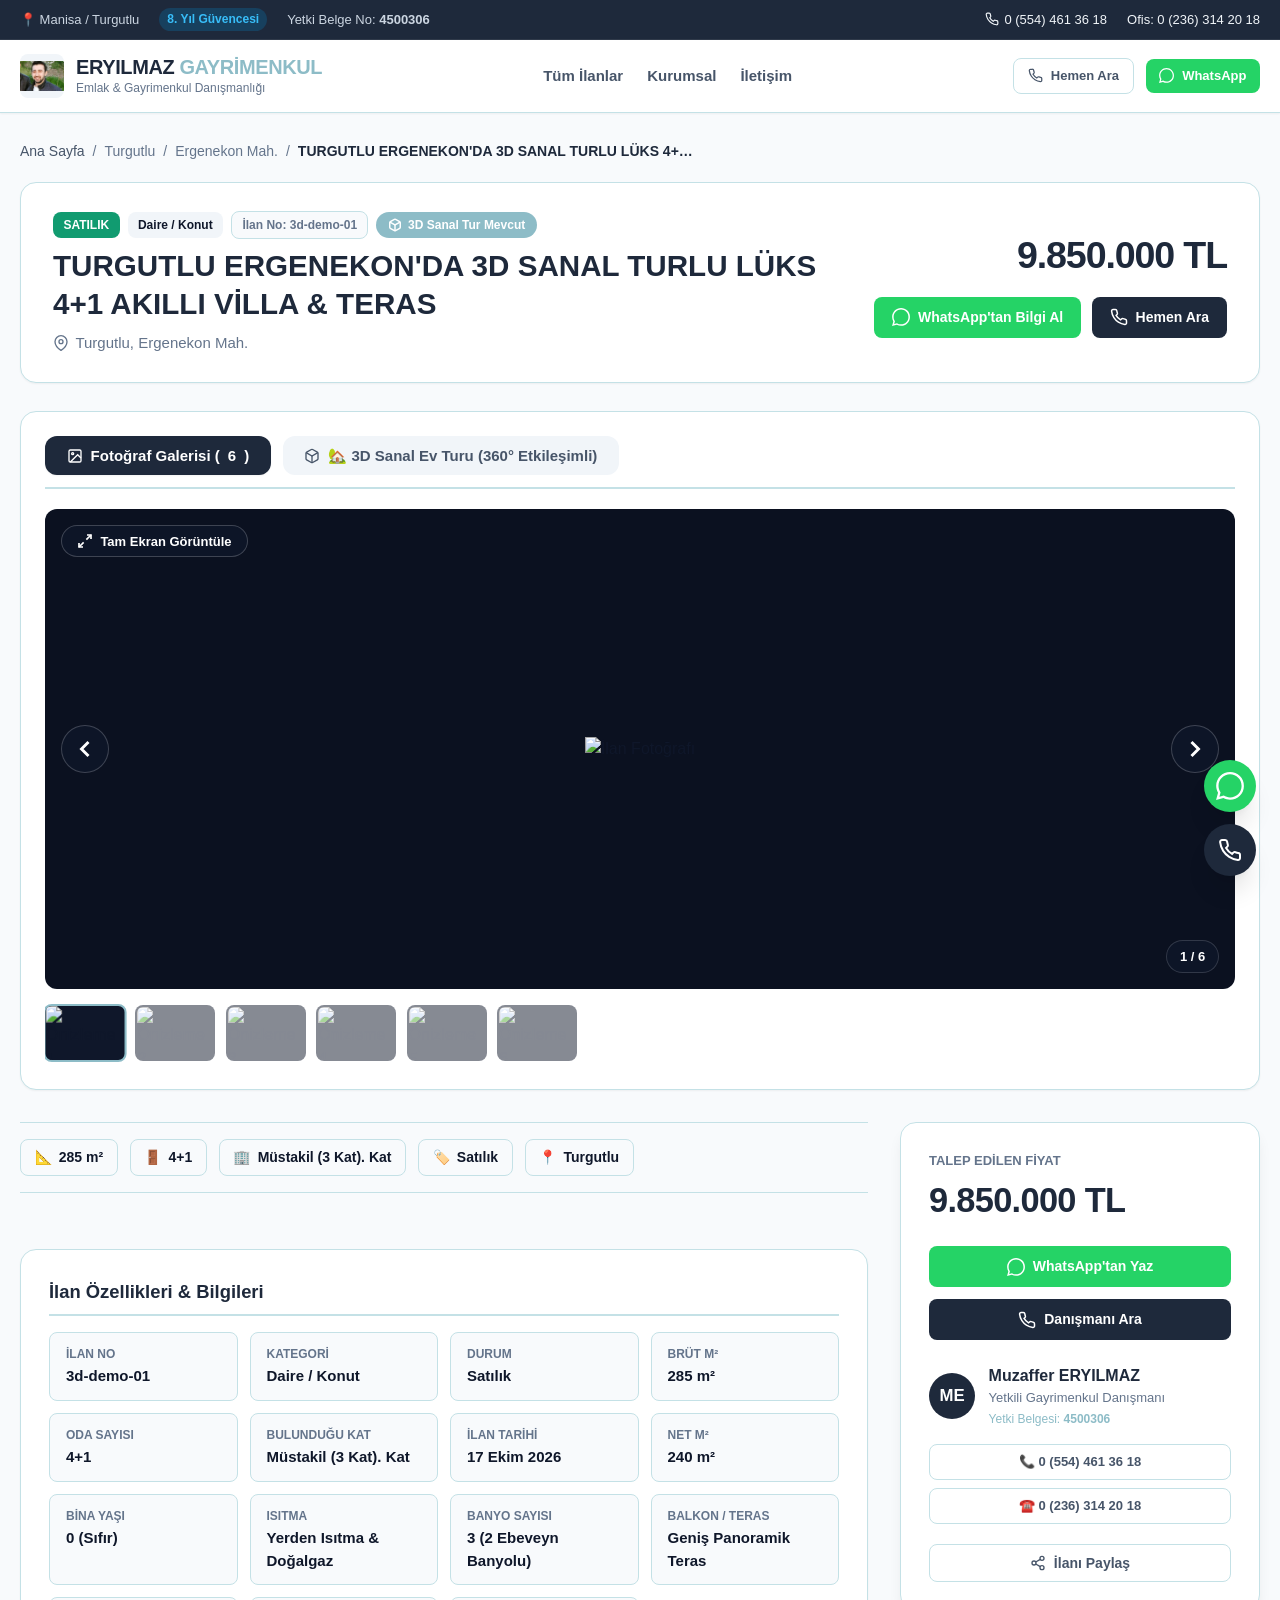
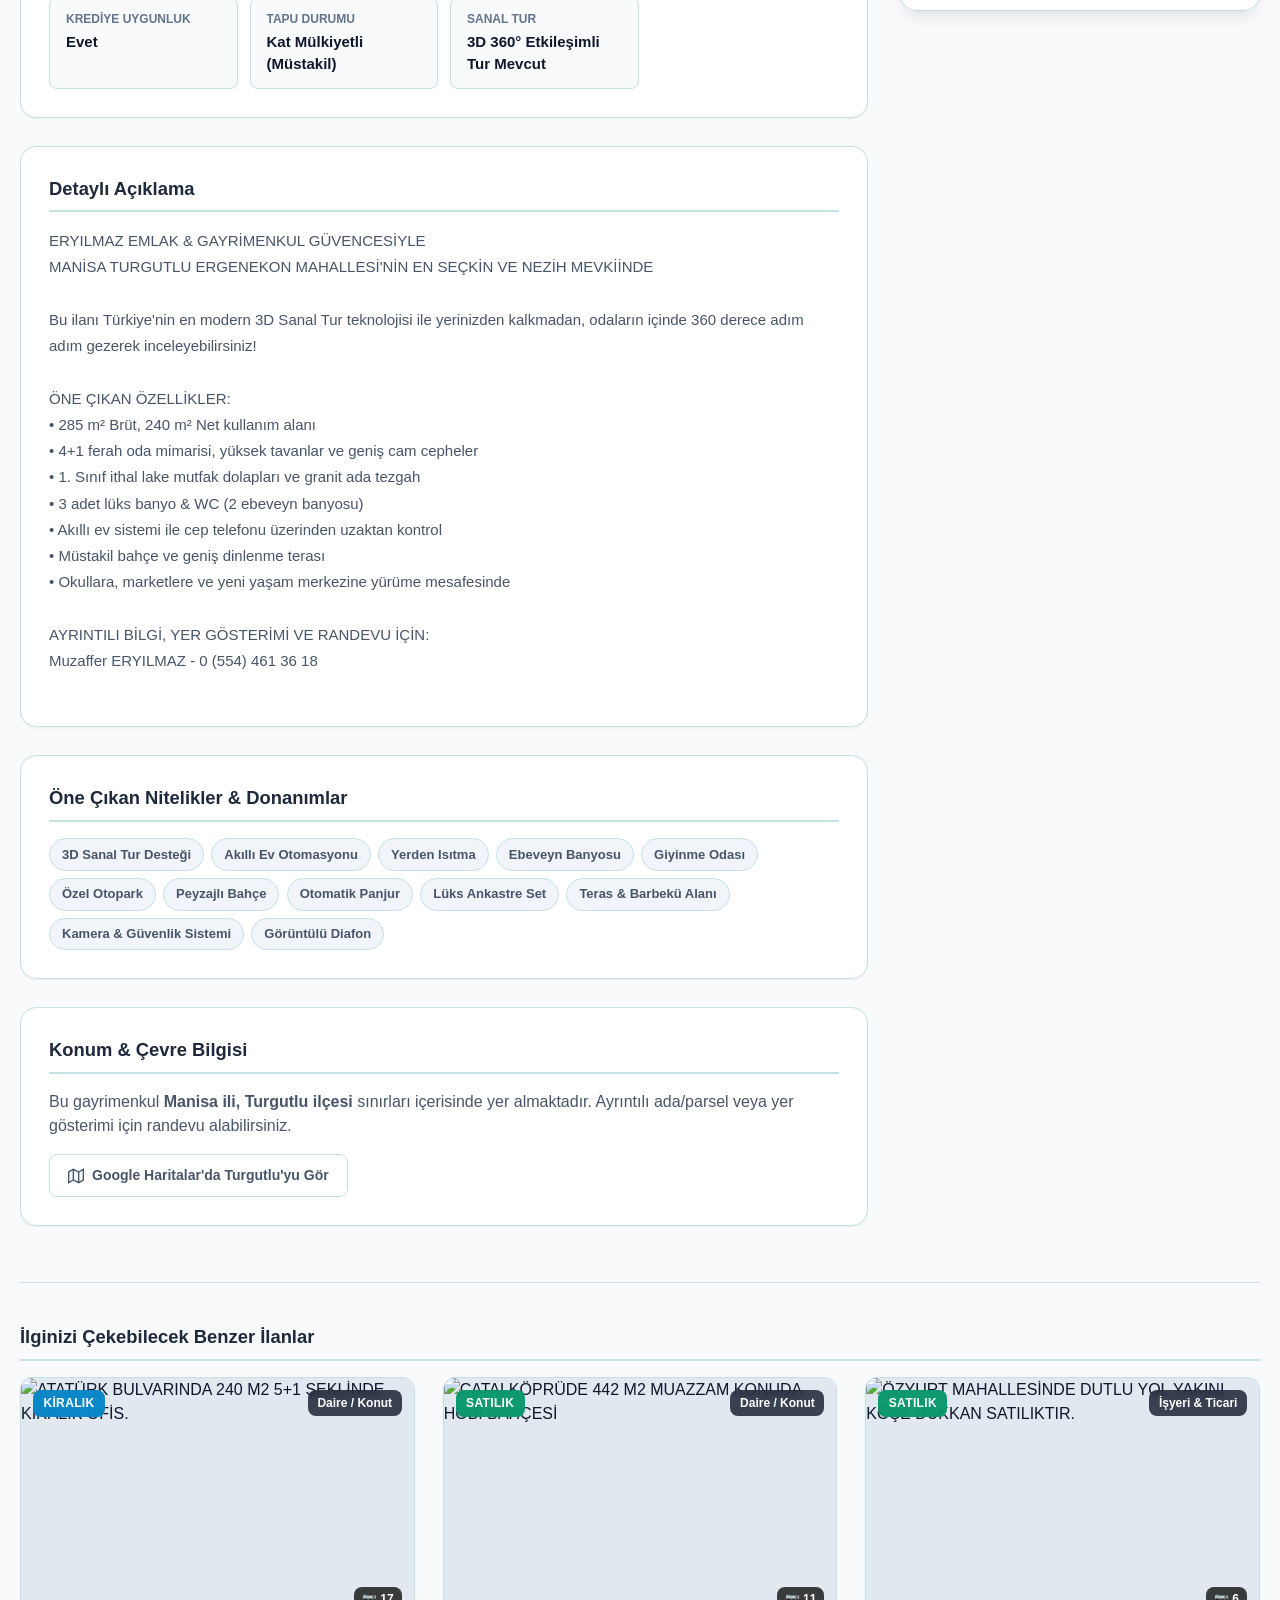
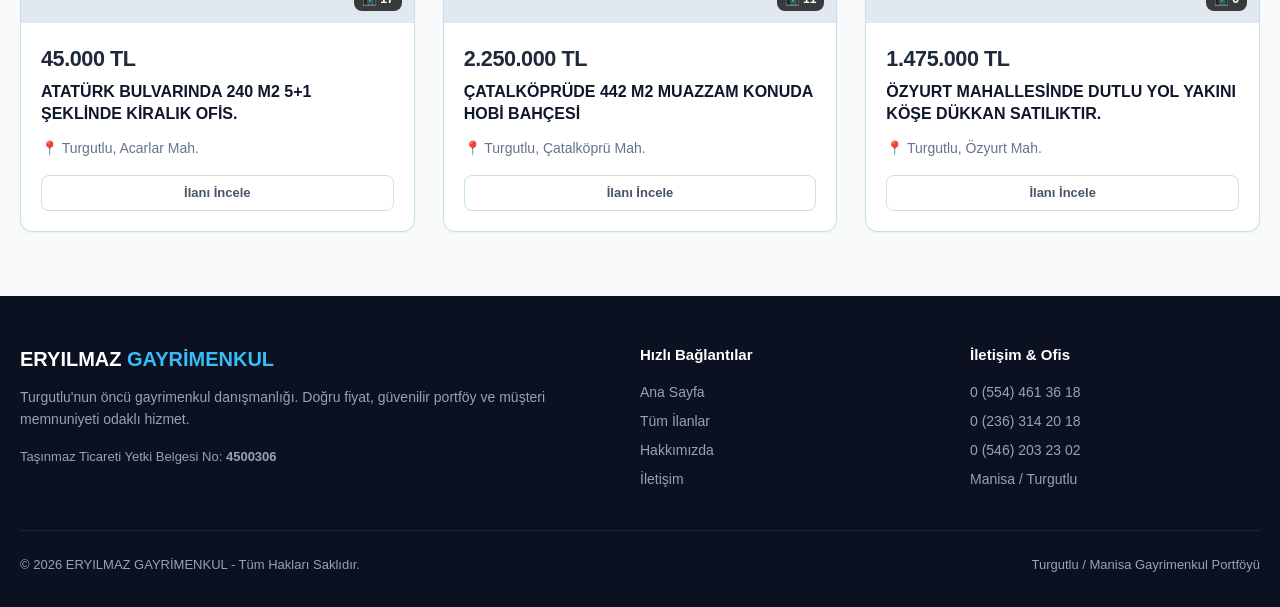
==== commit 057d3fdc: "fix: Sitenin ozgun temiz gorunumu geri getirildi, yeni renk paleti (#8DBCC7, #A4CCD9, #C4E1E6, #EBFF" ====
--- a/ilan.html
+++ b/ilan.html
@@ -12,12 +12,12 @@
   <!-- Favicon -->
   <link rel="icon" type="image/svg+xml" href="assets/icons/favicon.svg">
   
-  <!-- Leaflet CSS (Açık Kaynak, Telifsiz Harita Motoru) -->
-  <link rel="stylesheet" href="https://unpkg.com/leaflet@1.9.4/dist/leaflet.css" integrity="sha256-p4NxAoJBhIIN+hmNHrzRCf9tD/miZyoHS5obTRR9BMY=" crossorigin=""/>
-  <script src="https://unpkg.com/leaflet@1.9.4/dist/leaflet.js" integrity="sha256-20nQCchB9co0qIjJZRGuk2/Z9VM+kNiyxNV1lvTlZBo=" crossorigin=""></script>
-
-  <!-- Stylesheet (Arial, Özel Palet, Sıfır Gradyan) -->
-  <link rel="stylesheet" href="css/styles.css?v=4.0">
+  <!-- Pannellum 360 Virtual Tour Viewer (Hafif & Hızlı 3D Motoru) -->
+  <link rel="stylesheet" href="https://cdnjs.cloudflare.com/ajax/libs/pannellum/2.5.6/pannellum.css">
+  <script src="https://cdnjs.cloudflare.com/ajax/libs/pannellum/2.5.6/pannellum.js"></script>
+
+  <!-- Stylesheet (Arial, Yeni Renk Paleti, Sıfır Gradyan) -->
+  <link rel="stylesheet" href="css/styles.css?v=5.0">
 </head>
 <body>
 
@@ -90,326 +90,283 @@
         <span class="active" id="bc-title">İlan</span>
       </nav>
 
-      <!-- ==========================================================================
-           YAN YANA HERO BÖLÜMÜ: FOTOĞRAFLAR + DETAYLAR
-           Fotoğraflar tüm ekranı kaplamaz; kullanıcı fiyat ve özellikleri anında görür!
-           ========================================================================== -->
-      <section class="detail-hero-grid">
+      <!-- İlan Başlık & Fiyat Alanı -->
+      <section class="detail-header-card">
+        <div class="detail-header-left">
+          <div class="detail-badges-list">
+            <span id="detail-status-badge" class="badge-status-pill badge-satilik">Satılık</span>
+            <span id="detail-category-badge" class="badge-type-pill">Daire</span>
+            <span id="detail-id-pill" class="badge-id-pill">İlan No: -</span>
+            <span id="detail-3d-badge" class="badge-3d-pulsing" style="display: none;">
+              <svg width="14" height="14" viewBox="0 0 24 24" fill="none" stroke="currentColor" stroke-width="2.5"><path d="M21 16V8a2 2 0 0 0-1-1.73l-7-4a2 2 0 0 0-2 0l-7 4A2 2 0 0 0 3 8v8a2 2 0 0 0 1 1.73l7 4a2 2 0 0 0 2 0l7-4A2 2 0 0 0 21 16z"></path><polyline points="3.27 6.96 12 12.01 20.73 6.96"></polyline><line x1="12" y1="22.08" x2="12" y2="12"></line></svg>
+              3D Sanal Tur Mevcut
+            </span>
+          </div>
+
+          <h1 class="detail-main-title" id="detail-title">İlan Yükleniyor...</h1>
+          
+          <div class="detail-loc-row" id="detail-loc">
+            <svg width="16" height="16" viewBox="0 0 24 24" fill="none" stroke="currentColor" stroke-width="2"><path d="M21 10c0 7-9 13-9 13s-9-6-9-13a9 9 0 0 1 18 0z"></path><circle cx="12" cy="10" r="3"></circle></svg>
+            <span>Manisa, Turgutlu</span>
+          </div>
+        </div>
+
+        <div class="detail-header-right">
+          <div class="detail-price-text" id="detail-price">0 TL</div>
+          <div class="detail-quick-action-btns">
+            <a id="top-wa-btn" href="#" target="_blank" rel="noopener" class="btn btn-whatsapp">
+              <svg width="18" height="18" viewBox="0 0 24 24" fill="currentColor">
+                <path d="M.057 24l1.687-6.163c-1.041-1.804-1.588-3.849-1.587-5.946.003-6.556 5.338-11.891 11.893-11.891 3.181.001 6.167 1.24 8.413 3.488 2.245 2.248 3.481 5.236 3.48 8.414-.003 6.557-5.338 11.892-11.893 11.892-1.99-.001-3.951-.5-5.688-1.448l-6.305 1.654zm6.597-3.807c1.676.995 3.276 1.591 5.392 1.592 5.448 0 9.886-4.434 9.889-9.885.002-5.462-4.415-9.89-9.881-9.892-5.452 0-9.887 4.434-9.889 9.884-.001 2.225.651 3.891 1.746 5.634l-.999 3.648 3.742-.981z"/>
+              </svg>
+              WhatsApp'tan Bilgi Al
+            </a>
+            <a href="tel:05544613618" class="btn btn-primary">
+              <svg width="18" height="18" viewBox="0 0 24 24" fill="none" stroke="currentColor" stroke-width="2"><path d="M22 16.92v3a2 2 0 0 1-2.18 2 19.79 19.79 0 0 1-8.63-3.07 19.5 19.5 0 0 1-6-6 19.79 19.79 0 0 1-3.07-8.67A2 2 0 0 1 4.11 2h3a2 2 0 0 1 2 1.72 12.84 12.84 0 0 0 .7 2.81 2 2 0 0 1-.45 2.11L8.09 9.91a16 16 0 0 0 6 6l1.27-1.27a2 2 0 0 1 2.11-.45 12.84 12.84 0 0 0 2.81.7A2 2 0 0 1 22 16.92z"></path></svg>
+              Hemen Ara
+            </a>
+          </div>
+        </div>
+      </section>
+
+      <!-- MEDYA ALANI (Görseller & 3D Sanal Tur Sekmeleri) -->
+      <section class="detail-media-section">
         
-        <!-- SOL KOLON: MEDYA & 3D VEKTÖREL ALAN -->
-        <div class="detail-media-column">
-          <!-- Sekme Başlıkları -->
-          <div class="media-tabs-bar">
-            <button class="media-tab-btn active" id="tab-btn-photos">
-              <svg width="16" height="16" viewBox="0 0 24 24" fill="none" stroke="currentColor" stroke-width="2"><rect x="3" y="3" width="18" height="18" rx="2"/><circle cx="8.5" cy="8.5" r="1.5"/><path d="M21 15l-5-5L5 21"/></svg>
-              Fotoğraf Galerisi (<span id="photo-total-count">0</span>)
+        <!-- Eğer ilanda 3D tur varsa sekmeler görünür -->
+        <div class="media-tabs-bar" id="media-tabs-bar" style="display: none;">
+          <button class="media-tab-btn active" id="tab-btn-photos" data-tab="photos">
+            <svg width="16" height="16" viewBox="0 0 24 24" fill="none" stroke="currentColor" stroke-width="2"><rect x="3" y="3" width="18" height="18" rx="2" ry="2"></rect><circle cx="8.5" cy="8.5" r="1.5"></circle><polyline points="21 15 16 10 5 21"></polyline></svg>
+            Fotoğraf Galerisi (<span id="photo-tab-count">0</span>)
+          </button>
+          <button class="media-tab-btn" id="tab-btn-3d" data-tab="3d">
+            <svg width="16" height="16" viewBox="0 0 24 24" fill="none" stroke="currentColor" stroke-width="2"><path d="M21 16V8a2 2 0 0 0-1-1.73l-7-4a2 2 0 0 0-2 0l-7 4A2 2 0 0 0 3 8v8a2 2 0 0 0 1 1.73l7 4a2 2 0 0 0 2 0l7-4A2 2 0 0 0 21 16z"></path><polyline points="3.27 6.96 12 12.01 20.73 6.96"></polyline><line x1="12" y1="22.08" x2="12" y2="12"></line></svg>
+            🏡 3D Sanal Ev Turu (360° Etkileşimli)
+          </button>
+        </div>
+
+        <!-- 1. GÖRSEL GALERİSİ GÖRÜNÜMÜ -->
+        <div class="media-view-pane active" id="pane-photos">
+          <div class="detail-gallery-theater" id="gallery-theater-stage">
+            <button class="gallery-nav-btn gallery-prev" id="gallery-prev-btn" aria-label="Önceki">
+              <svg width="28" height="28" viewBox="0 0 24 24" fill="none" stroke="currentColor" stroke-width="2.5"><polyline points="15 18 9 12 15 6"></polyline></svg>
             </button>
-            <button class="media-tab-btn" id="tab-btn-3d" style="display:none;">
-              <svg width="16" height="16" viewBox="0 0 24 24" fill="none" stroke="currentColor" stroke-width="2"><path d="M21 16V8a2 2 0 0 0-1-1.73l-7-4a2 2 0 0 0-2 0l-7 4A2 2 0 0 0 3 8v8a2 2 0 0 0 1 1.73l7 4a2 2 0 0 0 2 0l7-4A2 2 0 0 0 21 16z"></path><polyline points="3.27 6.96 12 12.01 20.73 6.96"></polyline><line x1="12" y1="22.08" x2="12" y2="12"></line></svg>
-              3D Vektörel Ev Turu
+            
+            <img id="detail-main-img" class="detail-main-img" src="" alt="İlan Fotoğrafı" title="Tam ekran büyütmek için tıklayın">
+            
+            <button class="gallery-nav-btn gallery-next" id="gallery-next-btn" aria-label="Sonraki">
+              <svg width="28" height="28" viewBox="0 0 24 24" fill="none" stroke="currentColor" stroke-width="2.5"><polyline points="9 18 15 12 9 6"></polyline></svg>
             </button>
-          </div>
-
-          <!-- Fotoğraf Sahnesi -->
-          <div class="photo-viewport-wrap" id="view-photos-wrap">
-            <div class="main-photo-stage">
-              <img id="detail-main-img" src="" alt="İlan Fotoğrafı">
-              <div class="stage-counter" id="photo-counter">1 / 1</div>
-              <button class="stage-arrow-btn prev" id="btn-photo-prev" title="Önceki Fotoğraf">❮</button>
-              <button class="stage-arrow-btn next" id="btn-photo-next" title="Sonraki Fotoğraf">❯</button>
+
+            <button class="gallery-fullscreen-badge" id="btn-fullscreen-trigger">
+              <svg width="16" height="16" viewBox="0 0 24 24" fill="none" stroke="currentColor" stroke-width="2.5"><polyline points="15 3 21 3 21 9"></polyline><polyline points="9 21 3 21 3 15"></polyline><line x1="21" y1="3" x2="14" y2="10"></line><line x1="3" y1="21" x2="10" y2="14"></line></svg>
+              <span>Tam Ekran Görüntüle</span>
+            </button>
+
+            <div class="gallery-counter" id="detail-gallery-counter">1 / 1</div>
+          </div>
+
+          <div class="gallery-thumbs" id="detail-gallery-thumbs"></div>
+        </div>
+
+        <!-- 2. 3D SANAL EV TURU GÖRÜNÜMÜ (360 PANORAMA) -->
+        <div class="media-view-pane" id="pane-3d">
+          <div class="tour-container-card">
+            <!-- Oda Seçim Butonları -->
+            <div class="tour-rooms-nav" id="tour-rooms-nav"></div>
+
+            <!-- Pannellum 360 Sahnesi -->
+            <div id="panorama-viewer" class="panorama-viewer-box"></div>
+
+            <div class="tour-help-text">
+              💡 <strong>Nasıl Kullanılır:</strong> Fareyle veya parmağınızla görüntüyü 360° döndürün, tekerlekle yakınlaştırın. Yukarıdaki butonlardan farklı odalara geçebilirsiniz.
             </div>
-            <!-- Küçük Resimler Şeridi -->
-            <div class="thumbs-strip-scroll" id="photo-thumbs-strip"></div>
-          </div>
-
-          <!-- 3D Vektörel Ev Turu Sahnesi (Yalnızca destekleyen ilanlarda aktif) -->
-          <div class="vector-3d-wrapper" id="view-3d-wrap" style="display:none;">
-            <div class="vector-3d-toolbar">
-              <div class="vector-3d-toolbar-title">
-                <svg width="16" height="16" viewBox="0 0 24 24" fill="none" stroke="currentColor" stroke-width="2"><polygon points="12 2 2 7 12 12 22 7 12 2"></polygon><polyline points="2 17 12 22 22 17"></polyline><polyline points="2 12 12 17 22 12"></polyline></svg>
-                240 m² 5+1 Vektörel Kat Planı & Oda Gezisi
+          </div>
+        </div>
+
+      </section>
+
+      <!-- İLAN DETAY VE BİLGİ ALANI (İki Sütunlu Düzen) -->
+      <section class="detail-content-layout">
+        
+        <!-- Sol Sütun: Özellikler, Açıklama, Etiketler -->
+        <div class="detail-left-column">
+          
+          <!-- Hızlı Özet Çipleri -->
+          <div class="modal-quick-chips-bar" id="detail-quick-chips" style="margin-top: 0;"></div>
+
+          <!-- Teknik Özellikler Tablosu -->
+          <div class="detail-box">
+            <h2 class="section-heading">İlan Özellikleri & Bilgileri</h2>
+            <div class="modal-specs-grid" id="detail-specs-grid"></div>
+          </div>
+
+          <!-- İlan Açıklaması -->
+          <div class="detail-box">
+            <h2 class="section-heading">Detaylı Açıklama</h2>
+            <div class="modal-desc-card" style="background: transparent; border: none; padding: 0;">
+              <p class="modal-desc-text" id="detail-desc"></p>
+            </div>
+          </div>
+
+          <!-- Nitelikler / Donanımlar -->
+          <div class="detail-box" id="box-features">
+            <h2 class="section-heading">Öne Çıkan Nitelikler & Donanımlar</h2>
+            <div class="modal-tags-list" id="detail-features-list"></div>
+          </div>
+
+          <!-- Konum & Mahalle Bilgisi -->
+          <div class="detail-box">
+            <h2 class="section-heading">Konum & Çevre Bilgisi</h2>
+            <p style="color: var(--text-secondary); margin-bottom: 1rem;">
+              Bu gayrimenkul <strong>Manisa ili, Turgutlu ilçesi</strong> sınırları içerisinde yer almaktadır. Ayrıntılı ada/parsel veya yer gösterimi için randevu alabilirsiniz.
+            </p>
+            <a id="btn-maps-search" href="https://maps.google.com/?q=Turgutlu+Manisa" target="_blank" rel="noopener" class="btn btn-outline">
+              <svg width="16" height="16" viewBox="0 0 24 24" fill="none" stroke="currentColor" stroke-width="2"><polygon points="1 6 1 22 8 18 16 22 23 18 23 2 16 6 8 2 1 6"></polygon><line x1="8" y1="2" x2="8" y2="18"></line><line x1="16" y1="6" x2="16" y2="22"></line></svg>
+              Google Haritalar'da Turgutlu'yu Gör
+            </a>
+          </div>
+
+        </div>
+
+        <!-- Sağ Sütun: Yapışkan (Sticky) Danışman & Aksiyon Kartı -->
+        <aside class="detail-right-column">
+          <div class="sticky-contact-card">
+            <div class="sticky-price-label">Talep Edilen Fiyat</div>
+            <div class="sticky-price-val" id="sticky-price">0 TL</div>
+
+            <div class="sticky-action-buttons">
+              <a id="side-wa-btn" href="#" target="_blank" rel="noopener" class="btn btn-whatsapp" style="width: 100%;">
+                <svg width="18" height="18" viewBox="0 0 24 24" fill="currentColor">
+                  <path d="M.057 24l1.687-6.163c-1.041-1.804-1.588-3.849-1.587-5.946.003-6.556 5.338-11.891 11.893-11.891 3.181.001 6.167 1.24 8.413 3.488 2.245 2.248 3.481 5.236 3.48 8.414-.003 6.557-5.338 11.892-11.893 11.892-1.99-.001-3.951-.5-5.688-1.448l-6.305 1.654zm6.597-3.807c1.676.995 3.276 1.591 5.392 1.592 5.448 0 9.886-4.434 9.889-9.885.002-5.462-4.415-9.89-9.881-9.892-5.452 0-9.887 4.434-9.889 9.884-.001 2.225.651 3.891 1.746 5.634l-.999 3.648 3.742-.981z"/>
+                </svg>
+                WhatsApp'tan Yaz
+              </a>
+              <a href="tel:05544613618" class="btn btn-primary" style="width: 100%;">
+                <svg width="18" height="18" viewBox="0 0 24 24" fill="none" stroke="currentColor" stroke-width="2"><path d="M22 16.92v3a2 2 0 0 1-2.18 2 19.79 19.79 0 0 1-8.63-3.07 19.5 19.5 0 0 1-6-6 19.79 19.79 0 0 1-3.07-8.67A2 2 0 0 1 4.11 2h3a2 2 0 0 1 2 1.72 12.84 12.84 0 0 0 .7 2.81 2 2 0 0 1-.45 2.11L8.09 9.91a16 16 0 0 0 6 6l1.27-1.27a2 2 0 0 1 2.11-.45 12.84 12.84 0 0 0 2.81.7A2 2 0 0 1 22 16.92z"></path></svg>
+                Danışmanı Ara
+              </a>
+            </div>
+
+            <!-- Danışman Bilgileri -->
+            <div class="advisor-box" style="margin-top: 1.5rem; border: none; padding: 0; box-shadow: none;">
+              <div class="advisor-header">
+                <div class="advisor-avatar">ME</div>
+                <div>
+                  <div class="advisor-name">Muzaffer ERYILMAZ</div>
+                  <div class="advisor-role">Yetkili Gayrimenkul Danışmanı</div>
+                  <div class="advisor-doc">Yetki Belgesi: <strong>4500306</strong></div>
+                </div>
               </div>
-              <div class="vector-3d-controls">
-                <button class="control-btn active" id="btn-persp-iso">3D İzometrik</button>
-                <button class="control-btn" id="btn-persp-top">Kuşbakışı Plan</button>
-                <button class="control-btn" id="btn-persp-photo">Oda Görseli</button>
+              <div class="advisor-phones" style="margin-bottom: 0.75rem;">
+                <a href="tel:05544613618" class="btn btn-outline btn-sm">📞 0 (554) 461 36 18</a>
+                <a href="tel:02363142018" class="btn btn-outline btn-sm">☎️ 0 (236) 314 20 18</a>
               </div>
             </div>
 
-            <!-- İnteraktif SVG Sahnesi -->
-            <div class="vector-stage-container" id="vector-stage-box">
-              <svg id="isometric-svg-map" class="isometric-svg-canvas" viewBox="0 0 760 380">
-                <!-- Temel Zemin Izgarası -->
-                <rect x="20" y="20" width="720" height="340" rx="10" fill="#FAF7F2" stroke="#D2C4B4" stroke-width="2"/>
-                
-                <!-- Oda 1: Geniş Bulvar Balkonu / Teras (35 m²) -->
-                <polygon id="room-poly-balkon" class="room-polygon balkon" points="40,35 720,35 720,85 40,85" />
-                <text x="380" y="65" text-anchor="middle" font-size="12" font-weight="bold" fill="#1F2937">🌿 BULVAR BALKONU / TERAS (35 m²)</text>
-
-                <!-- Oda 2: Ana Salon (Bulvar Cepheli 65 m²) -->
-                <polygon id="room-poly-salon" class="room-polygon salon active-room" points="40,95 380,95 380,240 40,240" />
-                <text x="210" y="155" text-anchor="middle" font-size="14" font-weight="bold" fill="#1F2937">🛋️ ANA SALON</text>
-                <text x="210" y="175" text-anchor="middle" font-size="11" fill="#4B5563">65 m² • Bulvar Cepheli</text>
-
-                <!-- Oda 3: Yönetici & Baş Çalışma Odası (38 m²) -->
-                <polygon id="room-poly-yonetici" class="room-polygon yonetici" points="390,95 560,95 560,240 390,240" />
-                <text x="475" y="155" text-anchor="middle" font-size="13" font-weight="bold" fill="#1F2937">👔 YÖNETİCİ ODASI</text>
-                <text x="475" y="175" text-anchor="middle" font-size="11" fill="#4B5563">38 m² • Parke Zemin</text>
-
-                <!-- Oda 4: Toplantı / Ofis Odası 1 (28 m²) -->
-                <polygon id="room-poly-toplanti" class="room-polygon toplanti" points="570,95 720,95 720,240 570,240" />
-                <text x="645" y="155" text-anchor="middle" font-size="13" font-weight="bold" fill="#1F2937">👥 TOPLANTI ODASI</text>
-                <text x="645" y="175" text-anchor="middle" font-size="11" fill="#4B5563">28 m²</text>
-
-                <!-- Oda 5: Banyo & WC Islak Hacim (12 m²) -->
-                <polygon id="room-poly-banyo" class="room-polygon banyo" points="40,250 160,250 160,345 40,345" />
-                <text x="100" y="295" text-anchor="middle" font-size="11" font-weight="bold" fill="#1F2937">🚿 BANYO / WC</text>
-                <text x="100" y="315" text-anchor="middle" font-size="10" fill="#6B7280">12 m²</text>
-
-                <!-- Oda 6: Mutfak & Servis Alanı (16 m²) -->
-                <polygon id="room-poly-mutfak" class="room-polygon mutfak" points="170,250 310,250 310,345 170,345" />
-                <text x="240" y="295" text-anchor="middle" font-size="11" font-weight="bold" fill="#1F2937">☕ MUTFAK</text>
-                <text x="240" y="315" text-anchor="middle" font-size="10" fill="#6B7280">16 m² • Çay Servis</text>
-
-                <!-- Oda 7: Giriş Holü & Resepsiyon (22 m²) -->
-                <polygon id="room-poly-hol" class="room-polygon hol" points="320,250 520,250 520,345 320,345" />
-                <text x="420" y="295" text-anchor="middle" font-size="12" font-weight="bold" fill="#1F2937">🚪 GİRİŞ & HOL</text>
-                <text x="420" y="315" text-anchor="middle" font-size="10" fill="#6B7280">22 m² • Karşılama</text>
-
-                <!-- Oda 8: İkinci Çalışma Odası (24 m²) -->
-                <polygon id="room-poly-calisma" class="room-polygon calisma" points="530,250 720,250 720,345 530,345" />
-                <text x="625" y="295" text-anchor="middle" font-size="12" font-weight="bold" fill="#1F2937">📁 ÇALIŞMA ODASI 2</text>
-                <text x="625" y="315" text-anchor="middle" font-size="10" fill="#6B7280">24 m² • Arka Cephe</text>
-
-                <!-- Kamera Noktaları (Pulsing Vector Pins) -->
-                <g class="room-hotspot" data-room="salon" transform="translate(210, 120)">
-                  <circle r="14" fill="#81A6C6" opacity="0.35"/>
-                  <circle r="8" fill="#81A6C6" stroke="#FFFFFF" stroke-width="2"/>
-                </g>
-                <g class="room-hotspot" data-room="yonetici" transform="translate(475, 120)">
-                  <circle r="14" fill="#81A6C6" opacity="0.35"/>
-                  <circle r="8" fill="#81A6C6" stroke="#FFFFFF" stroke-width="2"/>
-                </g>
-                <g class="room-hotspot" data-room="toplanti" transform="translate(645, 120)">
-                  <circle r="14" fill="#81A6C6" opacity="0.35"/>
-                  <circle r="8" fill="#81A6C6" stroke="#FFFFFF" stroke-width="2"/>
-                </g>
-                <g class="room-hotspot" data-room="balkon" transform="translate(380, 55)">
-                  <circle r="14" fill="#81A6C6" opacity="0.35"/>
-                  <circle r="8" fill="#81A6C6" stroke="#FFFFFF" stroke-width="2"/>
-                </g>
-              </svg>
-
-              <!-- Oda Gerçek Fotoğrafı Katmanı (Tıklanan odanın fotoğrafı) -->
-              <div id="room-photo-overlay" style="display:none; position:absolute; inset:0; background:#000; align-items:center; justify-content:center;">
-                <img id="room-photo-img" src="" alt="Oda Fotoğrafı" style="max-width:100%; max-height:100%; object-fit:contain;">
-                <button id="btn-close-room-photo" style="position:absolute; top:10px; right:10px; background:#fff; padding:5px 10px; border-radius:4px; font-weight:bold; font-size:12px;">✕ Kapat & Plana Dön</button>
-              </div>
-            </div>
-
-            <!-- Seçili Oda Bilgi Kartı -->
-            <div class="active-room-viewcard">
-              <div class="room-view-left">
-                <img id="active-room-thumb" src="assets/properties/595551/img_02.jpg" class="room-thumb-preview" alt="Önizleme">
-                <div>
-                  <div class="room-meta-title" id="active-room-name">Ana Salon & Bulvar Cephesi (65 m²)</div>
-                  <div class="room-meta-desc" id="active-room-desc">Atatürk Bulvarı manzaralı, gün ışığı alan 65 m² geniş ana salon</div>
-                </div>
-              </div>
-              <div class="room-view-actions">
-                <button class="btn btn-outline btn-sm" id="btn-inspect-room-photo">📸 Fotoğrafı Aç</button>
-                <button class="btn btn-outline btn-sm" id="btn-prev-room">◀ Önceki</button>
-                <button class="btn btn-primary btn-sm" id="btn-next-room">Sonraki ▶</button>
-              </div>
-            </div>
-
-            <!-- Hızlı Oda Seçim Butonları -->
-            <div class="vector-rooms-pills" id="vector-pills-list"></div>
-          </div>
-        </div>
-
-        <!-- SAĞ KOLON: FİYAT, DETAYLAR, İLETİŞİM VE DANIŞMAN -->
-        <div class="detail-summary-column">
-          <div class="detail-summary-card">
-            <div class="summary-top-row">
-              <div class="summary-price" id="detail-price">-- TL</div>
-              <div class="summary-status-badge" id="detail-status">--</div>
-            </div>
-            
-            <h1 class="summary-title" id="detail-title">İlan Yükleniyor...</h1>
-            <div class="summary-location" id="detail-location">
-              <svg width="15" height="15" viewBox="0 0 24 24" fill="none" stroke="currentColor" stroke-width="2"><path d="M21 10c0 7-9 13-9 13s-9-6-9-13a9 9 0 0 1 18 0z"></path><circle cx="12" cy="10" r="3"></circle></svg>
-              <span>--</span>
-            </div>
-
-            <!-- Aksiyon Butonları (Kullanıcı tek tıkla ulaşabilsin) -->
-            <div class="summary-actions-grid">
-              <a id="btn-detail-wa" href="https://wa.me/905544613618" target="_blank" rel="noopener" class="btn-action-wa">
-                <svg width="18" height="18" viewBox="0 0 24 24" fill="currentColor"><path d="M.057 24l1.687-6.163c-1.041-1.804-1.588-3.849-1.587-5.946.003-6.556 5.338-11.891 11.893-11.891 3.181.001 6.167 1.24 8.413 3.488 2.245 2.248 3.481 5.236 3.48 8.414-.003 6.557-5.338 11.892-11.893 11.892-1.99-.001-3.951-.5-5.688-1.448l-6.305 1.654zm6.597-3.807c1.676.995 3.276 1.591 5.392 1.592 5.448 0 9.886-4.434 9.889-9.885.002-5.462-4.415-9.89-9.881-9.892-5.452 0-9.887 4.434-9.889 9.884-.001 2.225.651 3.891 1.746 5.634l-.999 3.648 3.742-.981z"/></svg>
-                WhatsApp Bilgi Al
-              </a>
-              <a href="tel:05544613618" class="btn-action-call">
-                <svg width="16" height="16" viewBox="0 0 24 24" fill="none" stroke="currentColor" stroke-width="2"><path d="M22 16.92v3a2 2 0 0 1-2.18 2 19.79 19.79 0 0 1-8.63-3.07 19.5 19.5 0 0 1-6-6 19.79 19.79 0 0 1-3.07-8.67A2 2 0 0 1 4.11 2h3a2 2 0 0 1 2 1.72 12.84 12.84 0 0 0 .7 2.81 2 2 0 0 1-.45 2.11L8.09 9.91a16 16 0 0 0 6 6l1.27-1.27a2 2 0 0 1 2.11-.45 12.84 12.84 0 0 0 2.81.7A2 2 0 0 1 22 16.92z"></path></svg>
-                0 (554) 461 36 18
-              </a>
-            </div>
-
-            <!-- Temel Özellikler Özeti (Yan yana 2 sütunlu sade kutu) -->
-            <div class="quick-specs-box">
-              <div class="specs-header-label">Öne Çıkan Özellikler</div>
-              <div class="specs-two-col" id="quick-specs-container">
-                <!-- Dinamik doldurulur -->
-              </div>
-            </div>
-
-            <!-- Danışman Bilgisi -->
-            <div class="agent-mini-card">
-              <div class="agent-avatar-box">ME</div>
-              <div class="agent-info-col">
-                <div class="agent-name">Muzaffer ERYILMAZ</div>
-                <div class="agent-role">Sorumlu Emlak Danışmanı • Yetki No: 4500306</div>
-              </div>
-            </div>
-          </div>
-        </div>
+            <button id="btn-share-page" class="btn btn-outline" style="width: 100%; margin-top: 0.5rem;">
+              <svg width="16" height="16" viewBox="0 0 24 24" fill="none" stroke="currentColor" stroke-width="2"><circle cx="18" cy="5" r="3"></circle><circle cx="6" cy="12" r="3"></circle><circle cx="18" cy="19" r="3"></circle><line x1="8.59" y1="13.51" x2="15.42" y2="17.49"></line><line x1="15.41" y1="6.51" x2="8.59" y2="10.49"></line></svg>
+              İlanı Paylaş
+            </button>
+          </div>
+        </aside>
+
       </section>
 
-      <!-- ==========================================================================
-           ORTA BÖLÜM: DETAYLI AÇIKLAMA VE TÜM ÖZELLİKLER
-           ========================================================================== -->
-      <section class="detail-content-grid">
-        <div class="content-col-main">
-          <!-- İlan Açıklaması -->
-          <div class="content-box">
-            <h2 class="box-heading">İlan Açıklaması</h2>
-            <div class="desc-text" id="detail-desc">Açıklama yükleniyor...</div>
-          </div>
-
-          <!-- İlan Donanımları & Özellikler -->
-          <div class="content-box">
-            <h2 class="box-heading">Gayrimenkul Özellikleri</h2>
-            <div class="features-tags-wrap" id="detail-features"></div>
-          </div>
-        </div>
-
-        <div class="content-col-side">
-          <!-- Kurumsal Güven Kutusu -->
-          <div class="content-box">
-            <h3 class="box-heading">Kurumsal Güvence</h3>
-            <p style="font-size:0.875rem; color:var(--text-secondary); line-height:1.6; margin-bottom:1rem;">
-              Eryılmaz Gayrimenkul, T.C. Ticaret Bakanlığı <strong>4500306</strong> numaralı Taşınmaz Ticareti Yetki Belgesi ile hizmet veren lisanslı bir emlak kuruluşudur.
-            </p>
-            <div style="font-size:0.8125rem; color:var(--text-muted); display:flex; flex-direction:column; gap:0.4rem;">
-              <div>📍 Ofis: Turgutlu / MANİSA</div>
-              <div>📞 Tel: 0 (236) 314 20 18</div>
-              <div>📱 GSM: 0 (554) 461 36 18</div>
-              <div>🕒 Çalışma Saatleri: 09:00 - 19:00</div>
-            </div>
-          </div>
-        </div>
+      <!-- BENZER İLANLAR BÖLÜMÜ -->
+      <section class="similar-listings-section">
+        <h2 class="section-heading">İlginizi Çekebilecek Benzer İlanlar</h2>
+        <div class="listings-grid" id="similar-listings-grid" style="margin-bottom: 0;"></div>
       </section>
 
-      <!-- ==========================================================================
-           KONUM BİLGİSİ & ÇEVRESEL İMKANLAR BÖLÜMÜ (Ek2 Özgün Uygulama)
-           Telif haklarına tabi olmayan açık kaynak Leaflet haritası & Turgutlu POI
-           ========================================================================== -->
-      <section class="location-section-card">
-        <div class="location-header">
-          <div class="location-title-row">
-            <h2 class="location-main-title">Konum Bilgisi</h2>
-            <div class="location-sub-address">
-              <svg width="15" height="15" viewBox="0 0 24 24" fill="none" stroke="currentColor" stroke-width="2"><path d="M21 10c0 7-9 13-9 13s-9-6-9-13a9 9 0 0 1 18 0z"></path><circle cx="12" cy="10" r="3"></circle></svg>
-              <span id="map-address-label">Manisa, Turgutlu, Acarlar Mahallesi (Atatürk Bulvarı)</span>
-            </div>
-          </div>
-          <div style="font-size:0.8125rem; font-weight:bold; color:var(--c-blue-primary);">
-            📍 Turgutlu Merkez Bölgesi
-          </div>
-        </div>
-
-        <!-- Harita Gövdesi -->
-        <div class="map-canvas-container">
-          <div id="turgutlu-leaflet-map"></div>
-        </div>
-
-        <!-- Ek2 Referanslı Kategori Filtre Butonları -->
-        <div class="poi-filter-bar">
-          <button class="poi-filter-btn active" data-poi-category="all">
-            Tümü
-          </button>
-          <button class="poi-filter-btn" data-poi-category="ulasim">
-            <svg width="14" height="14" viewBox="0 0 24 24" fill="none" stroke="currentColor" stroke-width="2"><rect x="3" y="3" width="18" height="14" rx="2"/><path d="M7 21h10"/><path d="M12 17v4"/></svg>
-            Ulaşım
-          </button>
-          <button class="poi-filter-btn" data-poi-category="saglik">
-            <svg width="14" height="14" viewBox="0 0 24 24" fill="none" stroke="currentColor" stroke-width="2"><path d="M20.84 4.61a5.5 5.5 0 0 0-7.78 0L12 5.67l-1.06-1.06a5.5 5.5 0 0 0-7.78 7.78l1.06 1.06L12 21.23l7.78-7.78 1.06-1.06a5.5 5.5 0 0 0 0-7.78z"></path></svg>
-            Sağlık Kurumları
-          </button>
-          <button class="poi-filter-btn" data-poi-category="egitim">
-            <svg width="14" height="14" viewBox="0 0 24 24" fill="none" stroke="currentColor" stroke-width="2"><path d="M22 10v6M2 10l10-5 10 5-10 5z"/><path d="M6 12v5c3 3 9 3 12 0v-5"/></svg>
-            Eğitim Kurumları
-          </button>
-          <button class="poi-filter-btn" data-poi-category="alisveris">
-            <svg width="14" height="14" viewBox="0 0 24 24" fill="none" stroke="currentColor" stroke-width="2"><circle cx="9" cy="21" r="1"/><circle cx="20" cy="21" r="1"/><path d="M1 1h4l2.68 13.39a2 2 0 0 0 2 1.61h9.72a2 2 0 0 0 2-1.61L23 6H6"/></svg>
-            Alışveriş
-          </button>
-        </div>
-
-        <!-- Yakındaki Noktaların Mesafe Listesi -->
-        <div class="poi-items-list" id="poi-items-container">
-          <!-- Dinamik doldurulur -->
-        </div>
-      </section>
-
-      <!-- ==========================================================================
-           BENZER İLANLAR BÖLÜMÜ
-           ========================================================================== -->
-      <section class="related-listings-section">
-        <h2 class="related-title">İlgilenebileceğiniz Diğer Portföyler</h2>
-        <div class="listings-grid" id="related-listings-grid"></div>
-      </section>
-
     </div>
   </main>
 
-  <!-- 4. Footer -->
+  <!-- %100 TAM EKRAN LIGHTBOX -->
+  <div class="lightbox-fullscreen" id="lightbox-fullscreen" role="dialog" aria-modal="true">
+    <div class="lightbox-top-bar">
+      <div class="lightbox-title-text" id="lightbox-title-text">Fotoğraf Galerisi</div>
+      <div class="lightbox-counter-badge" id="lightbox-counter">1 / 1</div>
+      <button class="lightbox-close-btn" id="lightbox-close-btn" aria-label="Tam Ekrandan Çık">
+        <svg width="26" height="26" viewBox="0 0 24 24" fill="none" stroke="currentColor" stroke-width="2.5"><line x1="18" y1="6" x2="6" y2="18"></line><line x1="6" y1="6" x2="18" y2="18"></line></svg>
+      </button>
+    </div>
+
+    <div class="lightbox-viewport">
+      <button class="lightbox-nav-btn lightbox-prev" id="lightbox-prev-btn" aria-label="Önceki">
+        <svg width="34" height="34" viewBox="0 0 24 24" fill="none" stroke="currentColor" stroke-width="2.5"><polyline points="15 18 9 12 15 6"></polyline></svg>
+      </button>
+
+      <div class="lightbox-img-wrapper">
+        <img id="lightbox-main-img" class="lightbox-main-img" src="" alt="Tam Ekran Fotoğraf">
+      </div>
+
+      <button class="lightbox-nav-btn lightbox-next" id="lightbox-next-btn" aria-label="Sonraki">
+        <svg width="34" height="34" viewBox="0 0 24 24" fill="none" stroke="currentColor" stroke-width="2.5"><polyline points="9 18 15 12 9 6"></polyline></svg>
+      </button>
+    </div>
+
+    <div class="lightbox-bottom-bar">
+      <div class="lightbox-thumbs" id="lightbox-thumbs"></div>
+    </div>
+  </div>
+
+  <!-- Footer -->
   <footer class="site-footer">
     <div class="container">
       <div class="footer-grid">
         <div>
-          <div class="brand-name">ERYILMAZ <span>GAYRİMENKUL</span></div>
-          <p class="footer-col-desc">
-            Manisa Turgutlu ve çevresinde satılık, kiralık konut, arsa, ticari gayrimenkul ve hobi bahçesi portföyümüzle 8 yıldır güvenilir danışmanlık sağlıyoruz.
+          <div class="footer-brand">ERYILMAZ <span>GAYRİMENKUL</span></div>
+          <p style="line-height: 1.6; margin-bottom: 1rem;">
+            Turgutlu'nun öncü gayrimenkul danışmanlığı. Doğru fiyat, güvenilir portföy ve müşteri memnuniyeti odaklı hizmet.
           </p>
-        </div>
-        <div>
-          <div class="footer-heading">Hızlı Erişim</div>
+          <p style="font-size: 0.8125rem;">
+            Taşınmaz Ticareti Yetki Belgesi No: <strong>4500306</strong>
+          </p>
+        </div>
+
+        <div class="footer-col">
+          <h4>Hızlı Bağlantılar</h4>
           <ul class="footer-links">
             <li><a href="index.html">Ana Sayfa</a></li>
             <li><a href="index.html#ilanlar">Tüm İlanlar</a></li>
-            <li><a href="ilan.html?id=595551">3D Ev Turu (595551)</a></li>
+            <li><a href="index.html#hakkimizda">Hakkımızda</a></li>
             <li><a href="index.html#iletisim">İletişim</a></li>
           </ul>
         </div>
-        <div>
-          <div class="footer-heading">İletişim & Ofis</div>
+
+        <div class="footer-col">
+          <h4>İletişim & Ofis</h4>
           <ul class="footer-links">
-            <li>Yetki No: 4500306</li>
-            <li>GSM: 0 (554) 461 36 18</li>
-            <li>Ofis: 0 (236) 314 20 18</li>
-            <li>Turgutlu / MANİSA</li>
+            <li><a href="tel:05544613618">0 (554) 461 36 18</a></li>
+            <li><a href="tel:02363142018">0 (236) 314 20 18</a></li>
+            <li><a href="tel:05462032302">0 (546) 203 23 02</a></li>
+            <li><span>Manisa / Turgutlu</span></li>
           </ul>
         </div>
       </div>
+
       <div class="footer-bottom">
-        <div>© 2026 ERYILMAZ GAYRİMENKUL - Tüm Hakları Saklıdır.</div>
-        <div>Taşınmaz Ticareti Yetki Belge No: 4500306</div>
+        <div>&copy; 2026 ERYILMAZ GAYRİMENKUL - Tüm Hakları Saklıdır.</div>
+        <div>Turgutlu / Manisa Gayrimenkul Portföyü</div>
       </div>
     </div>
   </footer>
 
-  <!-- Veri ve Sayfa Mantığı -->
+  <!-- Yüzen Hızlı Butonlar -->
+  <div class="floating-actions">
+    <a id="float-wa-link" href="https://wa.me/905544613618" target="_blank" rel="noopener" class="floating-btn float-wa" title="WhatsApp ile İletişim">
+      <svg width="28" height="28" viewBox="0 0 24 24" fill="currentColor">
+        <path d="M.057 24l1.687-6.163c-1.041-1.804-1.588-3.849-1.587-5.946.003-6.556 5.338-11.891 11.893-11.891 3.181.001 6.167 1.24 8.413 3.488 2.245 2.248 3.481 5.236 3.48 8.414-.003 6.557-5.338 11.892-11.893 11.892-1.99-.001-3.951-.5-5.688-1.448l-6.305 1.654zm6.597-3.807c1.676.995 3.276 1.591 5.392 1.592 5.448 0 9.886-4.434 9.889-9.885.002-5.462-4.415-9.89-9.881-9.892-5.452 0-9.887 4.434-9.889 9.884-.001 2.225.651 3.891 1.746 5.634l-.999 3.648 3.742-.981z"/>
+      </svg>
+    </a>
+    <a href="tel:05544613618" class="floating-btn float-phone" title="Hemen Ara">
+      <svg width="24" height="24" viewBox="0 0 24 24" fill="none" stroke="currentColor" stroke-width="2"><path d="M22 16.92v3a2 2 0 0 1-2.18 2 19.79 19.79 0 0 1-8.63-3.07 19.5 19.5 0 0 1-6-6 19.79 19.79 0 0 1-3.07-8.67A2 2 0 0 1 4.11 2h3a2 2 0 0 1 2 1.72 12.84 12.84 0 0 0 .7 2.81 2 2 0 0 1-.45 2.11L8.09 9.91a16 16 0 0 0 6 6l1.27-1.27a2 2 0 0 1 2.11-.45 12.84 12.84 0 0 0 2.81.7A2 2 0 0 1 22 16.92z"></path></svg>
+    </a>
+  </div>
+
+  <div class="toast" id="toast">Bildirim</div>
+
+  <!-- JavaScript Kodları -->
   <script src="js/data.js"></script>
-  <script src="js/detail.js?v=4.0"></script>
+  <script src="js/detail.js?v=2.0"></script>
 </body>
 </html>
--- a/css/styles.css
+++ b/css/styles.css
@@ -1,62 +1,47 @@
-/* ==========================================================================
-   ERYILMAZ GAYRİMENKUL - KURUMSAL EMLAK PLATFORMU
-   Tasarım Sistemi: Özel Doğal Renk Paleti & Yalın Minimalist Mimari
-   Renk Paleti: #81A6C6 | #AACDDC | #F3E3D0 | #D2C4B4
-   Tipografi: Arial, Helvetica, sans-serif (Kesin kural: Webfont / Yapay zeka süslemesi yok)
-   Gradyan: YOK (Tüm geçişler katı, doğal ve dengeli renk tonlarıyla kurgulanmıştır)
-   ========================================================================== */
-
 :root {
-  /* Kullanıcının Sağladığı Özel Renk Paleti */
-  --c-blue-primary: #81A6C6;
-  --c-blue-soft: #AACDDC;
-  --c-cream-bg: #F3E3D0;
-  --c-taupe-neutral: #D2C4B4;
-
-  /* Semantik Renkler */
-  --primary: #81A6C6;
-  --primary-dark: #5C82A2;
-  --primary-light: #AACDDC;
-  --primary-soft: #EAF1F7;
-  
-  --accent: #81A6C6;
-  --accent-hover: #678EAF;
-  --accent-warm: #F3E3D0;
-  --accent-taupe: #D2C4B4;
-
-  --whatsapp: #25D366;
-  --whatsapp-dark: #1EBE5D;
-
-  --bg-body: #FAF7F2;
-  --bg-card: #FFFFFF;
-  --bg-subtle: #F3E3D0;
-  --bg-tint: #F7EFE5;
-
-  --border: #D2C4B4;
-  --border-light: #E8DFD5;
-  --border-strong: #81A6C6;
-
-  --text-primary: #1F2937;
-  --text-secondary: #4B5563;
-  --text-muted: #6B7280;
-  --text-light: #9CA3AF;
-  --text-on-dark: #FFFFFF;
-
-  --radius-xs: 4px;
+  /* Özel Doğal Renk Paleti */
+  --palette-c1: #8DBCC7;
+  --palette-c2: #A4CCD9;
+  --palette-c3: #C4E1E6;
+  --palette-c4: #EBFFD8;
+
+  --primary: #1e293b;
+  --primary-light: #334155;
+  --accent: #8DBCC7;
+  --accent-hover: #75aab6;
+  --accent-soft: #C4E1E6;
+  --accent-light: #A4CCD9;
+  --accent-mint: #EBFFD8;
+
+  --success: #059669;
+  --success-soft: #EBFFD8;
+  --warning: #d97706;
+  --warning-soft: #fef3c7;
+
+  --bg-body: #f8fafc;
+  --bg-card: #ffffff;
+  --border: #C4E1E6;
+  --border-focus: #8DBCC7;
+
+  --text-primary: #0f172a;
+  --text-secondary: #475569;
+  --text-muted: #64748b;
+  --text-light: #94a3b8;
+
   --radius-sm: 8px;
-  --radius-md: 10px;
-  --radius-lg: 14px;
+  --radius-md: 12px;
+  --radius-lg: 16px;
   --radius-full: 9999px;
 
-  --shadow-sm: 0 1px 3px rgba(0, 0, 0, 0.05);
-  --shadow: 0 4px 8px rgba(0, 0, 0, 0.06);
-  --shadow-md: 0 8px 16px rgba(0, 0, 0, 0.08);
-
-  --transition: all 0.2s ease;
-  --max-width: 1240px;
-}
-
-/* ---------------- RESET & TEMEL ---------------- */
+  --shadow-sm: 0 1px 2px 0 rgb(0 0 0 / 0.05);
+  --shadow: 0 4px 6px -1px rgb(0 0 0 / 0.07), 0 2px 4px -2px rgb(0 0 0 / 0.05);
+  --shadow-md: 0 10px 15px -3px rgb(0 0 0 / 0.08), 0 4px 6px -4px rgb(0 0 0 / 0.04);
+  --shadow-xl: 0 20px 25px -5px rgb(0 0 0 / 0.1), 0 8px 10px -6px rgb(0 0 0 / 0.06);
+
+  --transition: all 0.2s cubic-bezier(0.4, 0, 0.2, 1);
+  --max-width: 1280px;
+}
+
 * {
   box-sizing: border-box;
   margin: 0;
@@ -72,12 +57,14 @@
   -webkit-font-smoothing: antialiased;
 }
 
+body, button, input, select, textarea {
+  font-family: Arial, Helvetica, sans-serif !important;
+}
+
 body {
-  font-family: Arial, Helvetica, sans-serif !important;
   min-height: 100vh;
   display: flex;
   flex-direction: column;
-  background-color: var(--bg-body);
 }
 
 a {
@@ -85,11 +72,8 @@
   text-decoration: none;
 }
 
-button, input, select, textarea {
-  font-family: Arial, Helvetica, sans-serif !important;
-}
-
 button {
+  font-family: inherit;
   cursor: pointer;
   border: none;
   background: none;
@@ -108,13 +92,13 @@
   width: 100%;
 }
 
-/* ---------------- ÜST GÜVEN ÇUBUĞU ---------------- */
+/* ---------------- TOP NOTIFICATION BAR ---------------- */
 .top-notice {
-  background: var(--c-blue-primary);
-  color: #FFFFFF;
+  background: var(--primary);
+  color: #cbd5e1;
   font-size: 0.8125rem;
-  padding: 0.55rem 0;
-  border-bottom: 1px solid rgba(0, 0, 0, 0.06);
+  padding: 0.5rem 0;
+  border-bottom: 1px solid rgba(255, 255, 255, 0.08);
 }
 .top-notice .container {
   display: flex;
@@ -129,39 +113,40 @@
   gap: 1.25rem;
 }
 .top-notice a {
-  color: #FFFFFF;
+  color: #f1f5f9;
+  transition: var(--transition);
   display: inline-flex;
   align-items: center;
   gap: 0.35rem;
-  font-weight: 500;
-  transition: var(--transition);
 }
 .top-notice a:hover {
-  color: var(--c-cream-bg);
+  color: #38bdf8;
 }
 .top-badge {
-  background: rgba(255, 255, 255, 0.2);
-  color: #FFFFFF;
-  padding: 0.15rem 0.55rem;
+  background: rgba(2, 132, 199, 0.25);
+  color: #38bdf8;
+  padding: 0.15rem 0.5rem;
   border-radius: var(--radius-full);
-  font-weight: bold;
+  font-weight: 600;
   font-size: 0.75rem;
 }
 
-/* ---------------- ANA HEADER ---------------- */
+/* ---------------- HEADER ---------------- */
 .site-header {
-  background: #FFFFFF;
-  border-bottom: 2px solid var(--c-blue-soft);
+  background: var(--bg-card);
+  border-bottom: 1px solid var(--border);
   position: sticky;
   top: 0;
   z-index: 50;
+  backdrop-filter: blur(12px);
+  background: rgba(255, 255, 255, 0.95);
   box-shadow: var(--shadow-sm);
 }
 .header-inner {
   display: flex;
   align-items: center;
   justify-content: space-between;
-  height: 70px;
+  height: 72px;
 }
 .brand-link {
   display: flex;
@@ -172,9 +157,8 @@
   width: 44px;
   height: 44px;
   object-fit: contain;
-  border-radius: var(--radius-xs);
-  border: 1px solid var(--border-light);
-  background: #FFFFFF;
+  border-radius: var(--radius-sm);
+  background: #f1f5f9;
 }
 .brand-text-col {
   display: flex;
@@ -182,16 +166,18 @@
 }
 .brand-name {
   font-size: 1.25rem;
-  font-weight: bold;
-  letter-spacing: -0.3px;
-  color: var(--text-primary);
+  font-weight: 800;
+  letter-spacing: -0.02em;
+  color: var(--primary);
+  line-height: 1.2;
 }
 .brand-name span {
-  color: var(--c-blue-primary);
+  color: var(--accent);
 }
 .brand-sub {
   font-size: 0.75rem;
   color: var(--text-muted);
+  font-weight: 500;
 }
 .header-nav {
   display: flex;
@@ -202,144 +188,151 @@
   font-size: 0.9375rem;
   font-weight: 600;
   color: var(--text-secondary);
-  padding: 0.5rem 0.25rem;
-  transition: var(--transition);
-  border-bottom: 2px solid transparent;
+  transition: var(--transition);
 }
 .header-nav a:hover {
-  color: var(--c-blue-primary);
-  border-bottom-color: var(--c-blue-primary);
+  color: var(--accent);
 }
 .header-actions {
   display: flex;
   align-items: center;
   gap: 0.75rem;
 }
-
-/* ---------------- BUTONLAR ---------------- */
 .btn {
   display: inline-flex;
   align-items: center;
   justify-content: center;
   gap: 0.5rem;
-  padding: 0.65rem 1.15rem;
+  padding: 0.625rem 1.125rem;
   font-size: 0.875rem;
-  font-weight: bold;
-  border-radius: var(--radius-sm);
-  transition: var(--transition);
+  font-weight: 600;
+  border-radius: var(--radius-sm);
+  transition: var(--transition);
+  text-decoration: none;
   white-space: nowrap;
+}
+.btn-primary {
+  background: var(--primary);
+  color: #fff;
+}
+.btn-primary:hover {
+  background: var(--primary-light);
+  transform: translateY(-1px);
+}
+.btn-accent {
+  background: var(--accent);
+  color: #fff;
+}
+.btn-accent:hover {
+  background: var(--accent-hover);
+  transform: translateY(-1px);
+}
+.btn-whatsapp {
+  background: #25D366;
+  color: #fff;
+}
+.btn-whatsapp:hover {
+  background: #1eb956;
+  transform: translateY(-1px);
+}
+.btn-outline {
+  border: 1px solid var(--border);
+  color: var(--text-secondary);
+  background: var(--bg-card);
+}
+.btn-outline:hover {
+  border-color: var(--border-focus);
+  color: var(--text-primary);
+  background: #f1f5f9;
 }
 .btn-sm {
   padding: 0.45rem 0.85rem;
   font-size: 0.8125rem;
-}
-.btn-primary {
-  background: var(--c-blue-primary);
-  color: #FFFFFF;
-  border: 1px solid var(--c-blue-primary);
-}
-.btn-primary:hover {
-  background: var(--primary-dark);
-  border-color: var(--primary-dark);
-}
-.btn-outline {
-  background: #FFFFFF;
-  color: var(--text-primary);
-  border: 1px solid var(--c-taupe-neutral);
-}
-.btn-outline:hover {
-  background: var(--c-cream-bg);
-  border-color: var(--c-blue-primary);
-  color: var(--c-blue-primary);
-}
-.btn-whatsapp {
-  background: var(--whatsapp);
-  color: #FFFFFF;
-  border: 1px solid var(--whatsapp);
-}
-.btn-whatsapp:hover {
-  background: var(--whatsapp-dark);
-}
-
-/* ---------------- HERO BÖLÜMÜ (ANA SAYFA) ---------------- */
+  border-radius: var(--radius-sm);
+}
+
+/* ---------------- HERO / BANNER ---------------- */
 .hero {
-  background: var(--c-cream-bg);
-  padding: 3rem 0 2.5rem;
+  padding: 3.5rem 0 2.5rem;
+  background: var(--bg-body);
   border-bottom: 1px solid var(--border);
+  text-align: center;
 }
 .hero-tag {
   display: inline-flex;
   align-items: center;
-  gap: 0.4rem;
-  background: #FFFFFF;
-  border: 1px solid var(--c-taupe-neutral);
-  color: var(--c-blue-primary);
-  font-size: 0.8125rem;
-  font-weight: bold;
+  gap: 0.5rem;
+  background: var(--accent-soft);
+  color: var(--primary);
   padding: 0.35rem 0.85rem;
   border-radius: var(--radius-full);
+  font-size: 0.8125rem;
+  font-weight: 600;
   margin-bottom: 1rem;
 }
 .hero-title {
-  font-size: 2.25rem;
-  font-weight: bold;
-  line-height: 1.25;
+  font-size: clamp(1.85rem, 4vw, 2.75rem);
+  font-weight: 800;
+  color: var(--primary);
+  letter-spacing: -0.03em;
+  line-height: 1.2;
+  margin-bottom: 0.75rem;
+}
+.hero-title span {
+  color: var(--accent);
+}
+.hero-desc {
+  max-width: 680px;
+  margin: 0 auto 2rem;
+  color: var(--text-secondary);
+  font-size: 1.05rem;
+}
+
+/* ---------------- SEARCH & FILTER PANEL ---------------- */
+.filter-card {
+  background: var(--bg-card);
+  border: 1px solid var(--border);
+  border-radius: var(--radius-lg);
+  padding: 1.25rem;
+  box-shadow: var(--shadow-md);
+  margin-top: 1rem;
+  text-align: left;
+}
+.filter-tabs {
+  display: flex;
+  gap: 0.5rem;
+  margin-bottom: 1.25rem;
+  border-bottom: 1px solid var(--border);
+  padding-bottom: 0.75rem;
+}
+.tab-btn {
+  padding: 0.5rem 1.25rem;
+  font-weight: 600;
+  font-size: 0.9375rem;
+  color: var(--text-muted);
+  border-radius: var(--radius-sm);
+  transition: var(--transition);
+}
+.tab-btn:hover {
   color: var(--text-primary);
-  margin-bottom: 0.75rem;
-}
-.hero-title span {
-  color: var(--c-blue-primary);
-}
-.hero-desc {
-  font-size: 1rem;
-  color: var(--text-secondary);
-  max-width: 640px;
-  margin-bottom: 1.75rem;
-}
-
-/* ---------------- ARAMA VE FİLTRELEME ALANI ---------------- */
-.filter-card {
-  background: #FFFFFF;
-  border-radius: var(--radius-md);
-  border: 1px solid var(--c-taupe-neutral);
-  box-shadow: var(--shadow);
-  padding: 1.25rem;
-}
-.filter-tabs {
-  display: flex;
-  gap: 0.5rem;
-  border-bottom: 1px solid var(--border-light);
-  padding-bottom: 0.85rem;
-  margin-bottom: 1.25rem;
-}
-.tab-btn {
-  padding: 0.5rem 1rem;
-  font-size: 0.875rem;
-  font-weight: bold;
-  color: var(--text-secondary);
-  border-radius: var(--radius-sm);
-  background: var(--bg-body);
-  border: 1px solid var(--border-light);
-  transition: var(--transition);
-}
-.tab-btn:hover {
-  background: var(--c-cream-bg);
+  background: #f1f5f9;
 }
 .tab-btn.active {
-  background: var(--c-blue-primary);
-  color: #FFFFFF;
-  border-color: var(--c-blue-primary);
-}
-.badge-count {
+  background: var(--primary);
+  color: #fff;
+}
+.tab-btn .badge-count {
+  display: inline-block;
+  margin-left: 0.35rem;
   font-size: 0.75rem;
   opacity: 0.85;
-  margin-left: 0.25rem;
-}
+}
+
 .filter-grid {
   display: grid;
-  grid-template-columns: repeat(auto-fit, minmax(200px, 1fr)) auto;
-  gap: 1rem;
-  align-items: flex-end;
+  grid-template-columns: 2fr 1fr 1fr 1fr auto;
+  gap: 0.85rem;
+  align-items: center;
 }
 .form-group {
   display: flex;
@@ -348,9 +341,9 @@
 }
 .form-label {
   font-size: 0.75rem;
-  font-weight: bold;
+  font-weight: 600;
   text-transform: uppercase;
-  letter-spacing: 0.5px;
+  letter-spacing: 0.04em;
   color: var(--text-muted);
 }
 .input-wrap {
@@ -360,1122 +353,1409 @@
 }
 .input-wrap svg {
   position: absolute;
-  left: 0.75rem;
-  color: var(--text-muted);
+  left: 0.85rem;
+  color: var(--text-light);
+  pointer-events: none;
 }
 .form-input, .form-select {
   width: 100%;
-  height: 42px;
-  padding: 0 0.75rem;
-  font-size: 0.875rem;
-  border: 1px solid var(--c-taupe-neutral);
-  border-radius: var(--radius-sm);
-  background: #FFFFFF;
+  padding: 0.65rem 0.85rem;
+  font-size: 0.9375rem;
+  font-family: inherit;
   color: var(--text-primary);
-  transition: var(--transition);
-}
-.form-input.input-with-icon {
-  padding-left: 2.25rem;
+  background: #fff;
+  border: 1px solid var(--border);
+  border-radius: var(--radius-sm);
+  transition: var(--transition);
+}
+.input-with-icon {
+  padding-left: 2.35rem;
 }
 .form-input:focus, .form-select:focus {
   outline: none;
-  border-color: var(--c-blue-primary);
-  box-shadow: 0 0 0 2px rgba(129, 166, 198, 0.25);
-}
+  border-color: var(--accent);
+  box-shadow: 0 0 0 3px rgba(2, 132, 199, 0.15);
+}
+
 .quick-category-pills {
   display: flex;
-  align-items: center;
+  flex-wrap: wrap;
   gap: 0.5rem;
-  flex-wrap: wrap;
   margin-top: 1rem;
-  padding-top: 0.85rem;
-  border-top: 1px solid var(--border-light);
+  align-items: center;
 }
 .quick-label {
   font-size: 0.8125rem;
-  font-weight: bold;
+  font-weight: 600;
   color: var(--text-muted);
 }
 .category-pill {
-  padding: 0.3rem 0.75rem;
   font-size: 0.8125rem;
+  font-weight: 600;
+  padding: 0.35rem 0.85rem;
   border-radius: var(--radius-full);
-  background: #FFFFFF;
-  border: 1px solid var(--c-taupe-neutral);
+  background: #f1f5f9;
   color: var(--text-secondary);
-  font-weight: 600;
+  border: 1px solid transparent;
   transition: var(--transition);
 }
 .category-pill:hover {
-  background: var(--c-cream-bg);
+  background: #e2e8f0;
   color: var(--text-primary);
 }
 .category-pill.active {
-  background: var(--c-blue-primary);
-  color: #FFFFFF;
-  border-color: var(--c-blue-primary);
-}
-
-/* ---------------- İLANLAR BÖLÜMÜ (ANA SAYFA) ---------------- */
-.section-listings {
-  padding: 2.5rem 0 4rem;
-}
-.section-header-row {
+  background: var(--accent-soft);
+  color: var(--accent);
+  border-color: rgba(2, 132, 199, 0.3);
+}
+
+/* ---------------- RESULTS BAR ---------------- */
+.results-bar {
+  padding: 1.5rem 0 1rem;
   display: flex;
   align-items: center;
   justify-content: space-between;
-  margin-bottom: 1.5rem;
   flex-wrap: wrap;
   gap: 1rem;
 }
-.section-title {
-  font-size: 1.5rem;
-  font-weight: bold;
+.results-count {
+  font-size: 1.125rem;
+  font-weight: 700;
   color: var(--text-primary);
 }
-.results-info {
+.results-count span {
+  color: var(--accent);
+}
+.results-sorting {
+  display: flex;
+  align-items: center;
+  gap: 0.75rem;
+}
+.results-sorting label {
   font-size: 0.875rem;
   color: var(--text-muted);
-}
-
+  font-weight: 500;
+}
+.sort-select {
+  padding: 0.45rem 0.85rem;
+  font-size: 0.875rem;
+  border: 1px solid var(--border);
+  border-radius: var(--radius-sm);
+  background: #fff;
+  color: var(--text-primary);
+  font-family: inherit;
+}
+
+/* ---------------- LISTINGS GRID ---------------- */
 .listings-grid {
   display: grid;
-  grid-template-columns: repeat(auto-fill, minmax(290px, 1fr));
-  gap: 1.5rem;
-}
-
-/* İlan Kartı */
+  grid-template-columns: repeat(auto-fill, minmax(360px, 1fr));
+  gap: 1.75rem;
+  margin-bottom: 4rem;
+}
+
 .listing-card {
-  background: #FFFFFF;
+  background: var(--bg-card);
+  border: 1px solid var(--border);
   border-radius: var(--radius-md);
-  border: 1px solid var(--border-light);
   overflow: hidden;
+  box-shadow: var(--shadow-sm);
   transition: var(--transition);
   display: flex;
   flex-direction: column;
+  position: relative;
 }
 .listing-card:hover {
-  transform: translateY(-3px);
-  border-color: var(--c-blue-primary);
+  transform: translateY(-4px);
   box-shadow: var(--shadow-md);
-}
-
-/* 3D Vitrin Rozetli Kart */
-.listing-card.featured-card {
-  border: 2px solid var(--c-blue-primary);
-  background: #FFFFFF;
-}
-
-.card-media-wrap {
+  border-color: #cbd5e1;
+}
+
+.card-img-wrap {
   position: relative;
   aspect-ratio: 16 / 10;
-  background: var(--c-cream-bg);
   overflow: hidden;
+  background: #e2e8f0;
+  cursor: pointer;
 }
 .card-img {
   width: 100%;
   height: 100%;
   object-fit: cover;
-  transition: transform 0.3s ease;
+  transition: transform 0.4s ease;
 }
 .listing-card:hover .card-img {
-  transform: scale(1.03);
-}
-.card-badges-top {
-  position: absolute;
-  top: 0.65rem;
-  left: 0.65rem;
-  right: 0.65rem;
-  display: flex;
-  justify-content: space-between;
-  align-items: center;
-  pointer-events: none;
-}
-.card-badge {
-  padding: 0.25rem 0.55rem;
-  font-size: 0.75rem;
-  font-weight: bold;
-  border-radius: var(--radius-xs);
-  text-transform: uppercase;
-}
-.badge-status {
-  background: var(--c-blue-primary);
-  color: #FFFFFF;
-}
-.badge-status.kiralik {
-  background: var(--primary-dark);
-}
-.badge-status.satilik {
-  background: var(--c-blue-primary);
-}
-.badge-3d {
-  background: #1F2937;
-  color: #FFFFFF;
-  border: 1px solid var(--c-blue-soft);
-  display: inline-flex;
-  align-items: center;
-  gap: 0.25rem;
-}
-.card-photo-count {
-  position: absolute;
-  bottom: 0.65rem;
-  right: 0.65rem;
-  background: rgba(0, 0, 0, 0.7);
-  color: #FFFFFF;
-  font-size: 0.75rem;
-  padding: 0.15rem 0.45rem;
-.card-img-wrap {
-  position: relative;
-  aspect-ratio: 16 / 10;
-  background: var(--c-cream-bg);
-  overflow: hidden;
-  display: block;
+  transform: scale(1.05);
 }
 .card-badge-status {
   position: absolute;
-  top: 0.65rem;
-  left: 0.65rem;
-  padding: 0.25rem 0.55rem;
+  top: 0.75rem;
+  left: 0.75rem;
   font-size: 0.75rem;
-  font-weight: bold;
-  border-radius: var(--radius-xs);
+  font-weight: 700;
+  padding: 0.3rem 0.65rem;
+  border-radius: var(--radius-sm);
   text-transform: uppercase;
-  color: #FFFFFF;
-  background: var(--c-blue-primary);
+  letter-spacing: 0.03em;
+  backdrop-filter: blur(4px);
   z-index: 2;
 }
-.card-badge-status.badge-kiralik {
-  background: var(--primary-dark);
-}
-.card-badge-status.badge-satilik {
-  background: var(--c-blue-primary);
+.badge-satilik {
+  background: rgba(5, 150, 105, 0.95);
+  color: #fff;
+}
+.badge-kiralik {
+  background: rgba(2, 132, 199, 0.95);
+  color: #fff;
 }
 .card-badge-type {
   position: absolute;
-  top: 0.65rem;
-  right: 0.65rem;
-  padding: 0.25rem 0.55rem;
-  font-size: 0.7rem;
+  top: 0.75rem;
+  right: 0.75rem;
+  background: rgba(15, 23, 42, 0.8);
+  color: #fff;
+  font-size: 0.75rem;
   font-weight: 600;
-  border-radius: var(--radius-xs);
-  background: rgba(255, 255, 255, 0.9);
-  color: var(--text-primary);
+  padding: 0.25rem 0.6rem;
+  border-radius: var(--radius-sm);
+  backdrop-filter: blur(4px);
   z-index: 2;
-}
-.badge-3d-pulsing {
-  background: #1F2937;
-  color: #FFFFFF;
-  border: 1px solid var(--c-blue-soft);
-  padding: 0.25rem 0.55rem;
-  border-radius: var(--radius-xs);
-  font-size: 0.75rem;
-  font-weight: bold;
-  display: inline-flex;
-  align-items: center;
-  gap: 0.25rem;
 }
 .card-badge-photos {
   position: absolute;
-  bottom: 0.65rem;
-  right: 0.65rem;
+  bottom: 0.75rem;
+  right: 0.75rem;
   background: rgba(0, 0, 0, 0.75);
-  color: #FFFFFF;
-  font-size: 0.75rem;
-  padding: 0.15rem 0.45rem;
-  border-radius: var(--radius-xs);
-  display: flex;
-  align-items: center;
-  gap: 0.25rem;
-  z-index: 2;
-}
-.card-meta-chips {
-  display: flex;
-  align-items: center;
-  gap: 0.5rem;
-  flex-wrap: wrap;
-  margin-bottom: 0.85rem;
-}
-.meta-chip {
-  display: inline-flex;
-  align-items: center;
-  gap: 0.25rem;
+  color: #fff;
   font-size: 0.75rem;
   font-weight: 600;
-  color: var(--text-secondary);
-  background: var(--bg-body);
-  border: 1px solid var(--border-light);
   padding: 0.2rem 0.5rem;
-  border-radius: var(--radius-xs);
-}
-.card-footer {
-  display: grid;
-  grid-template-columns: 1fr auto;
-  gap: 0.5rem;
-  padding-top: 0.75rem;
-  border-top: 1px solid var(--border-light);
-  margin-top: auto;
+  border-radius: var(--radius-sm);
+  display: flex;
+  align-items: center;
+  gap: 0.3rem;
+  z-index: 2;
 }
 
 .card-body {
-  padding: 1rem;
+  padding: 1.25rem;
   display: flex;
   flex-direction: column;
   flex: 1;
 }
-.card-price-row {
-  display: flex;
-  align-items: baseline;
-  justify-content: space-between;
-  margin-bottom: 0.5rem;
-}
 .card-price {
-  font-size: 1.25rem;
-  font-weight: bold;
+  font-size: 1.35rem;
+  font-weight: 800;
+  color: var(--primary);
+  margin-bottom: 0.35rem;
+  letter-spacing: -0.02em;
+}
+.card-title {
+  font-size: 1rem;
+  font-weight: 700;
   color: var(--text-primary);
-}
-.card-category {
-  font-size: 0.75rem;
-  font-weight: 600;
-  color: var(--text-muted);
-  background: var(--bg-body);
-  padding: 0.15rem 0.45rem;
-  border-radius: var(--radius-xs);
-  border: 1px solid var(--border-light);
-}
-.card-title {
-  font-size: 0.9375rem;
-  font-weight: bold;
-  color: var(--text-primary);
-  line-height: 1.35;
-  margin-bottom: 0.5rem;
+  line-height: 1.4;
+  margin-bottom: 0.75rem;
   display: -webkit-box;
   -webkit-line-clamp: 2;
   -webkit-box-orient: vertical;
   overflow: hidden;
-  min-height: 2.7em;
+  height: 2.8rem;
+  cursor: pointer;
+}
+.card-title:hover {
+  color: var(--accent);
 }
 .card-location {
   display: flex;
   align-items: center;
   gap: 0.35rem;
+  color: var(--text-muted);
+  font-size: 0.875rem;
+  margin-bottom: 1rem;
+}
+.card-meta-chips {
+  display: flex;
+  align-items: center;
+  flex-wrap: wrap;
+  gap: 0.75rem;
+  padding: 0.75rem 0;
+  border-top: 1px solid var(--border);
+  border-bottom: 1px solid var(--border);
+  margin-bottom: 1rem;
+  color: var(--text-secondary);
   font-size: 0.8125rem;
+  font-weight: 600;
+}
+.meta-chip {
+  display: inline-flex;
+  align-items: center;
+  gap: 0.35rem;
+}
+
+.card-footer {
+  margin-top: auto;
+  display: flex;
+  align-items: center;
+  gap: 0.5rem;
+}
+.card-footer .btn {
+  flex: 1;
+}
+
+/* ---------------- EMPTY STATE ---------------- */
+.empty-state {
+  grid-column: 1 / -1;
+  text-align: center;
+  padding: 4rem 1rem;
+  background: var(--bg-card);
+  border: 1px dashed var(--border);
+  border-radius: var(--radius-lg);
+}
+.empty-state svg {
+  color: var(--text-light);
+  margin-bottom: 1rem;
+}
+.empty-state h3 {
+  font-size: 1.25rem;
+  color: var(--text-primary);
+  margin-bottom: 0.5rem;
+}
+.empty-state p {
   color: var(--text-muted);
-  margin-bottom: 0.85rem;
-}
-.card-specs-row {
+  margin-bottom: 1.25rem;
+}
+
+/* ---------------- ABOUT & TRUST SECTION ---------------- */
+.about-section {
+  background: var(--bg-card);
+  border-top: 1px solid var(--border);
+  border-bottom: 1px solid var(--border);
+  padding: 4rem 0;
+}
+.about-grid {
+  display: grid;
+  grid-template-columns: 1fr 1fr;
+  gap: 3rem;
+  align-items: center;
+}
+.about-badge {
+  display: inline-block;
+  font-size: 0.8125rem;
+  font-weight: 700;
+  color: var(--accent);
+  background: var(--accent-soft);
+  padding: 0.3rem 0.75rem;
+  border-radius: var(--radius-full);
+  margin-bottom: 0.75rem;
+}
+.about-title {
+  font-size: 2rem;
+  font-weight: 800;
+  color: var(--primary);
+  margin-bottom: 1rem;
+  line-height: 1.25;
+}
+.about-desc {
+  color: var(--text-secondary);
+  font-size: 1rem;
+  line-height: 1.7;
+  margin-bottom: 1.5rem;
+}
+.trust-cards-grid {
+  display: grid;
+  grid-template-columns: 1fr 1fr;
+  gap: 1rem;
+}
+.trust-item {
+  padding: 1.25rem;
+  background: var(--bg-body);
+  border: 1px solid var(--border);
+  border-radius: var(--radius-md);
+}
+.trust-item-title {
+  font-size: 1.35rem;
+  font-weight: 800;
+  color: var(--primary);
+  margin-bottom: 0.25rem;
+}
+.trust-item-sub {
+  font-size: 0.875rem;
+  color: var(--text-muted);
+}
+
+.contact-card-box {
+  background: var(--primary);
+  color: #fff;
+  border-radius: var(--radius-lg);
+  padding: 2.25rem;
+  box-shadow: var(--shadow-xl);
+}
+.contact-card-box h3 {
+  font-size: 1.5rem;
+  font-weight: 700;
+  margin-bottom: 0.5rem;
+}
+.contact-card-box p {
+  color: #94a3b8;
+  font-size: 0.9375rem;
+  margin-bottom: 1.5rem;
+}
+.contact-list {
+  display: flex;
+  flex-direction: column;
+  gap: 1rem;
+  margin-bottom: 1.75rem;
+}
+.contact-row {
+  display: flex;
+  align-items: center;
+  gap: 0.75rem;
+  color: #f1f5f9;
+  font-size: 0.9375rem;
+}
+.contact-row svg {
+  color: #38bdf8;
+}
+
+/* ---------------- FOOTER ---------------- */
+.site-footer {
+  background: #0b1120;
+  color: #94a3b8;
+  padding: 3rem 0 2rem;
+  font-size: 0.875rem;
+  margin-top: auto;
+}
+.footer-grid {
+  display: grid;
+  grid-template-columns: 2fr 1fr 1fr;
+  gap: 2.5rem;
+  margin-bottom: 2.5rem;
+}
+.footer-brand {
+  font-size: 1.25rem;
+  font-weight: 800;
+  color: #fff;
+  margin-bottom: 0.75rem;
+}
+.footer-brand span {
+  color: #38bdf8;
+}
+.footer-col h4 {
+  font-size: 0.9375rem;
+  font-weight: 700;
+  color: #fff;
+  margin-bottom: 1rem;
+}
+.footer-links {
+  list-style: none;
+  display: flex;
+  flex-direction: column;
+  gap: 0.5rem;
+}
+.footer-links a {
+  color: #94a3b8;
+  transition: var(--transition);
+}
+.footer-links a:hover {
+  color: #fff;
+}
+.footer-bottom {
+  border-top: 1px solid rgba(255, 255, 255, 0.08);
+  padding-top: 1.5rem;
   display: flex;
   align-items: center;
   justify-content: space-between;
-  padding-top: 0.75rem;
-  border-top: 1px solid var(--border-light);
-  margin-top: auto;
+  flex-wrap: wrap;
+  gap: 1rem;
   font-size: 0.8125rem;
-  color: var(--text-secondary);
+}
+
+/* ================================================================ */
+/* 7. KUSURSUZ VE NET İLAN DETAY MODALI (HER EKRANDA TAM AÇILIR)     */
+/* ================================================================ */
+.modal-overlay {
+  position: fixed;
+  inset: 0;
+  background: rgba(15, 23, 42, 0.8);
+  backdrop-filter: blur(8px);
+  z-index: 100;
+  display: none;
+  align-items: center;
+  justify-content: center;
+  padding: 1rem;
+}
+.modal-overlay.active {
+  display: flex;
+}
+.modal-container {
+  background: var(--bg-card);
+  border-radius: var(--radius-lg);
+  max-width: 1140px;
+  width: 95vw;
+  max-height: 94vh;
+  display: flex;
+  flex-direction: column;
+  overflow: hidden;
+  box-shadow: 0 25px 50px -12px rgba(0, 0, 0, 0.4);
+  animation: modalScaleIn 0.25s cubic-bezier(0.16, 1, 0.3, 1);
+  position: relative;
+}
+@keyframes modalScaleIn {
+  from { opacity: 0; transform: scale(0.97) translateY(12px); }
+  to { opacity: 1; transform: scale(1) translateY(0); }
+}
+
+/* Üst Sabit Başlık Çubuğu */
+.modal-header-bar {
+  background: #ffffff;
+  padding: 1.25rem 1.75rem;
+  border-bottom: 1px solid var(--border);
+  display: flex;
+  align-items: center;
+  justify-content: space-between;
+  gap: 1.5rem;
+  flex-shrink: 0;
+}
+.modal-header-left {
+  flex: 1;
+  min-width: 0;
+}
+.modal-badges-inline {
+  display: flex;
+  align-items: center;
+  gap: 0.5rem;
+  margin-bottom: 0.35rem;
+  flex-wrap: wrap;
+}
+.badge-status-pill {
+  font-size: 0.75rem;
+  font-weight: 700;
+  padding: 0.25rem 0.65rem;
+  border-radius: var(--radius-sm);
+  text-transform: uppercase;
+}
+.badge-type-pill {
+  font-size: 0.75rem;
+  font-weight: 700;
+  padding: 0.25rem 0.65rem;
+  border-radius: var(--radius-sm);
+  background: #f1f5f9;
+  color: var(--text-primary);
+}
+.badge-id-pill {
+  font-size: 0.75rem;
   font-weight: 600;
-}
-.spec-item {
-  display: inline-flex;
-  align-items: center;
-  gap: 0.25rem;
-}
-
-/* ==========================================================================
-   İLAN DETAY SAYFASI (ilan.html) - YALIN VE DENGELİ DÜZEN
-   Sol: Fotoğraflar & 3D Vektörel Tur | Sağ: Fiyat, Detaylar ve İletişim
-   ========================================================================== */
-.detail-page-container {
-  padding: 1.25rem 0 3.5rem;
-}
-
-/* Breadcrumbs */
-.breadcrumb-nav {
+  padding: 0.25rem 0.65rem;
+  border-radius: var(--radius-sm);
+  background: #f8fafc;
+  color: var(--text-muted);
+  border: 1px solid var(--border);
+}
+
+.modal-header-title {
+  font-size: 1.35rem;
+  font-weight: 800;
+  color: var(--primary);
+  line-height: 1.3;
+  white-space: nowrap;
+  overflow: hidden;
+  text-overflow: ellipsis;
+}
+.modal-header-loc {
+  display: flex;
+  align-items: center;
+  gap: 0.35rem;
+  font-size: 0.875rem;
+  color: var(--text-muted);
+  margin-top: 0.25rem;
+}
+
+.modal-header-right {
+  display: flex;
+  align-items: center;
+  gap: 1.25rem;
+  flex-shrink: 0;
+}
+.modal-header-price {
+  font-size: 1.75rem;
+  font-weight: 800;
+  color: var(--primary);
+  letter-spacing: -0.02em;
+  white-space: nowrap;
+}
+.modal-header-buttons {
   display: flex;
   align-items: center;
   gap: 0.5rem;
-  font-size: 0.8125rem;
-  color: var(--text-muted);
-  margin-bottom: 1rem;
-  flex-wrap: wrap;
-}
-.breadcrumb-nav a {
-  color: var(--c-blue-primary);
-  font-weight: 600;
-}
-.breadcrumb-nav a:hover {
-  text-decoration: underline;
-}
-.breadcrumb-nav .active {
-  color: var(--text-secondary);
-}
-
-/* ---------------- HERO BÖLÜMÜ: YAN YANA FOTOĞRAF + DETAY ---------------- */
-.detail-hero-grid {
-  display: grid;
-  grid-template-columns: 58% 42%;
-  gap: 1.5rem;
-  margin-bottom: 2rem;
-  align-items: stretch;
-}
-
-/* SOL KOLON: MEDYA & 3D ALANI */
-.detail-media-column {
-  display: flex;
-  flex-direction: column;
-  background: #FFFFFF;
-  border: 1px solid var(--c-taupe-neutral);
+}
+.modal-close-icon-btn {
+  width: 40px;
+  height: 40px;
+  border-radius: var(--radius-full);
+  background: #f1f5f9;
+  color: var(--text-primary);
+  display: flex;
+  align-items: center;
+  justify-content: center;
+  transition: var(--transition);
+  margin-left: 0.5rem;
+}
+.modal-close-icon-btn:hover {
+  background: #ef4444;
+  color: #fff;
+  transform: rotate(90deg);
+}
+
+/* Kaydırılabilir İçerik Alanı */
+.modal-scrollable-content {
+  flex: 1;
+  overflow-y: auto;
+  padding: 1.75rem;
+  background: #ffffff;
+}
+
+/* Galeri Alanı */
+.gallery-wrapper {
+  margin-bottom: 1.5rem;
+}
+.gallery-stage-box {
+  position: relative;
+  width: 100%;
+  height: 500px;
+  max-height: 58vh;
+  background: #090d16;
   border-radius: var(--radius-md);
   overflow: hidden;
-  box-shadow: var(--shadow-sm);
-}
-
-/* Medya Tabları (Fotoğraflar vs 3D Tur) */
-.media-tabs-bar {
-  display: flex;
-  background: var(--bg-body);
-  border-bottom: 1px solid var(--c-taupe-neutral);
-}
-.media-tab-btn {
-  flex: 1;
-  padding: 0.75rem 1rem;
-  font-size: 0.875rem;
-  font-weight: bold;
-  color: var(--text-secondary);
-  display: inline-flex;
+  display: flex;
   align-items: center;
   justify-content: center;
-  gap: 0.5rem;
-  border-bottom: 2px solid transparent;
-  background: transparent;
-  transition: var(--transition);
-}
-.media-tab-btn:hover {
-  color: var(--c-blue-primary);
-  background: var(--c-cream-bg);
-}
-.media-tab-btn.active {
-  color: var(--c-blue-primary);
-  background: #FFFFFF;
-  border-bottom-color: var(--c-blue-primary);
-}
-
-/* Fotoğraf Gösterim Alanı (Yüksekliği sınırlı, ekranı kaplamaz) */
-.photo-viewport-wrap {
-  display: flex;
-  flex-direction: column;
-}
-.main-photo-stage {
-  position: relative;
-  height: 410px;
-  background: #111827;
-  display: flex;
-  align-items: center;
-  justify-content: center;
-  overflow: hidden;
-}
-.main-photo-stage img {
+  cursor: zoom-in;
+  box-shadow: inset 0 0 40px rgba(0, 0, 0, 0.6);
+}
+.gallery-main-img {
   max-width: 100%;
   max-height: 100%;
+  width: auto;
+  height: auto;
   object-fit: contain;
-  transition: opacity 0.2s ease;
-}
-.stage-counter {
-  position: absolute;
-  bottom: 0.75rem;
-  left: 0.75rem;
-  background: rgba(0, 0, 0, 0.75);
-  color: #FFFFFF;
-  font-size: 0.75rem;
-  font-weight: bold;
-  padding: 0.25rem 0.65rem;
-  border-radius: var(--radius-xs);
-}
-.stage-arrow-btn {
+  margin: 0 auto;
+  display: block;
+}
+
+.gallery-nav-btn {
   position: absolute;
   top: 50%;
   transform: translateY(-50%);
-  width: 40px;
-  height: 40px;
-  background: rgba(255, 255, 255, 0.85);
-  color: var(--text-primary);
+  width: 48px;
+  height: 48px;
   border-radius: var(--radius-full);
+  background: rgba(15, 23, 42, 0.85);
+  color: #fff;
   display: flex;
   align-items: center;
   justify-content: center;
-  font-size: 1.1rem;
-  font-weight: bold;
-  box-shadow: var(--shadow);
-  transition: var(--transition);
-}
-.stage-arrow-btn:hover {
-  background: #FFFFFF;
-  color: var(--c-blue-primary);
-}
-.stage-arrow-btn.prev {
-  left: 0.75rem;
-}
-.stage-arrow-btn.next {
-  right: 0.75rem;
-}
-
-/* Küçük Resimler Şeridi */
-.thumbs-strip-scroll {
-  display: flex;
-  gap: 0.5rem;
-  padding: 0.75rem;
-  background: #FFFFFF;
-  border-top: 1px solid var(--border-light);
+  transition: var(--transition);
+  z-index: 10;
+  border: 1px solid rgba(255, 255, 255, 0.2);
+}
+.gallery-nav-btn:hover {
+  background: var(--accent);
+  transform: translateY(-50%) scale(1.1);
+}
+.gallery-prev { left: 1rem; }
+.gallery-next { right: 1rem; }
+
+.gallery-fullscreen-badge {
+  position: absolute;
+  top: 1rem;
+  left: 1rem;
+  background: rgba(15, 23, 42, 0.85);
+  color: #fff;
+  padding: 0.45rem 0.95rem;
+  border-radius: var(--radius-full);
+  font-size: 0.8125rem;
+  font-weight: 700;
+  display: inline-flex;
+  align-items: center;
+  gap: 0.45rem;
+  backdrop-filter: blur(8px);
+  border: 1px solid rgba(255, 255, 255, 0.2);
+  transition: var(--transition);
+  z-index: 10;
+}
+.gallery-fullscreen-badge:hover {
+  background: var(--accent);
+  transform: scale(1.05);
+}
+
+.gallery-counter {
+  position: absolute;
+  bottom: 1rem;
+  right: 1rem;
+  background: rgba(15, 23, 42, 0.85);
+  color: #fff;
+  padding: 0.35rem 0.8rem;
+  border-radius: var(--radius-full);
+  font-size: 0.8125rem;
+  font-weight: 700;
+  backdrop-filter: blur(6px);
+  border: 1px solid rgba(255, 255, 255, 0.15);
+  z-index: 10;
+}
+
+/* Küçük Resimler (Thumbnails) */
+.gallery-thumbs {
+  display: flex;
+  gap: 0.65rem;
+  margin-top: 0.75rem;
   overflow-x: auto;
+  padding: 0.25rem 0;
   scrollbar-width: thin;
 }
-.thumb-item {
-  width: 72px;
-  height: 52px;
-  flex-shrink: 0;
-  border-radius: var(--radius-xs);
-  border: 2px solid transparent;
+.gallery-thumb-item {
+  width: 80px;
+  height: 56px;
+  border-radius: var(--radius-sm);
   overflow: hidden;
   cursor: pointer;
-  opacity: 0.65;
-  transition: var(--transition);
-}
-.thumb-item img {
+  opacity: 0.5;
+  transition: var(--transition);
+  flex-shrink: 0;
+  border: 2px solid transparent;
+  background: #0f172a;
+}
+.gallery-thumb-item:hover {
+  opacity: 0.85;
+}
+.gallery-thumb-item.active {
+  opacity: 1;
+  border-color: var(--accent);
+  transform: scale(1.04);
+}
+.gallery-thumb-item img {
   width: 100%;
   height: 100%;
   object-fit: cover;
 }
-.thumb-item:hover {
-  opacity: 1;
-}
-.thumb-item.active {
-  opacity: 1;
-  border-color: var(--c-blue-primary);
-}
-
-/* ---------------- 3D VEKTÖREL EV TURU ALANI ---------------- */
-.vector-3d-wrapper {
+
+/* Hızlı Özet Çipleri */
+.modal-quick-chips-bar {
+  display: flex;
+  align-items: center;
+  flex-wrap: wrap;
+  gap: 0.75rem;
+  padding: 1rem 0;
+  border-top: 1px solid var(--border);
+  border-bottom: 1px solid var(--border);
+  margin-bottom: 1.75rem;
+}
+.quick-chip-box {
+  background: #f8fafc;
+  border: 1px solid var(--border);
+  border-radius: var(--radius-sm);
+  padding: 0.45rem 0.85rem;
+  display: flex;
+  align-items: center;
+  gap: 0.45rem;
+  font-size: 0.875rem;
+  font-weight: 700;
+  color: var(--text-primary);
+}
+
+/* İki Sütunlu Detay Alanı */
+.modal-info-two-col {
+  display: grid;
+  grid-template-columns: 1.15fr 1fr;
+  gap: 2.25rem;
+}
+.section-heading {
+  font-size: 1.15rem;
+  font-weight: 800;
+  color: var(--primary);
+  margin-bottom: 1rem;
+  padding-bottom: 0.5rem;
+  border-bottom: 2px solid var(--border);
+}
+.modal-specs-grid {
+  display: grid;
+  grid-template-columns: repeat(auto-fill, minmax(170px, 1fr));
+  gap: 0.75rem;
+}
+.spec-box {
+  background: #f8fafc;
+  border: 1px solid var(--border);
+  border-radius: var(--radius-sm);
+  padding: 0.75rem 1rem;
   display: flex;
   flex-direction: column;
-  background: #FFFFFF;
-}
-.vector-3d-toolbar {
+}
+.spec-label {
+  font-size: 0.75rem;
+  font-weight: 600;
+  color: var(--text-muted);
+  text-transform: uppercase;
+}
+.spec-val {
+  font-size: 0.9375rem;
+  font-weight: 700;
+  color: var(--text-primary);
+  margin-top: 0.15rem;
+}
+
+.modal-desc-card {
+  background: #f8fafc;
+  border: 1px solid var(--border);
+  border-radius: var(--radius-md);
+  padding: 1.5rem;
+  margin-bottom: 1.5rem;
+}
+.modal-desc-text {
+  color: var(--text-secondary);
+  font-size: 0.9375rem;
+  line-height: 1.75;
+  white-space: pre-line;
+}
+.modal-tags-list {
+  display: flex;
+  flex-wrap: wrap;
+  gap: 0.45rem;
+}
+.modal-feature-pill {
+  font-size: 0.8125rem;
+  padding: 0.35rem 0.75rem;
+  background: #f1f5f9;
+  border: 1px solid var(--border);
+  border-radius: var(--radius-full);
+  color: var(--text-secondary);
+  font-weight: 600;
+}
+
+/* Danışman Kartı */
+.advisor-box {
+  background: #ffffff;
+  border: 1px solid var(--border);
+  border-radius: var(--radius-md);
+  padding: 1.25rem;
+  box-shadow: var(--shadow-sm);
+}
+.advisor-header {
+  display: flex;
+  align-items: center;
+  gap: 0.85rem;
+  margin-bottom: 1rem;
+}
+.advisor-avatar {
+  width: 46px;
+  height: 46px;
+  border-radius: var(--radius-full);
+  background: var(--primary);
+  color: #fff;
+  font-weight: 800;
+  display: flex;
+  align-items: center;
+  justify-content: center;
+  font-size: 1.05rem;
+}
+.advisor-name {
+  font-weight: 800;
+  font-size: 1rem;
+  color: var(--primary);
+}
+.advisor-role {
+  font-size: 0.8125rem;
+  color: var(--text-muted);
+}
+.advisor-doc {
+  font-size: 0.75rem;
+  color: var(--accent);
+  margin-top: 0.15rem;
+}
+.advisor-phones {
+  display: flex;
+  gap: 0.5rem;
+  flex-wrap: wrap;
+}
+.advisor-phones .btn {
+  flex: 1;
+}
+
+/* ================================================================ */
+/* 8. YENİ: %100 EKRANI KAPLAYAN DEV LIGHTBOX (SİNEMA MODU)        */
+/* ================================================================ */
+.lightbox-fullscreen {
+  position: fixed;
+  inset: 0;
+  width: 100vw;
+  height: 100vh;
+  background: rgba(4, 7, 14, 0.98);
+  backdrop-filter: blur(14px);
+  z-index: 300;
+  display: none;
+  flex-direction: column;
+  animation: fadeIn 0.2s ease-out;
+}
+.lightbox-fullscreen.active {
+  display: flex;
+}
+@keyframes fadeIn {
+  from { opacity: 0; }
+  to { opacity: 1; }
+}
+
+.lightbox-top-bar {
   display: flex;
   align-items: center;
   justify-content: space-between;
-  padding: 0.65rem 1rem;
-  background: var(--bg-body);
-  border-bottom: 1px solid var(--border-light);
-  font-size: 0.8125rem;
-}
-.vector-3d-toolbar-title {
-  font-weight: bold;
-  color: var(--text-primary);
-  display: flex;
-  align-items: center;
-  gap: 0.4rem;
-}
-.vector-3d-controls {
-  display: flex;
-  gap: 0.4rem;
-}
-.control-btn {
-  padding: 0.25rem 0.65rem;
-  font-size: 0.75rem;
-  font-weight: bold;
-  background: #FFFFFF;
-  border: 1px solid var(--c-taupe-neutral);
-  border-radius: var(--radius-xs);
-  color: var(--text-secondary);
-  transition: var(--transition);
-}
-.control-btn:hover, .control-btn.active {
-  background: var(--c-blue-primary);
-  color: #FFFFFF;
-  border-color: var(--c-blue-primary);
-}
-
-/* 3D Model Sahnesi */
-.vector-stage-container {
-  height: 350px;
-  background: #FFFFFF;
+  padding: 1rem 1.75rem;
+  background: rgba(0, 0, 0, 0.4);
+  border-bottom: 1px solid rgba(255, 255, 255, 0.08);
+  color: #fff;
+  z-index: 10;
+}
+.lightbox-title-text {
+  font-size: 1.1rem;
+  font-weight: 700;
+  color: #f1f5f9;
+  max-width: 60vw;
+  white-space: nowrap;
+  overflow: hidden;
+  text-overflow: ellipsis;
+}
+.lightbox-counter-badge {
+  font-size: 0.9375rem;
+  font-weight: 700;
+  background: rgba(255, 255, 255, 0.12);
+  padding: 0.35rem 0.85rem;
+  border-radius: var(--radius-full);
+  color: #38bdf8;
+}
+.lightbox-close-btn {
+  width: 44px;
+  height: 44px;
+  border-radius: var(--radius-full);
+  background: rgba(255, 255, 255, 0.1);
+  color: #fff;
+  display: flex;
+  align-items: center;
+  justify-content: center;
+  transition: var(--transition);
+}
+.lightbox-close-btn:hover {
+  background: #ef4444;
+  transform: rotate(90deg);
+}
+
+.lightbox-viewport {
+  flex: 1;
   position: relative;
   display: flex;
   align-items: center;
   justify-content: center;
+  padding: 1rem 4.5rem;
   overflow: hidden;
-  border-bottom: 1px solid var(--border-light);
-}
-.isometric-svg-canvas {
+}
+.lightbox-img-wrapper {
   width: 100%;
   height: 100%;
-  transition: transform 0.4s ease;
-}
-
-/* SVG Oda Stilleri */
-.room-polygon {
+  display: flex;
+  align-items: center;
+  justify-content: center;
+}
+.lightbox-main-img {
+  max-width: 95vw;
+  max-height: 78vh;
+  width: auto;
+  height: auto;
+  object-fit: contain;
+  border-radius: var(--radius-sm);
+  box-shadow: 0 20px 40px rgba(0, 0, 0, 0.8);
+  user-select: none;
+}
+
+.lightbox-nav-btn {
+  position: absolute;
+  top: 50%;
+  transform: translateY(-50%);
+  width: 60px;
+  height: 60px;
+  border-radius: var(--radius-full);
+  background: rgba(15, 23, 42, 0.85);
+  color: #fff;
+  display: flex;
+  align-items: center;
+  justify-content: center;
+  transition: var(--transition);
+  z-index: 20;
+  border: 1px solid rgba(255, 255, 255, 0.2);
+}
+.lightbox-nav-btn:hover {
+  background: var(--accent);
+  transform: translateY(-50%) scale(1.1);
+}
+.lightbox-prev { left: 1.5rem; }
+.lightbox-next { right: 1.5rem; }
+
+.lightbox-bottom-bar {
+  padding: 0.85rem 1.5rem;
+  background: rgba(0, 0, 0, 0.5);
+  border-top: 1px solid rgba(255, 255, 255, 0.08);
+  display: flex;
+  justify-content: center;
+}
+.lightbox-thumbs {
+  display: flex;
+  gap: 0.65rem;
+  max-width: 90vw;
+  overflow-x: auto;
+  padding: 0.25rem 0;
+  scrollbar-width: thin;
+}
+.lightbox-thumb-item {
+  width: 84px;
+  height: 58px;
+  border-radius: var(--radius-sm);
+  overflow: hidden;
   cursor: pointer;
-  transition: var(--transition);
-  stroke-width: 1.5;
-  stroke: var(--c-blue-primary);
-}
-.room-polygon.salon { fill: #EBF2F7; }
-.room-polygon.yonetici { fill: #F3EFEA; }
-.room-polygon.toplanti { fill: #EBF4F6; }
-.room-polygon.calisma { fill: #F7EFE5; }
-.room-polygon.hol { fill: #E6EEF3; }
-.room-polygon.mutfak { fill: #F5EAE0; }
-.room-polygon.banyo { fill: #E3ECF0; }
-.room-polygon.balkon { fill: #EAF0E8; }
-
-.room-polygon:hover {
-  fill: #AACDDC !important;
-  stroke: #1F2937 !important;
-  stroke-width: 2 !important;
-}
-.room-polygon.active-room {
-  fill: #81A6C6 !important;
-  stroke: #1E293B !important;
-  stroke-width: 2.5 !important;
-}
-
-.room-hotspot {
-  cursor: pointer;
-  transition: transform 0.2s ease;
-}
-.room-hotspot:hover {
-  transform: scale(1.15);
-}
-
-/* Odanın Fotoğraf & Bilgi Çubuğu */
-.active-room-viewcard {
-  padding: 0.85rem 1rem;
+  opacity: 0.5;
+  transition: var(--transition);
+  flex-shrink: 0;
+  border: 2px solid transparent;
+}
+.lightbox-thumb-item:hover {
+  opacity: 0.85;
+}
+.lightbox-thumb-item.active {
+  opacity: 1;
+  border-color: #38bdf8;
+  transform: scale(1.08);
+}
+.lightbox-thumb-item img {
+  width: 100%;
+  height: 100%;
+  object-fit: cover;
+}
+
+/* ---------------- FLOATING WHATSAPP & CALL BAR ---------------- */
+.floating-actions {
+  position: fixed;
+  bottom: 1.5rem;
+  right: 1.5rem;
+  display: flex;
+  flex-direction: column;
+  gap: 0.75rem;
+  z-index: 40;
+}
+.floating-btn {
+  width: 52px;
+  height: 52px;
+  border-radius: var(--radius-full);
+  display: flex;
+  align-items: center;
+  justify-content: center;
+  color: #fff;
+  box-shadow: var(--shadow-xl);
+  transition: var(--transition);
+}
+.floating-btn:hover {
+  transform: scale(1.1);
+}
+.float-wa {
+  background: #25D366;
+}
+.float-phone {
+  background: var(--primary);
+}
+
+/* ---------------- TOAST ---------------- */
+.toast {
+  position: fixed;
+  bottom: 2rem;
+  left: 50%;
+  transform: translateX(-50%) translateY(100px);
+  background: #0f172a;
+  color: #fff;
+  padding: 0.75rem 1.5rem;
+  border-radius: var(--radius-full);
+  font-size: 0.875rem;
+  font-weight: 600;
+  box-shadow: var(--shadow-xl);
+  opacity: 0;
+  transition: all 0.3s cubic-bezier(0.16, 1, 0.3, 1);
+  z-index: 400;
+  pointer-events: none;
+}
+.toast.show {
+  transform: translateX(-50%) translateY(0);
+  opacity: 1;
+}
+
+/* ---------------- RESPONSIVE BREAKPOINTS ---------------- */
+@media (max-width: 900px) {
+  .modal-header-bar {
+    flex-direction: column;
+    align-items: flex-start;
+    gap: 0.85rem;
+    padding: 1rem 1.25rem;
+  }
+  .modal-header-right {
+    width: 100%;
+    justify-content: space-between;
+  }
+  .modal-info-two-col {
+    grid-template-columns: 1fr;
+    gap: 1.75rem;
+  }
+  .gallery-stage-box {
+    height: 360px;
+  }
+  .filter-grid {
+    grid-template-columns: 1fr 1fr;
+  }
+  .about-grid {
+    grid-template-columns: 1fr;
+    gap: 2rem;
+  }
+  .footer-grid {
+    grid-template-columns: 1fr 1fr;
+  }
+}
+
+@media (max-width: 640px) {
+  .header-nav {
+    display: none;
+  }
+  .modal-header-title {
+    font-size: 1.1rem;
+    white-space: normal;
+  }
+  .modal-header-price {
+    font-size: 1.35rem;
+  }
+  .modal-scrollable-content {
+    padding: 1rem;
+  }
+  .gallery-stage-box {
+    height: 260px;
+  }
+  .filter-grid {
+    grid-template-columns: 1fr;
+  }
+  .listings-grid {
+    grid-template-columns: 1fr;
+  }
+  .footer-grid {
+    grid-template-columns: 1fr;
+  }
+  .results-bar {
+    flex-direction: column;
+    align-items: flex-start;
+  }
+  .results-sorting {
+    width: 100%;
+    justify-content: space-between;
+  }
+  .lightbox-viewport {
+    padding: 1rem 0.5rem;
+  }
+  .lightbox-prev { left: 0.5rem; width: 44px; height: 44px; }
+  .lightbox-next { right: 0.5rem; width: 44px; height: 44px; }
+  .lightbox-title-text { font-size: 0.85rem; }
+}
+
+/* ================================================================ */
+/* 9. ÖZEL İLAN DETAY SAYFASI (ilan.html) STILLERI                 */
+/* ================================================================ */
+.detail-page-container {
+  padding: 1.75rem 0 4rem;
   background: var(--bg-body);
-  display: flex;
-  align-items: center;
-  justify-content: space-between;
-  gap: 1rem;
-}
-.room-view-left {
-  display: flex;
-  align-items: center;
-  gap: 0.85rem;
-}
-.room-thumb-preview {
-  width: 60px;
-  height: 45px;
-  object-fit: cover;
-  border-radius: var(--radius-xs);
-  border: 1px solid var(--c-taupe-neutral);
-}
-.room-meta-title {
-  font-size: 0.9375rem;
-  font-weight: bold;
-  color: var(--text-primary);
-}
-.room-meta-desc {
-  font-size: 0.75rem;
-  color: var(--text-muted);
-}
-.room-view-actions {
-  display: flex;
-  gap: 0.4rem;
-}
-
-/* Alt Oda Seçim Şeridi */
-.vector-rooms-pills {
-  display: flex;
-  gap: 0.4rem;
-  padding: 0.65rem 0.85rem;
-  background: #FFFFFF;
-  overflow-x: auto;
-  border-top: 1px solid var(--border-light);
-}
-.room-nav-pill {
-  padding: 0.35rem 0.65rem;
-  font-size: 0.75rem;
-  font-weight: 600;
-  border-radius: var(--radius-full);
-  background: var(--bg-body);
-  border: 1px solid var(--c-taupe-neutral);
-  color: var(--text-secondary);
-  white-space: nowrap;
-  transition: var(--transition);
-}
-.room-nav-pill:hover {
-  background: var(--c-cream-bg);
-  color: var(--text-primary);
-}
-.room-nav-pill.active {
-  background: var(--c-blue-primary);
-  color: #FFFFFF;
-  border-color: var(--c-blue-primary);
-}
-
-/* ---------------- SAĞ KOLON: ÖZET, FİYAT, BİLGİ VE İLETİŞİM ---------------- */
-.detail-summary-column {
-  display: flex;
-  flex-direction: column;
-}
-.detail-summary-card {
-  background: #FFFFFF;
-  border: 1px solid var(--c-taupe-neutral);
-  border-radius: var(--radius-md);
-  padding: 1.5rem;
-  box-shadow: var(--shadow-sm);
-  display: flex;
-  flex-direction: column;
-  height: 100%;
-}
-.summary-top-row {
-  display: flex;
-  align-items: baseline;
-  justify-content: space-between;
-  margin-bottom: 0.5rem;
-  flex-wrap: wrap;
+}
+
+.breadcrumb-nav {
+  display: flex;
+  align-items: center;
   gap: 0.5rem;
-}
-.summary-price {
-  font-size: 2rem;
-  font-weight: bold;
-  color: var(--text-primary);
-  letter-spacing: -0.5px;
-}
-.summary-status-badge {
-  background: var(--c-blue-primary);
-  color: #FFFFFF;
-  font-size: 0.8125rem;
-  font-weight: bold;
-  padding: 0.25rem 0.75rem;
-  border-radius: var(--radius-xs);
-  text-transform: uppercase;
-}
-.summary-title {
-  font-size: 1.125rem;
-  font-weight: bold;
-  color: var(--text-primary);
-  line-height: 1.35;
-  margin-bottom: 0.5rem;
-}
-.summary-location {
-  display: flex;
-  align-items: center;
-  gap: 0.35rem;
   font-size: 0.875rem;
   color: var(--text-muted);
   margin-bottom: 1.25rem;
-}
-
-/* Aksiyon Butonları */
-.summary-actions-grid {
-  display: grid;
-  grid-template-columns: 1fr 1fr;
+  flex-wrap: wrap;
+}
+.breadcrumb-nav a {
+  color: var(--text-secondary);
+  font-weight: 500;
+  transition: var(--transition);
+}
+.breadcrumb-nav a:hover {
+  color: var(--accent);
+}
+.breadcrumb-nav .active {
+  color: var(--primary);
+  font-weight: 600;
+  max-width: 400px;
+  white-space: nowrap;
+  overflow: hidden;
+  text-overflow: ellipsis;
+}
+
+/* Üst Başlık Kartı */
+.detail-header-card {
+  background: #ffffff;
+  border: 1px solid var(--border);
+  border-radius: var(--radius-lg);
+  padding: 1.75rem 2rem;
+  display: flex;
+  align-items: center;
+  justify-content: space-between;
+  gap: 2rem;
+  margin-bottom: 1.75rem;
+  box-shadow: var(--shadow-sm);
+}
+.detail-header-left {
+  flex: 1;
+  min-width: 0;
+}
+.detail-badges-list {
+  display: flex;
+  align-items: center;
+  gap: 0.5rem;
+  margin-bottom: 0.5rem;
+  flex-wrap: wrap;
+}
+.badge-3d-pulsing {
+  display: inline-flex;
+  align-items: center;
+  gap: 0.35rem;
+  background: var(--accent);
+  color: #fff;
+  font-size: 0.75rem;
+  font-weight: 800;
+  padding: 0.25rem 0.75rem;
+  border-radius: var(--radius-full);
+}
+
+.detail-main-title {
+  font-size: clamp(1.35rem, 2.5vw, 1.85rem);
+  font-weight: 800;
+  color: var(--primary);
+  line-height: 1.3;
+  margin-bottom: 0.5rem;
+}
+.detail-loc-row {
+  display: flex;
+  align-items: center;
+  gap: 0.4rem;
+  color: var(--text-muted);
+  font-size: 0.9375rem;
+}
+
+.detail-header-right {
+  display: flex;
+  flex-direction: column;
+  align-items: flex-end;
+  gap: 0.85rem;
+  flex-shrink: 0;
+}
+.detail-price-text {
+  font-size: clamp(1.85rem, 3vw, 2.35rem);
+  font-weight: 800;
+  color: var(--primary);
+  letter-spacing: -0.03em;
+}
+.detail-quick-action-btns {
+  display: flex;
+  align-items: center;
+  gap: 0.65rem;
+}
+
+/* Medya & 3D Sanal Tur Alanı */
+.detail-media-section {
+  background: #ffffff;
+  border: 1px solid var(--border);
+  border-radius: var(--radius-lg);
+  padding: 1.5rem;
+  margin-bottom: 2rem;
+  box-shadow: var(--shadow-sm);
+}
+
+.media-tabs-bar {
+  display: flex;
   gap: 0.75rem;
   margin-bottom: 1.25rem;
-}
-.btn-action-wa {
-  background: var(--whatsapp);
-  color: #FFFFFF;
-  border: 1px solid var(--whatsapp);
-  padding: 0.75rem;
+  border-bottom: 2px solid var(--border);
+  padding-bottom: 0.75rem;
+}
+.media-tab-btn {
+  display: inline-flex;
+  align-items: center;
+  gap: 0.5rem;
+  padding: 0.65rem 1.35rem;
+  font-weight: 700;
+  font-size: 0.9375rem;
+  border-radius: var(--radius-md);
+  background: #f1f5f9;
+  color: var(--text-secondary);
+  transition: var(--transition);
+}
+.media-tab-btn:hover {
+  background: #e2e8f0;
+  color: var(--text-primary);
+}
+.media-tab-btn.active {
+  background: var(--primary);
+  color: #fff;
+  box-shadow: var(--shadow-sm);
+}
+
+.media-view-pane {
+  display: none;
+}
+.media-view-pane.active {
+  display: block;
+}
+
+/* Detay Sayfası Galeri Sahnesi (Ekranı boğmayan, kontrollü yükseklik) */
+.detail-gallery-theater {
+  position: relative;
+  width: 100%;
+  height: 480px;
+  max-height: 55vh;
+  background: #0b1120;
+  border-radius: var(--radius-md);
+  overflow: hidden;
+  display: flex;
+  align-items: center;
+  justify-content: center;
+}
+.detail-gallery-theater .detail-main-img {
+  max-width: 100%;
+  max-height: 100%;
+  width: auto;
+  height: auto;
+  object-fit: contain;
+  margin: 0 auto;
+  display: block;
+  cursor: zoom-in;
+}
+
+/* 3D Sanal Tur Görünümü */
+.tour-container-card {
+  display: flex;
+  flex-direction: column;
+  gap: 1rem;
+}
+.tour-rooms-nav {
+  display: flex;
+  gap: 0.5rem;
+  flex-wrap: wrap;
+}
+.tour-room-btn {
+  padding: 0.5rem 1rem;
   font-size: 0.875rem;
-  font-weight: bold;
-  border-radius: var(--radius-sm);
-  display: inline-flex;
-  align-items: center;
-  justify-content: center;
-  gap: 0.4rem;
-  transition: var(--transition);
-}
-.btn-action-wa:hover {
-  background: var(--whatsapp-dark);
-}
-.btn-action-call {
-  background: #FFFFFF;
+  font-weight: 700;
+  border-radius: var(--radius-sm);
+  background: #f8fafc;
+  color: var(--text-secondary);
+  border: 1px solid var(--border);
+  transition: var(--transition);
+}
+.tour-room-btn:hover {
+  background: #f1f5f9;
   color: var(--text-primary);
-  border: 1px solid var(--c-taupe-neutral);
-  padding: 0.75rem;
-  font-size: 0.875rem;
-  font-weight: bold;
-  border-radius: var(--radius-sm);
-  display: inline-flex;
-  align-items: center;
-  justify-content: center;
-  gap: 0.4rem;
-  transition: var(--transition);
-}
-.btn-action-call:hover {
-  background: var(--c-cream-bg);
-  border-color: var(--c-blue-primary);
-  color: var(--c-blue-primary);
-}
-
-/* Temel Özellikler Izgarası (Sağ panelde hızlı bakış) */
-.quick-specs-box {
-  background: var(--bg-body);
-  border: 1px solid var(--border-light);
-  border-radius: var(--radius-sm);
-  padding: 1rem;
-  margin-bottom: 1.25rem;
-}
-.specs-header-label {
-  font-size: 0.75rem;
-  font-weight: bold;
-  text-transform: uppercase;
+}
+.tour-room-btn.active {
+  background: var(--accent);
+  color: #fff;
+  border-color: var(--accent);
+}
+.panorama-viewer-box {
+  width: 100%;
+  height: 520px;
+  border-radius: var(--radius-md);
+  overflow: hidden;
+  box-shadow: 0 10px 25px rgba(0, 0, 0, 0.15);
+}
+.tour-help-text {
+  font-size: 0.8125rem;
   color: var(--text-muted);
-  margin-bottom: 0.75rem;
-  letter-spacing: 0.5px;
-}
-.specs-two-col {
+  background: #f8fafc;
+  padding: 0.65rem 1rem;
+  border-radius: var(--radius-sm);
+  border: 1px solid var(--border);
+}
+
+/* İki Sütunlu Sayfa Düzeni */
+.detail-content-layout {
   display: grid;
-  grid-template-columns: 1fr 1fr;
-  gap: 0.6rem 1rem;
-}
-.spec-row {
-  display: flex;
-  justify-content: space-between;
-  font-size: 0.8125rem;
-  border-bottom: 1px solid rgba(0, 0, 0, 0.04);
-  padding-bottom: 0.25rem;
-}
-.spec-key {
-  color: var(--text-muted);
-}
-.spec-val {
-  font-weight: bold;
-  color: var(--text-primary);
-}
-
-/* Danışman Kartı */
-.agent-mini-card {
-  display: flex;
-  align-items: center;
-  gap: 0.85rem;
-  padding-top: 1rem;
-  border-top: 1px solid var(--border-light);
-  margin-top: auto;
-}
-.agent-avatar-box {
-  width: 44px;
-  height: 44px;
-  border-radius: var(--radius-full);
-  background: var(--c-blue-primary);
-  color: #FFFFFF;
-  display: flex;
-  align-items: center;
-  justify-content: center;
-  font-weight: bold;
-  font-size: 1rem;
-  flex-shrink: 0;
-}
-.agent-info-col {
+  grid-template-columns: 1fr 360px;
+  gap: 2rem;
+  align-items: start;
+}
+.detail-left-column {
   display: flex;
   flex-direction: column;
-}
-.agent-name {
-  font-size: 0.9375rem;
-  font-weight: bold;
-  color: var(--text-primary);
-}
-.agent-role {
-  font-size: 0.75rem;
-  color: var(--text-muted);
-}
-
-/* ---------------- İLAN AÇIKLAMASI & TÜM ÖZELLİKLER ---------------- */
-.detail-content-grid {
-  display: grid;
-  grid-template-columns: 65% 35%;
-  gap: 1.5rem;
-  margin-bottom: 2.5rem;
-}
-.content-box {
-  background: #FFFFFF;
-  border: 1px solid var(--c-taupe-neutral);
-  border-radius: var(--radius-md);
-  padding: 1.5rem;
-  margin-bottom: 1.5rem;
+  gap: 1.75rem;
+}
+.detail-box {
+  background: #ffffff;
+  border: 1px solid var(--border);
+  border-radius: var(--radius-lg);
+  padding: 1.75rem;
   box-shadow: var(--shadow-sm);
 }
-.box-heading {
-  font-size: 1.125rem;
-  font-weight: bold;
-  color: var(--text-primary);
-  margin-bottom: 1rem;
-  padding-bottom: 0.5rem;
-  border-bottom: 1px solid var(--border-light);
-}
-.desc-text {
-  font-size: 0.9375rem;
-  line-height: 1.65;
-  color: var(--text-secondary);
-  white-space: pre-line;
-}
-.features-tags-wrap {
-  display: flex;
-  flex-wrap: wrap;
-  gap: 0.5rem;
-}
-.feature-tag {
-  background: var(--bg-body);
-  border: 1px solid var(--c-taupe-neutral);
-  color: var(--text-primary);
+
+/* Sağ Yapışkan Kart */
+.detail-right-column {
+  position: sticky;
+  top: 90px;
+}
+.sticky-contact-card {
+  background: #ffffff;
+  border: 1px solid var(--border);
+  border-radius: var(--radius-lg);
+  padding: 1.75rem;
+  box-shadow: var(--shadow-md);
+}
+.sticky-price-label {
   font-size: 0.8125rem;
   font-weight: 600;
-  padding: 0.35rem 0.75rem;
-  border-radius: var(--radius-xs);
-  display: inline-flex;
-  align-items: center;
-  gap: 0.35rem;
-}
-.feature-tag svg {
-  color: var(--c-blue-primary);
-}
-
-/* ==========================================================================
-   KONUM BİLGİSİ BÖLÜMÜ (Ek2 Referansına Uygun, Özgün & Telifsiz Tasarım)
-   ========================================================================== */
-.location-section-card {
-  background: #FFFFFF;
-  border: 1px solid var(--c-taupe-neutral);
-  border-radius: var(--radius-md);
-  padding: 1.5rem;
-  margin-bottom: 2.5rem;
-  box-shadow: var(--shadow-sm);
-}
-.location-header {
-  display: flex;
-  align-items: baseline;
-  justify-content: space-between;
-  margin-bottom: 1rem;
-  flex-wrap: wrap;
-  gap: 0.5rem;
-}
-.location-title-row {
+  color: var(--text-muted);
+  text-transform: uppercase;
+  margin-bottom: 0.25rem;
+}
+.sticky-price-val {
+  font-size: 2.15rem;
+  font-weight: 800;
+  color: var(--primary);
+  margin-bottom: 1.25rem;
+  letter-spacing: -0.02em;
+}
+.sticky-action-buttons {
   display: flex;
   flex-direction: column;
-}
-.location-main-title {
-  font-size: 1.25rem;
-  font-weight: bold;
-  color: var(--text-primary);
-}
-.location-sub-address {
-  font-size: 0.875rem;
-  color: var(--text-secondary);
-  display: flex;
-  align-items: center;
-  gap: 0.35rem;
-  margin-top: 0.2rem;
-}
-.location-sub-address svg {
-  color: var(--c-blue-primary);
-}
-
-/* Harita Alanı */
-.map-canvas-container {
-  height: 380px;
-  width: 100%;
-  border-radius: var(--radius-md);
-  border: 1px solid var(--c-taupe-neutral);
-  overflow: hidden;
-  position: relative;
-  background: #E5E7EB;
-}
-#turgutlu-leaflet-map {
-  width: 100%;
-  height: 100%;
-}
-
-/* Ek2'deki Kategori Filtre Butonları */
-.poi-filter-bar {
-  display: flex;
-  align-items: center;
-  gap: 0.6rem;
-  margin-top: 1rem;
-  flex-wrap: wrap;
-}
-.poi-filter-btn {
-  padding: 0.5rem 1rem;
-  font-size: 0.8125rem;
-  font-weight: bold;
-  border-radius: var(--radius-full);
-  background: #FFFFFF;
-  border: 1px solid var(--c-taupe-neutral);
-  color: var(--text-secondary);
-  display: inline-flex;
-  align-items: center;
-  gap: 0.4rem;
-  transition: var(--transition);
-}
-.poi-filter-btn:hover {
-  background: var(--c-cream-bg);
-  border-color: var(--c-blue-primary);
-  color: var(--c-blue-primary);
-}
-.poi-filter-btn.active {
-  background: var(--c-blue-primary);
-  color: #FFFFFF;
-  border-color: var(--c-blue-primary);
-}
-
-/* Yakındaki Önemli Noktalar Listesi */
-.poi-items-list {
-  display: grid;
-  grid-template-columns: repeat(auto-fill, minmax(260px, 1fr));
   gap: 0.75rem;
-  margin-top: 1rem;
-  padding-top: 1rem;
-  border-top: 1px solid var(--border-light);
-}
-.poi-item-card {
-  display: flex;
-  align-items: center;
-  justify-content: space-between;
-  padding: 0.6rem 0.85rem;
-  background: var(--bg-body);
-  border: 1px solid var(--border-light);
-  border-radius: var(--radius-sm);
-  font-size: 0.8125rem;
-  transition: var(--transition);
-}
-.poi-item-card:hover {
-  border-color: var(--c-blue-primary);
-  background: #FFFFFF;
-}
-.poi-item-left {
-  display: flex;
-  align-items: center;
-  gap: 0.5rem;
-}
-.poi-icon-box {
-  width: 28px;
-  height: 28px;
-  border-radius: var(--radius-xs);
-  display: flex;
-  align-items: center;
-  justify-content: center;
-  color: #FFFFFF;
-  font-size: 0.75rem;
-  flex-shrink: 0;
-}
-.poi-icon-box.ulasim { background: var(--c-blue-primary); }
-.poi-icon-box.saglik { background: #D9534F; }
-.poi-icon-box.egitim { background: #8E44AD; }
-.poi-icon-box.alisveris { background: #16A085; }
-
-.poi-name {
-  font-weight: bold;
-  color: var(--text-primary);
-}
-.poi-dist-badge {
-  font-weight: bold;
-  font-size: 0.75rem;
-  color: var(--text-muted);
-  background: #FFFFFF;
-  padding: 0.15rem 0.45rem;
-  border-radius: var(--radius-xs);
-  border: 1px solid var(--border-light);
-}
-
-/* ---------------- BENZER İLANLAR BÖLÜMÜ ---------------- */
-.related-listings-section {
-  margin-top: 2rem;
-}
-.related-title {
-  font-size: 1.25rem;
-  font-weight: bold;
-  color: var(--text-primary);
-  margin-bottom: 1rem;
-}
-
-/* ---------------- FOOTER ---------------- */
-.site-footer {
-  background: #FFFFFF;
-  border-top: 2px solid var(--c-taupe-neutral);
-  padding: 3rem 0 1.5rem;
-  margin-top: auto;
-}
-.footer-grid {
-  display: grid;
-  grid-template-columns: 2fr 1fr 1fr;
-  gap: 2rem;
-  margin-bottom: 2rem;
-}
-.footer-col-desc {
-  font-size: 0.875rem;
-  color: var(--text-muted);
-  line-height: 1.6;
-  margin-top: 0.75rem;
-  max-width: 380px;
-}
-.footer-heading {
-  font-size: 0.9375rem;
-  font-weight: bold;
-  color: var(--text-primary);
-  margin-bottom: 1rem;
-}
-.footer-links {
-  list-style: none;
-  display: flex;
-  flex-direction: column;
-  gap: 0.5rem;
-  font-size: 0.875rem;
-  color: var(--text-secondary);
-}
-.footer-links a:hover {
-  color: var(--c-blue-primary);
-}
-.footer-bottom {
-  border-top: 1px solid var(--border-light);
-  padding-top: 1.25rem;
-  display: flex;
-  align-items: center;
-  justify-content: space-between;
-  font-size: 0.8125rem;
-  color: var(--text-muted);
-  flex-wrap: wrap;
-  gap: 0.5rem;
-}
-
-/* ---------------- RESPONSIVE MEDYA SORGULARI ---------------- */
+}
+
+/* Benzer İlanlar */
+.similar-listings-section {
+  margin-top: 3.5rem;
+  padding-top: 2.5rem;
+  border-top: 1px solid var(--border);
+}
+
 @media (max-width: 992px) {
-  .detail-hero-grid {
-    grid-template-columns: 1fr;
-  }
-  .detail-content-grid {
-    grid-template-columns: 1fr;
-  }
-  .footer-grid {
-    grid-template-columns: 1fr;
-  }
-}
-
-@media (max-width: 640px) {
-  .top-notice .container {
+  .detail-header-card {
     flex-direction: column;
     align-items: flex-start;
-  }
-  .header-inner {
-    height: auto;
-    padding: 0.75rem 0;
-    flex-wrap: wrap;
-    gap: 0.75rem;
-  }
-  .header-nav {
-    display: none;
-  }
-  .hero-title {
-    font-size: 1.65rem;
-  }
-  .filter-grid {
+    gap: 1.25rem;
+  }
+  .detail-header-right {
+    align-items: flex-start;
+    width: 100%;
+  }
+  .detail-content-layout {
     grid-template-columns: 1fr;
   }
-  .main-photo-stage {
-    height: 280px;
-  }
-  .summary-actions-grid {
-    grid-template-columns: 1fr;
-  }
-  .specs-two-col {
-    grid-template-columns: 1fr;
-  }
-}
+  .detail-right-column {
+    position: static;
+  }
+}
